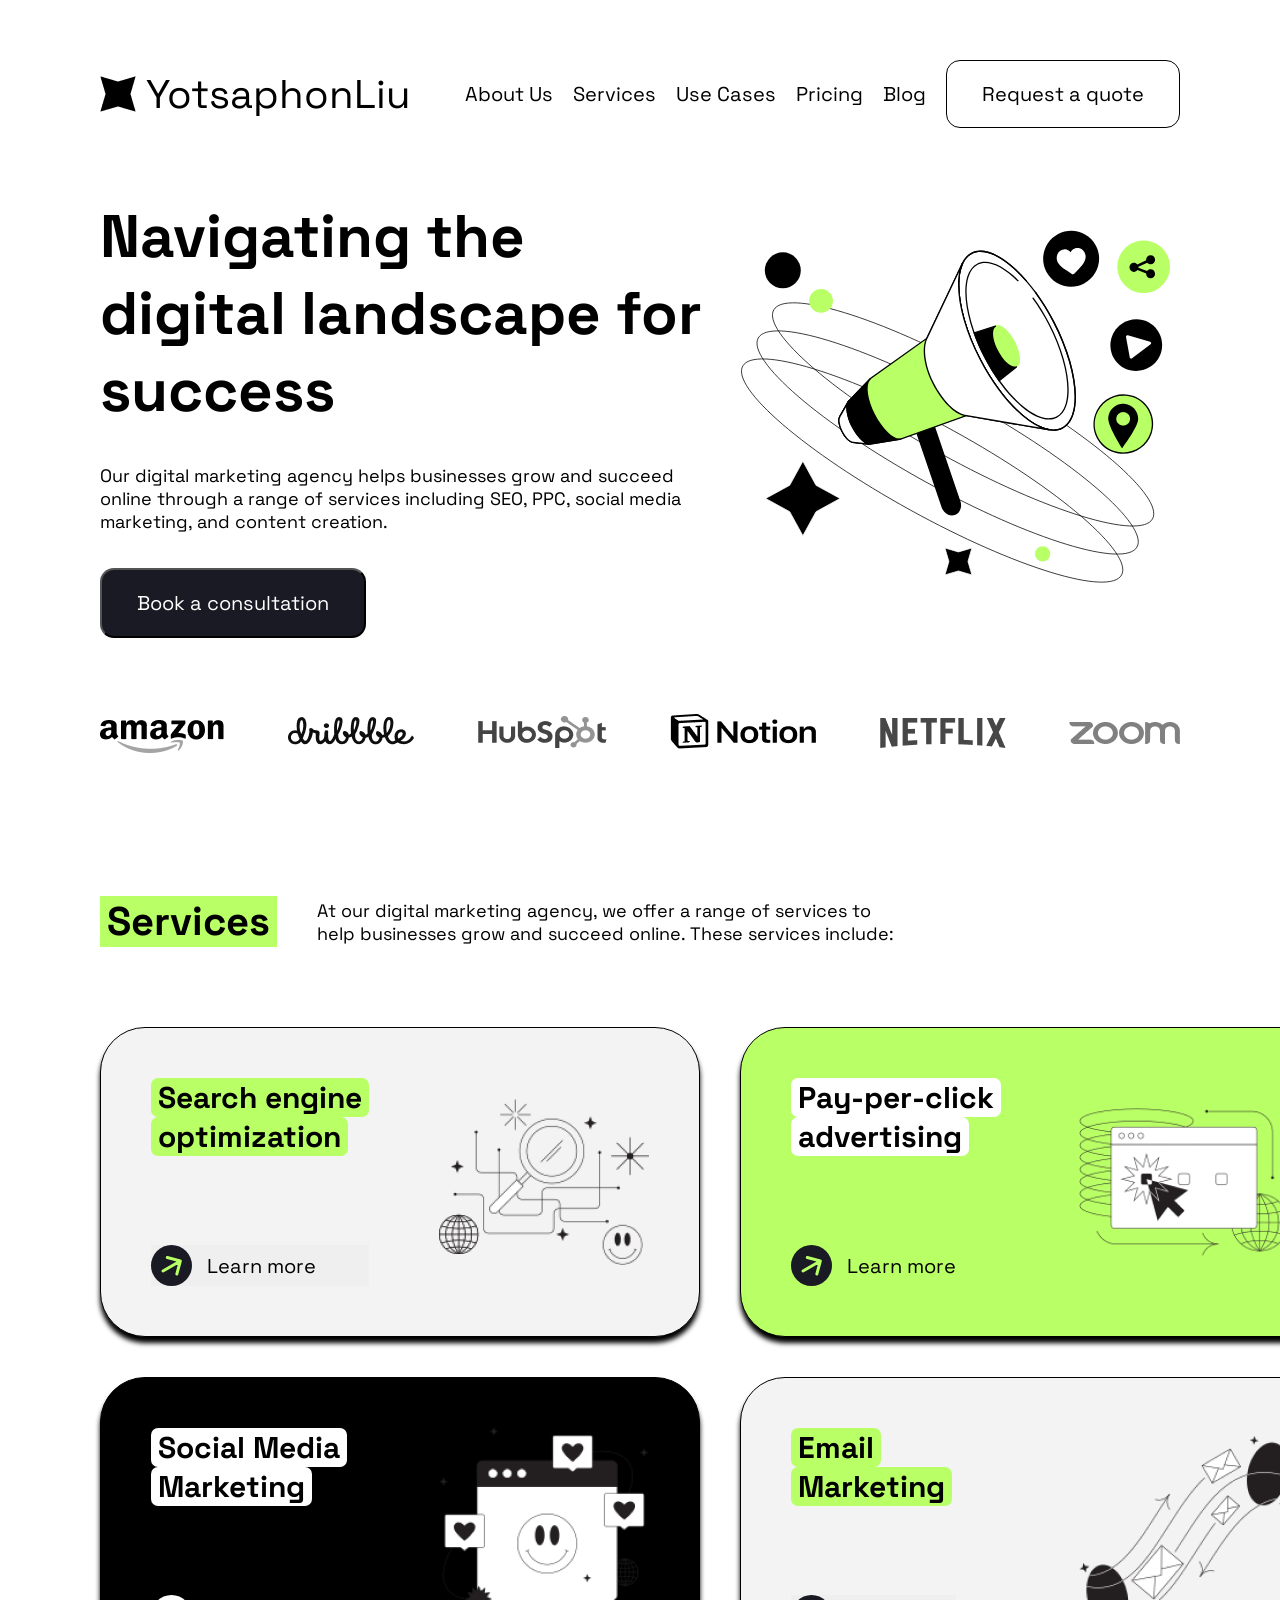
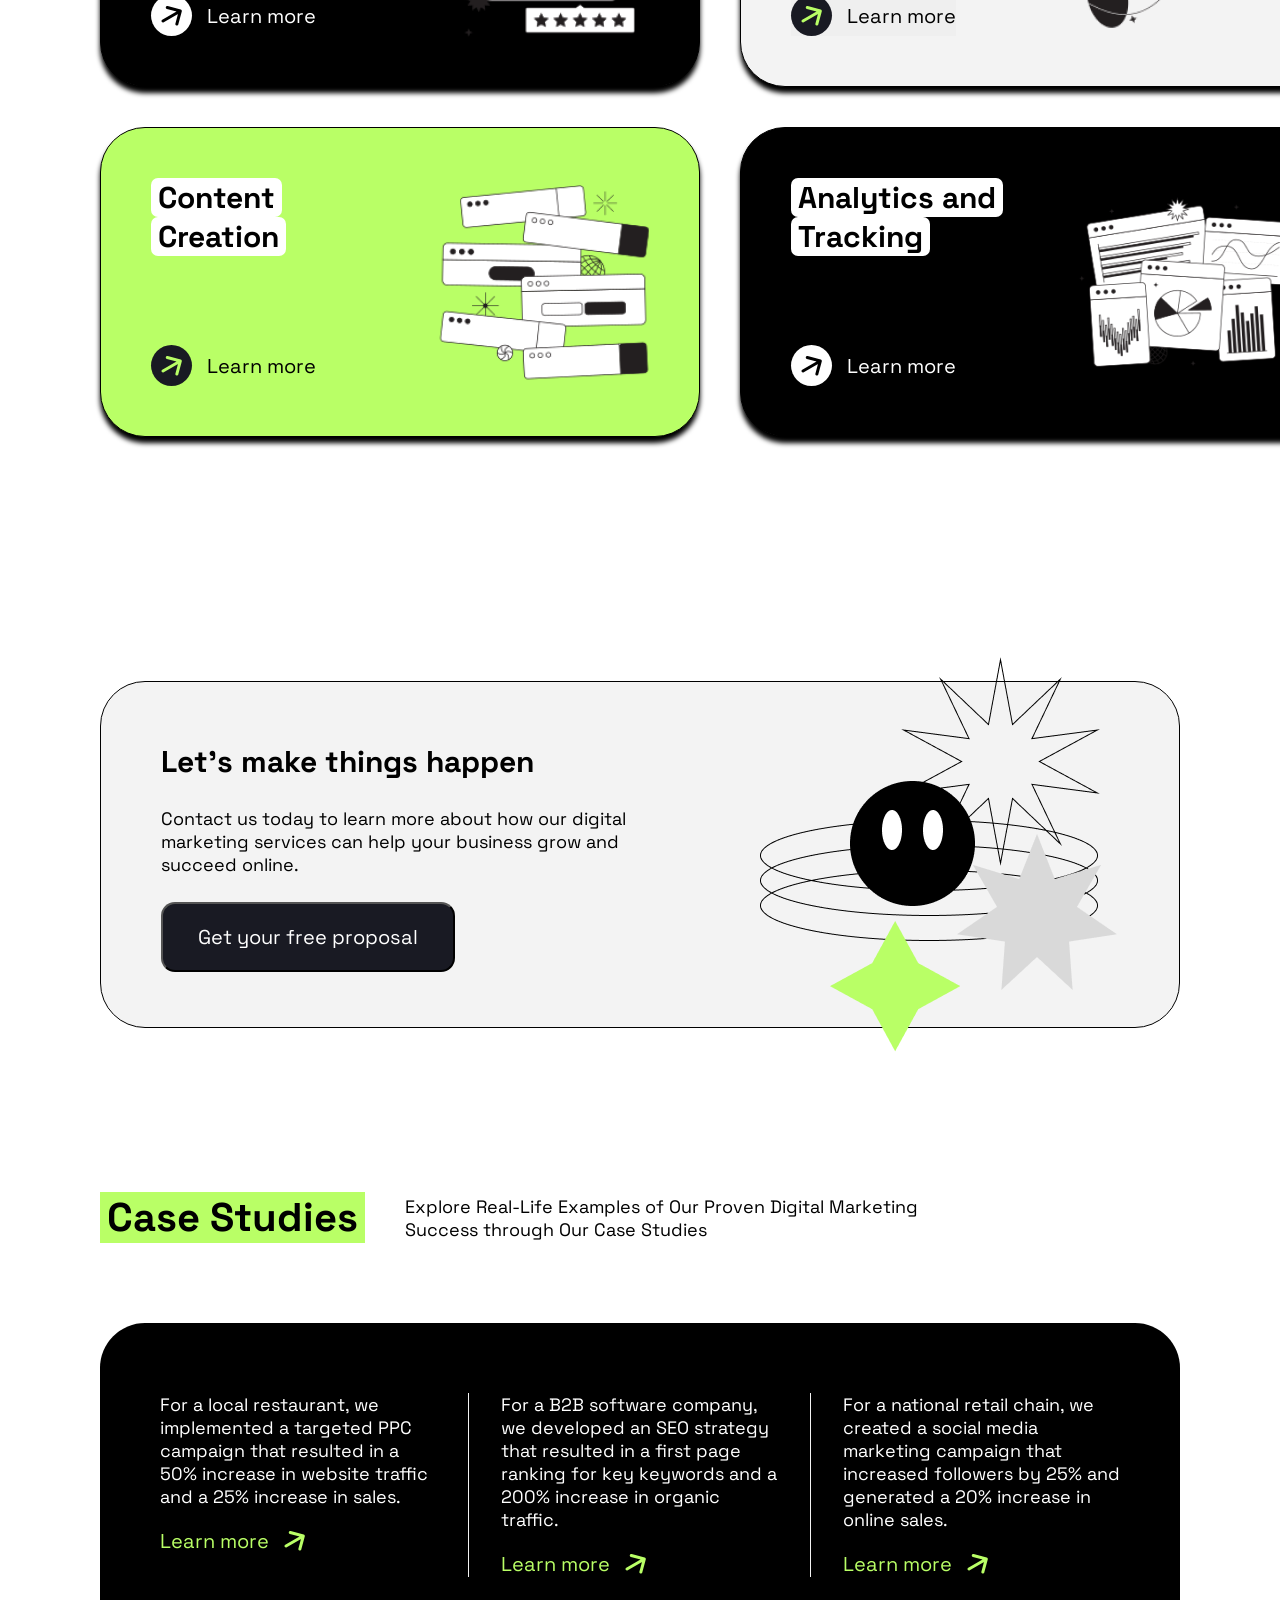
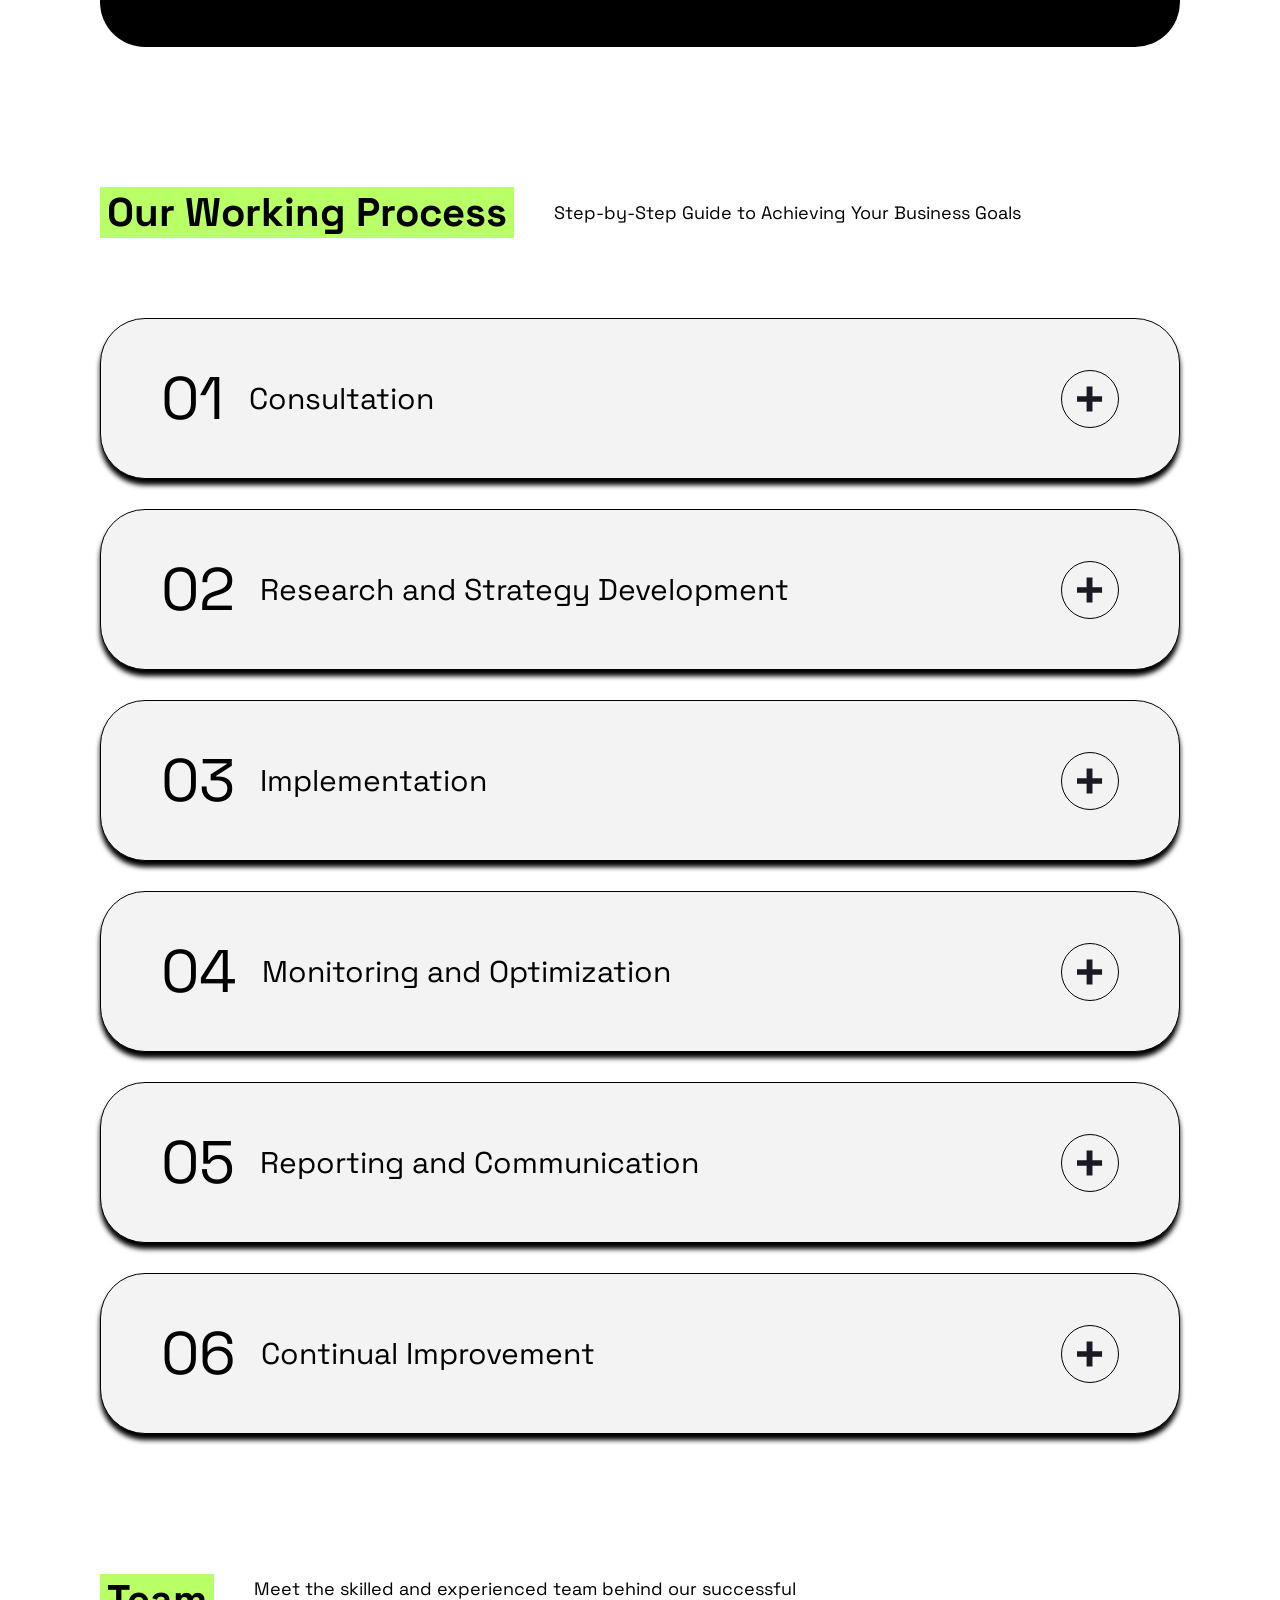
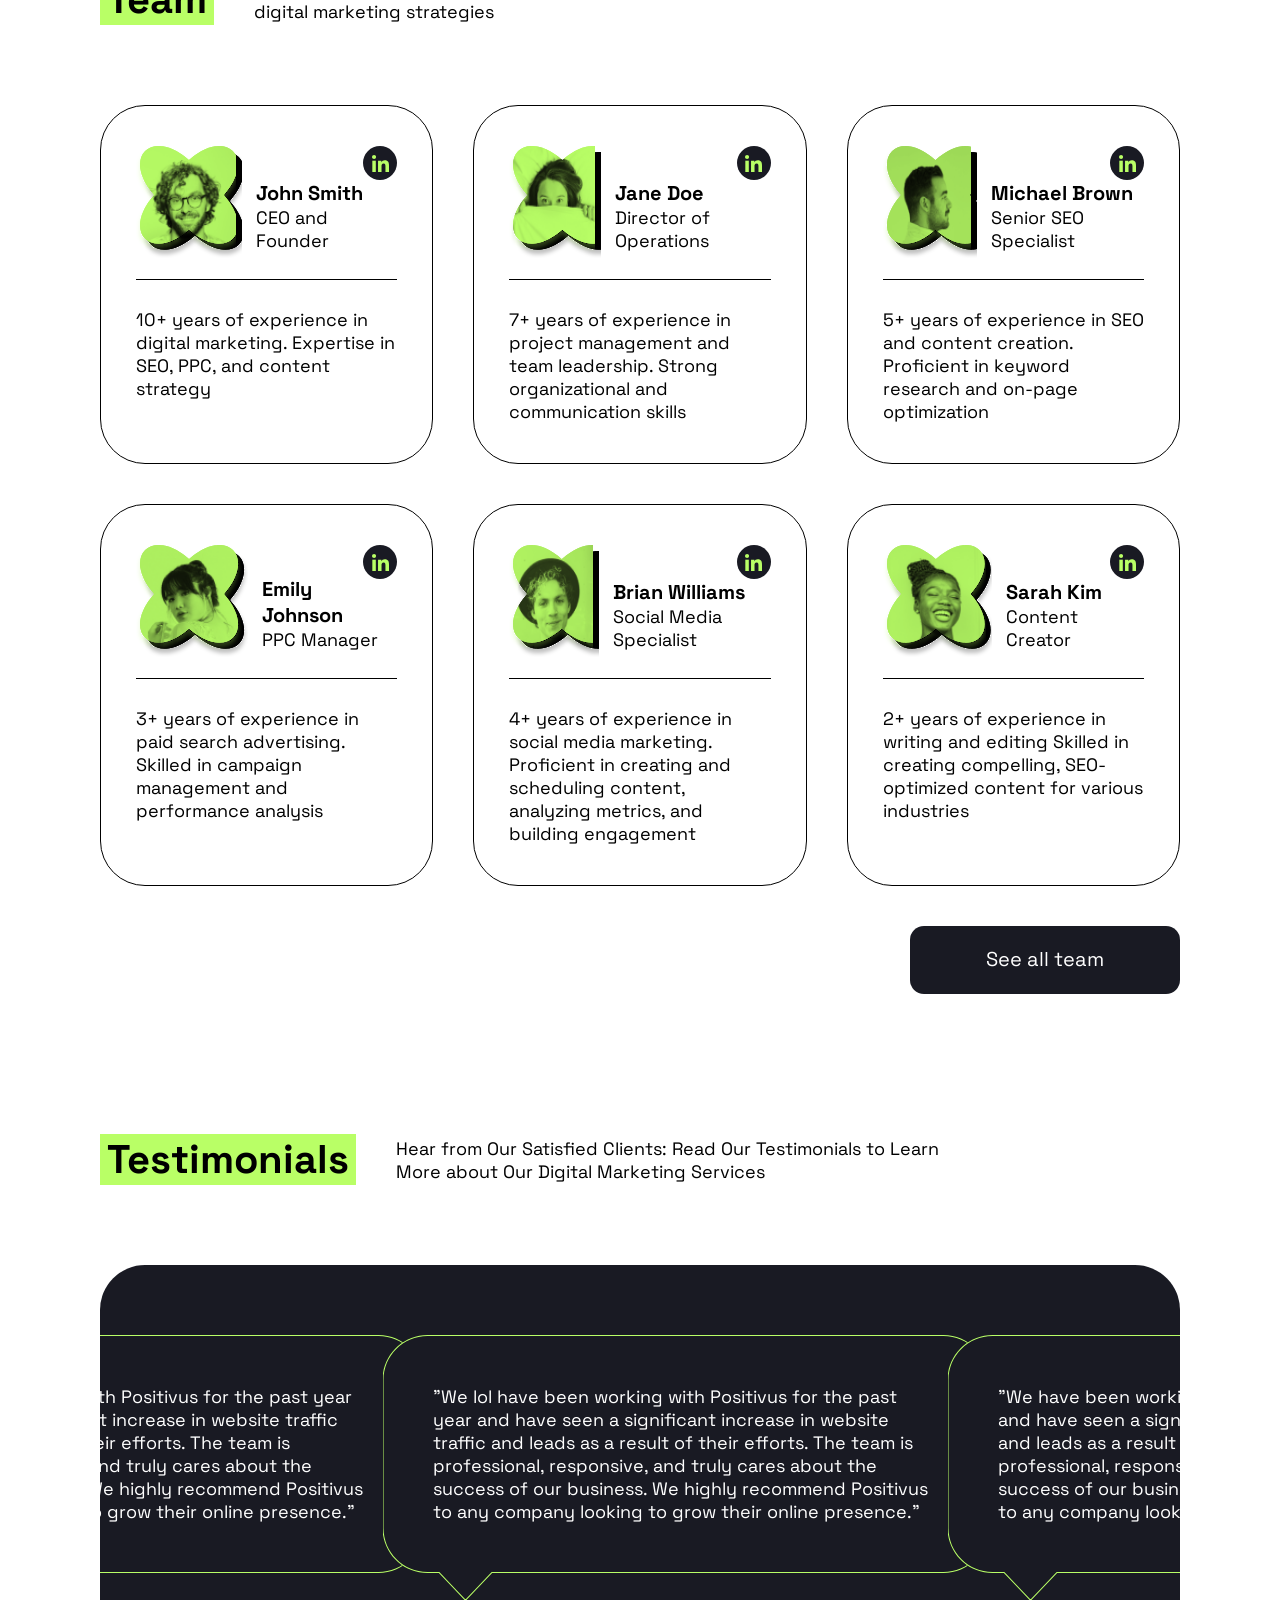
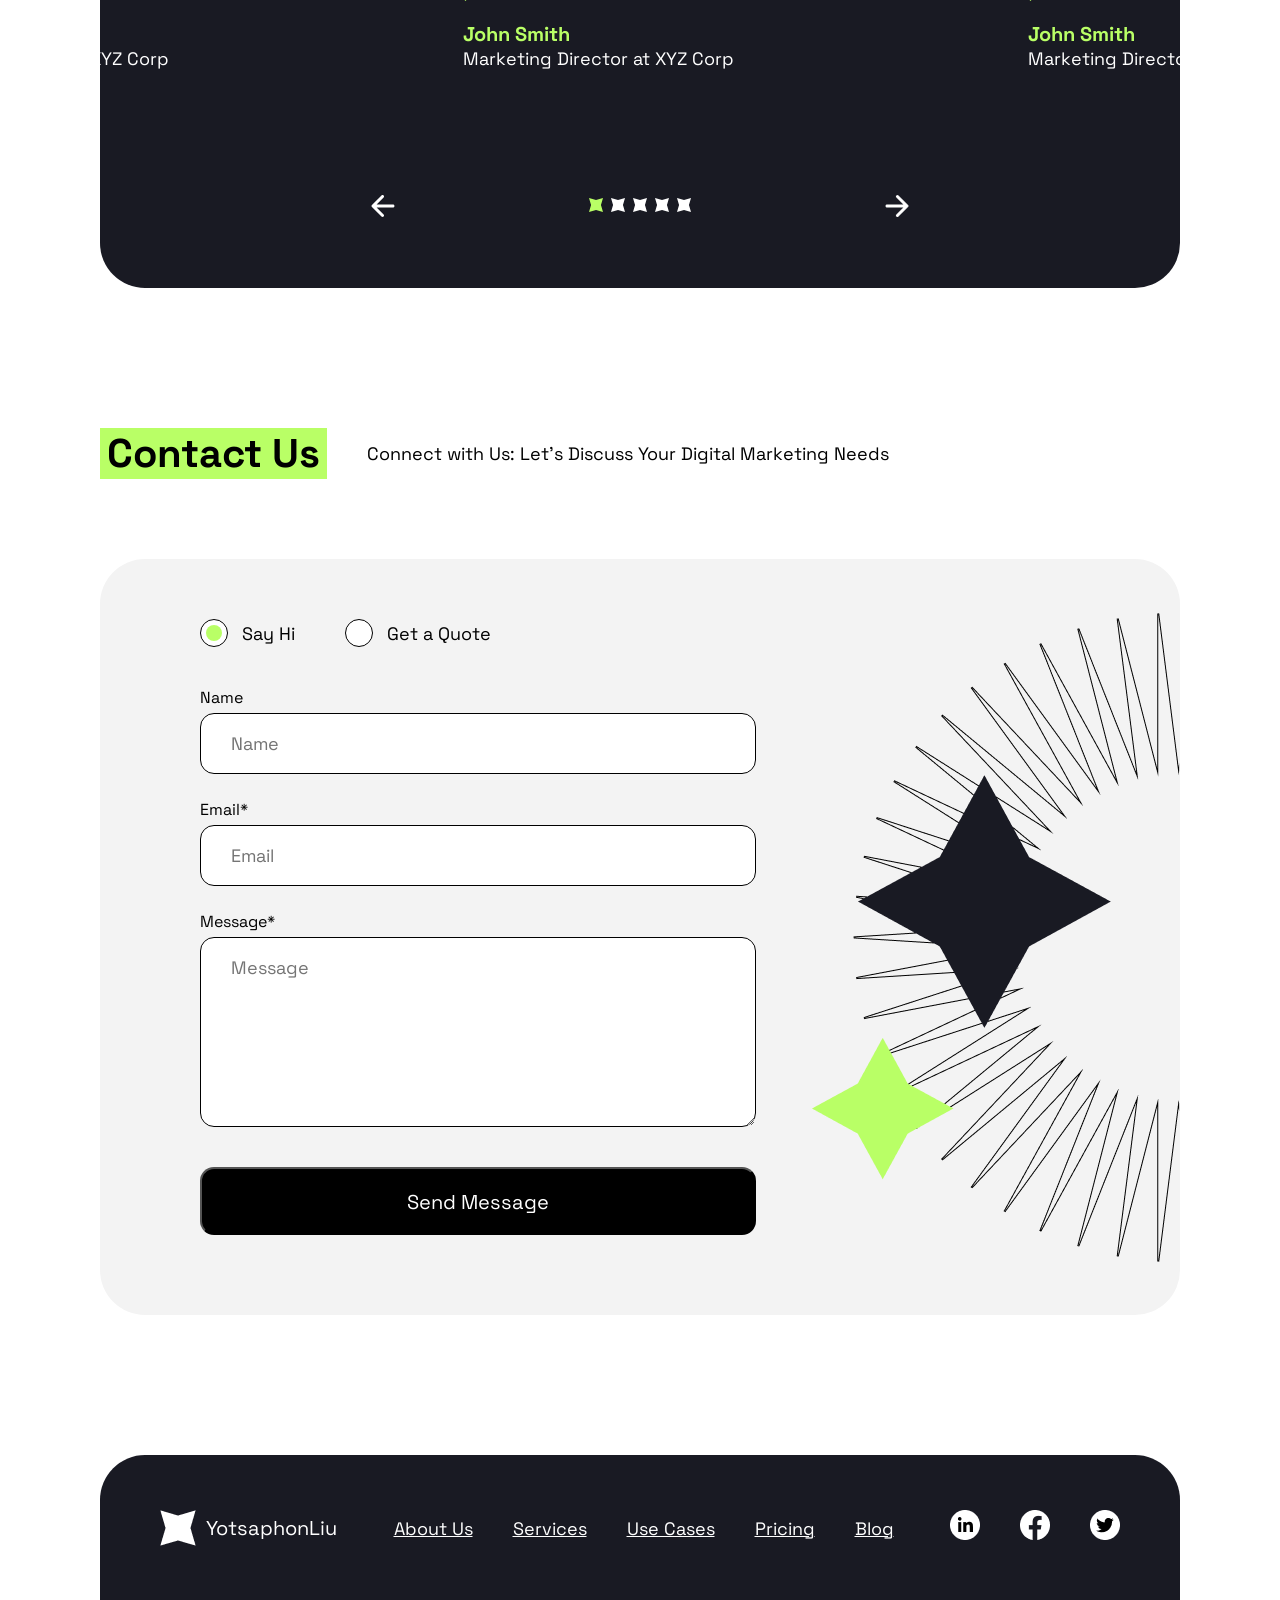
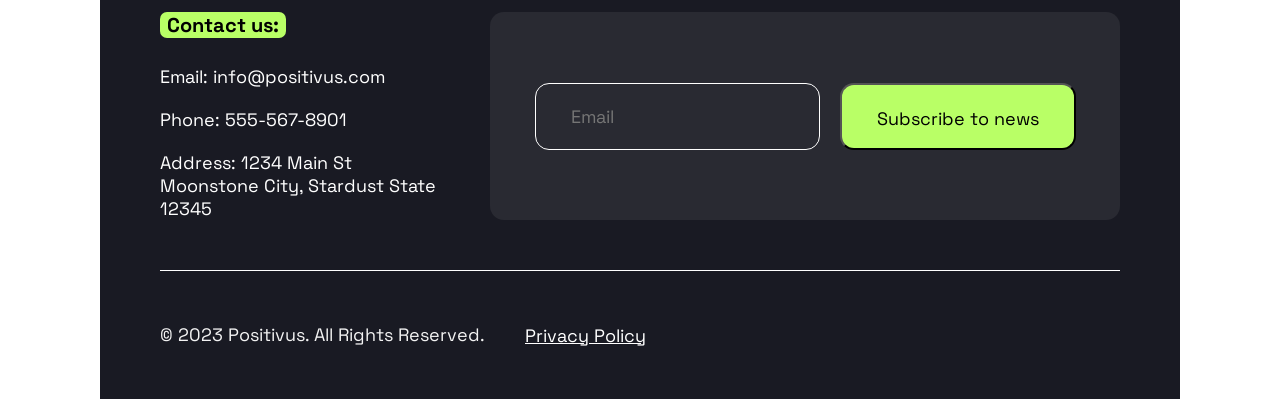
==== index.html @ 15e8a163 "logo mid device" ====
<!DOCTYPE html>
<html lang="en">
  <head>
    <meta charset="UTF-8" />
    <meta name="viewport" content="width=device-width, initial-scale=1.0" />
    <title>Positivus</title>

    <link
      rel="stylesheet"
      href="https://cdn.jsdelivr.net/npm/swiper@11/swiper-bundle.min.css"
    />

    <link rel="stylesheet" href="/css/style.css" />
  </head>
  <body>
    <nav>
      <div class="container">
        <div class="nav-wrapper">
          <div class="logo">
            <a href="#">
              <img src="/public/icons/Icon.png" alt="icon" />
              <span>YotsaphonLiu</span>
            </a>
          </div>
          <input type="checkbox" id="sidebar-active" />
          <div class="hamberger-icon" id="hamberger-icon">
            <svg
              width="26"
              height="19"
              viewBox="0 0 26 19"
              xmlns="http://www.w3.org/2000/svg"
            >
              <path
                d="M1 1.80664H25"
                stroke="black"
                stroke-width="2"
                stroke-linecap="round"
              />
              <path
                d="M1 9.80664H25"
                stroke="black"
                stroke-width="2"
                stroke-linecap="round"
              />
              <path
                d="M1 17.8066H25"
                stroke="black"
                stroke-width="2"
                stroke-linecap="round"
              />
            </svg>
          </div>
          <div class="menu">
            <div class="close-icon" id="close-icon">
              <svg
                xmlns="http://www.w3.org/2000/svg"
                height="24px"
                viewBox="0 -960 960 960"
                width="24px"
              >
                <path
                  d="m256-200-56-56 224-224-224-224 56-56 224 224 224-224 56 56-224 224 224 224-56 56-224-224-224 224Z"
                />
              </svg>
            </div>

            <li><a href="#">About Us</a></li>
            <li><a href="#">Services</a></li>
            <li><a href="#">Use Cases</a></li>
            <li><a href="#">Pricing</a></li>
            <li><a href="#">Blog</a></li>
            <li class="menu-btn"><a href="#">Request a quote</a></li>
          </div>
        </div>
      </div>
    </nav>
    <!-- banner -->
    <section class="banner">
      <div class="container">
        <div class="banner-wrapper">
          <div class="banner-info">
            <h1>Navigating the digital landscape for success</h1>
            <div class="banner-img">
              <img src="/public/icons/svg/Illustration.svg" alt="" />
            </div>
            <p>
              Our digital marketing agency helps businesses grow and succeed
              online through a range of services including SEO, PPC, social
              media marketing, and content creation.
            </p>
            <button class="banner-btn">
              <a href="#">Book a consultation</a>
            </button>
          </div>

          <div class="banner-img">
            <img src="/public/icons/svg/Illustration.svg" alt="" />
          </div>
        </div>
      </div>
    </section>
    <!-- logo-of-companys -->
    <section class="logo-types">
      <div class="container">
        <div class="logo-types-wrapper">
          <img src="/public/logo/amazon.png" alt="amazon" />
          <img src="/public/logo/dribbble.png" alt="dribbble" />
          <img src="/public/logo/hubspot.png" alt="hubspot" />
          <img src="/public/logo/notion.png" alt="notion" />
          <img src="/public/logo/netflix.png" alt="netflix" />
          <img src="/public/logo/zoom.png" alt="zoom" />
        </div>
        <div class="logo-types-mobile-carousel">
          <div class="carousel-track">
            <div class="swiper r-logo-swipe">
              <div class="swiper-wrapper">
                <div class="swiper-slide">
                  <img src="/public/logo/amazon.png" alt="amazon" />
                </div>
                <div class="swiper-slide">
                  <img src="/public/logo/dribbble.png" alt="dribbble" />
                </div>
                <div class="swiper-slide">
                  <img src="/public/logo/hubspot.png" alt="hubspot" />
                </div>
                <div class="swiper-slide">
                  <img src="/public/logo/amazon.png" alt="amazon" />
                </div>
                <div class="swiper-slide">
                  <img src="/public/logo/dribbble.png" alt="dribbble" />
                </div>
                <div class="swiper-slide">
                  <img src="/public/logo/hubspot.png" alt="hubspot" />
                </div>
              </div>
            </div>

            <div class="swiper l-logo-swipe">
              <div class="swiper-wrapper">
                <div class="swiper-slide">
                  <img src="/public/logo/notion.png" alt="notion" />
                </div>
                <div class="swiper-slide">
                  <img src="/public/logo/netflix.png" alt="netflix" />
                </div>
                <div class="swiper-slide">
                  <img src="/public/logo/zoom.png" alt="zoom" />
                </div>
                <div class="swiper-slide">
                  <img src="/public/logo/notion.png" alt="notion" />
                </div>
                <div class="swiper-slide">
                  <img src="/public/logo/netflix.png" alt="netflix" />
                </div>
                <div class="swiper-slide">
                  <img src="/public/logo/zoom.png" alt="zoom" />
                </div>
              </div>
            </div>
          </div>
        </div>
      </div>
    </section>
    <!-- services -->
    <section class="services">
      <div class="container">
        <div class="section-card">
          <div class="services-wrapper">
            <div class="container-header">
              <h2>Services</h2>
              <p>
                At our digital marketing agency, we offer a range of services to
                help businesses grow and succeed online. These services include:
              </p>
            </div>
            <div class="services-grid">
              <div class="services-grid-item">
                <div class="services-grid-item-info">
                  <div class="services-grid-item-info-title">
                    <h3>Search engine</h3>
                    <br />
                    <h3>optimization</h3>
                  </div>
                  <button class="learn-more-btn">
                    <div class="arrow-icon">
                      <svg
                        width="21"
                        height="20"
                        viewBox="0 0 21 20"
                        xmlns="http://www.w3.org/2000/svg"
                      >
                        <path
                          d="M1.25 13.701C0.532561 14.1152 0.286748 15.0326 0.700962 15.75C1.11518 16.4674 2.03256 16.7133 2.75 16.299L1.25 13.701ZM20.7694 5.38823C20.9838 4.58803 20.5089 3.76552 19.7087 3.55111L6.66874 0.0570541C5.86854 -0.157359 5.04603 0.317515 4.83162 1.11771C4.61721 1.91791 5.09208 2.74042 5.89228 2.95483L17.4834 6.06066L14.3776 17.6518C14.1631 18.452 14.638 19.2745 15.4382 19.4889C16.2384 19.7033 17.0609 19.2284 17.2753 18.4282L20.7694 5.38823ZM2.75 16.299L20.0705 6.29904L18.5705 3.70096L1.25 13.701L2.75 16.299Z"
                        />
                      </svg>
                    </div>
                    <div class="learn-more-text">Learn more</div>
                  </button>
                </div>
                <div class="services-grid-item-img">
                  <img src="/public/interface/zoom.png" alt="zoom" />
                </div>
              </div>
              <div class="services-grid-item">
                <div class="services-grid-item-info">
                  <div class="services-grid-item-info-title">
                    <h3>Pay-per-click</h3>
                    <br />
                    <h3>advertising</h3>
                  </div>
                  <button class="learn-more-btn">
                    <div class="arrow-icon">
                      <svg
                        width="21"
                        height="20"
                        viewBox="0 0 21 20"
                        xmlns="http://www.w3.org/2000/svg"
                      >
                        <path
                          d="M1.25 13.701C0.532561 14.1152 0.286748 15.0326 0.700962 15.75C1.11518 16.4674 2.03256 16.7133 2.75 16.299L1.25 13.701ZM20.7694 5.38823C20.9838 4.58803 20.5089 3.76552 19.7087 3.55111L6.66874 0.0570541C5.86854 -0.157359 5.04603 0.317515 4.83162 1.11771C4.61721 1.91791 5.09208 2.74042 5.89228 2.95483L17.4834 6.06066L14.3776 17.6518C14.1631 18.452 14.638 19.2745 15.4382 19.4889C16.2384 19.7033 17.0609 19.2284 17.2753 18.4282L20.7694 5.38823ZM2.75 16.299L20.0705 6.29904L18.5705 3.70096L1.25 13.701L2.75 16.299Z"
                        />
                      </svg>
                    </div>
                    <div class="learn-more-text">Learn more</div>
                  </button>
                </div>
                <div class="services-grid-item-img">
                  <img src="/public/interface/click.png" alt="click" />
                </div>
              </div>
              <div class="services-grid-item">
                <div class="services-grid-item-info">
                  <div class="services-grid-item-info-title">
                    <h3>Social Media</h3>
                    <br />
                    <h3>Marketing</h3>
                  </div>
                  <button class="learn-more-btn">
                    <div class="arrow-icon">
                      <svg
                        width="21"
                        height="20"
                        viewBox="0 0 21 20"
                        xmlns="http://www.w3.org/2000/svg"
                      >
                        <path
                          d="M1.25 13.701C0.532561 14.1152 0.286748 15.0326 0.700962 15.75C1.11518 16.4674 2.03256 16.7133 2.75 16.299L1.25 13.701ZM20.7694 5.38823C20.9838 4.58803 20.5089 3.76552 19.7087 3.55111L6.66874 0.0570541C5.86854 -0.157359 5.04603 0.317515 4.83162 1.11771C4.61721 1.91791 5.09208 2.74042 5.89228 2.95483L17.4834 6.06066L14.3776 17.6518C14.1631 18.452 14.638 19.2745 15.4382 19.4889C16.2384 19.7033 17.0609 19.2284 17.2753 18.4282L20.7694 5.38823ZM2.75 16.299L20.0705 6.29904L18.5705 3.70096L1.25 13.701L2.75 16.299Z"
                        />
                      </svg>
                    </div>
                    <div class="learn-more-text">Learn more</div>
                  </button>
                </div>
                <div class="services-grid-item-img">
                  <img src="/public/interface/smile.png" alt="smile" />
                </div>
              </div>
              <div class="services-grid-item">
                <div class="services-grid-item-info">
                  <div class="services-grid-item-info-title">
                    <h3>Email</h3>
                    <br />
                    <h3>Marketing</h3>
                  </div>
                  <button class="learn-more-btn">
                    <div class="arrow-icon">
                      <svg
                        width="21"
                        height="20"
                        viewBox="0 0 21 20"
                        xmlns="http://www.w3.org/2000/svg"
                      >
                        <path
                          d="M1.25 13.701C0.532561 14.1152 0.286748 15.0326 0.700962 15.75C1.11518 16.4674 2.03256 16.7133 2.75 16.299L1.25 13.701ZM20.7694 5.38823C20.9838 4.58803 20.5089 3.76552 19.7087 3.55111L6.66874 0.0570541C5.86854 -0.157359 5.04603 0.317515 4.83162 1.11771C4.61721 1.91791 5.09208 2.74042 5.89228 2.95483L17.4834 6.06066L14.3776 17.6518C14.1631 18.452 14.638 19.2745 15.4382 19.4889C16.2384 19.7033 17.0609 19.2284 17.2753 18.4282L20.7694 5.38823ZM2.75 16.299L20.0705 6.29904L18.5705 3.70096L1.25 13.701L2.75 16.299Z"
                        />
                      </svg>
                    </div>
                    <div class="learn-more-text">Learn more</div>
                  </button>
                </div>
                <div class="services-grid-item-img">
                  <img src="/public/interface/message.png" alt="message" />
                </div>
              </div>
              <div class="services-grid-item">
                <div class="services-grid-item-info">
                  <div class="services-grid-item-info-title">
                    <h3>Content</h3>
                    <br />
                    <h3>Creation</h3>
                  </div>
                  <button class="learn-more-btn">
                    <div class="arrow-icon">
                      <svg
                        width="21"
                        height="20"
                        viewBox="0 0 21 20"
                        xmlns="http://www.w3.org/2000/svg"
                      >
                        <path
                          d="M1.25 13.701C0.532561 14.1152 0.286748 15.0326 0.700962 15.75C1.11518 16.4674 2.03256 16.7133 2.75 16.299L1.25 13.701ZM20.7694 5.38823C20.9838 4.58803 20.5089 3.76552 19.7087 3.55111L6.66874 0.0570541C5.86854 -0.157359 5.04603 0.317515 4.83162 1.11771C4.61721 1.91791 5.09208 2.74042 5.89228 2.95483L17.4834 6.06066L14.3776 17.6518C14.1631 18.452 14.638 19.2745 15.4382 19.4889C16.2384 19.7033 17.0609 19.2284 17.2753 18.4282L20.7694 5.38823ZM2.75 16.299L20.0705 6.29904L18.5705 3.70096L1.25 13.701L2.75 16.299Z"
                        />
                      </svg>
                    </div>
                    <div class="learn-more-text">Learn more</div>
                  </button>
                </div>
                <div class="services-grid-item-img">
                  <img src="/public/interface/interface.png" alt="interface" />
                </div>
              </div>
              <div class="services-grid-item">
                <div class="services-grid-item-info">
                  <div class="services-grid-item-info-title">
                    <h3>Analytics and</h3>
                    <br />
                    <h3>Tracking</h3>
                  </div>
                  <button class="learn-more-btn">
                    <div class="arrow-icon">
                      <svg
                        width="21"
                        height="20"
                        viewBox="0 0 21 20"
                        xmlns="http://www.w3.org/2000/svg"
                      >
                        <path
                          d="M1.25 13.701C0.532561 14.1152 0.286748 15.0326 0.700962 15.75C1.11518 16.4674 2.03256 16.7133 2.75 16.299L1.25 13.701ZM20.7694 5.38823C20.9838 4.58803 20.5089 3.76552 19.7087 3.55111L6.66874 0.0570541C5.86854 -0.157359 5.04603 0.317515 4.83162 1.11771C4.61721 1.91791 5.09208 2.74042 5.89228 2.95483L17.4834 6.06066L14.3776 17.6518C14.1631 18.452 14.638 19.2745 15.4382 19.4889C16.2384 19.7033 17.0609 19.2284 17.2753 18.4282L20.7694 5.38823ZM2.75 16.299L20.0705 6.29904L18.5705 3.70096L1.25 13.701L2.75 16.299Z"
                        />
                      </svg>
                    </div>
                    <div class="learn-more-text">Learn more</div>
                  </button>
                </div>
                <div class="services-grid-item-img">
                  <img src="/public/interface/chart.png" alt="chart" />
                </div>
              </div>
            </div>
          </div>
        </div>
      </div>
    </section>

    <!-- cta -->
    <section class="cta">
      <div class="container">
        <div class="cta-wrapper">
          <div class="cta-info">
            <h3>Let’s make things happen</h3>
            <p>
              Contact us today to learn more about how our digital marketing
              services can help your business grow and succeed online.
            </p>
            <button class="cta-btn">
              <a href="#">Get your free proposal</a>
            </button>
          </div>
          <div class="cta-img">
            <img src="/public/interface/Illustration (5).png" alt="cta" />
          </div>
        </div>
      </div>
    </section>

    <!-- case studies -->
    <section class="case-studies">
      <div class="container">
        <div class="section-card">
          <div class="case-studies-wrapper">
            <div class="container-header">
              <h2>Case Studies</h2>
              <p>
                Explore Real-Life Examples of Our Proven Digital Marketing
                Success through Our Case Studies
              </p>
            </div>

            <div class="case-studies-grid">
              <div class="case-studies-item">
                <p>
                  For a local restaurant, we implemented a targeted PPC campaign
                  that resulted in a 50% increase in website traffic and a 25%
                  increase in sales.
                </p>
                <button class="learn-more-btn">
                  <div class="learn-more-text">Learn more</div>
                  <svg
                    width="21"
                    height="20"
                    viewBox="0 0 21 20"
                    xmlns="http://www.w3.org/2000/svg"
                  >
                    <path
                      d="M1.25 13.701C0.532561 14.1152 0.286748 15.0326 0.700962 15.75C1.11518 16.4674 2.03256 16.7133 2.75 16.299L1.25 13.701ZM20.7694 5.38823C20.9838 4.58803 20.5089 3.76552 19.7087 3.55111L6.66874 0.0570541C5.86854 -0.157359 5.04603 0.317515 4.83162 1.11771C4.61721 1.91791 5.09208 2.74042 5.89228 2.95483L17.4834 6.06066L14.3776 17.6518C14.1631 18.452 14.638 19.2745 15.4382 19.4889C16.2384 19.7033 17.0609 19.2284 17.2753 18.4282L20.7694 5.38823ZM2.75 16.299L20.0705 6.29904L18.5705 3.70096L1.25 13.701L2.75 16.299Z"
                    />
                  </svg>
                </button>
              </div>
              <div class="case-studies-item">
                <p>
                  For a B2B software company, we developed an SEO strategy that
                  resulted in a first page ranking for key keywords and a 200%
                  increase in organic traffic.
                </p>
                <button class="learn-more-btn">
                  <div class="learn-more-text">Learn more</div>
                  <svg
                    width="21"
                    height="20"
                    viewBox="0 0 21 20"
                    xmlns="http://www.w3.org/2000/svg"
                  >
                    <path
                      d="M1.25 13.701C0.532561 14.1152 0.286748 15.0326 0.700962 15.75C1.11518 16.4674 2.03256 16.7133 2.75 16.299L1.25 13.701ZM20.7694 5.38823C20.9838 4.58803 20.5089 3.76552 19.7087 3.55111L6.66874 0.0570541C5.86854 -0.157359 5.04603 0.317515 4.83162 1.11771C4.61721 1.91791 5.09208 2.74042 5.89228 2.95483L17.4834 6.06066L14.3776 17.6518C14.1631 18.452 14.638 19.2745 15.4382 19.4889C16.2384 19.7033 17.0609 19.2284 17.2753 18.4282L20.7694 5.38823ZM2.75 16.299L20.0705 6.29904L18.5705 3.70096L1.25 13.701L2.75 16.299Z"
                    />
                  </svg>
                </button>
              </div>
              <div class="case-studies-item">
                <p>
                  For a national retail chain, we created a social media
                  marketing campaign that increased followers by 25% and
                  generated a 20% increase in online sales.
                </p>
                <button class="learn-more-btn">
                  <div class="learn-more-text">Learn more</div>
                  <svg
                    width="21"
                    height="20"
                    viewBox="0 0 21 20"
                    xmlns="http://www.w3.org/2000/svg"
                  >
                    <path
                      d="M1.25 13.701C0.532561 14.1152 0.286748 15.0326 0.700962 15.75C1.11518 16.4674 2.03256 16.7133 2.75 16.299L1.25 13.701ZM20.7694 5.38823C20.9838 4.58803 20.5089 3.76552 19.7087 3.55111L6.66874 0.0570541C5.86854 -0.157359 5.04603 0.317515 4.83162 1.11771C4.61721 1.91791 5.09208 2.74042 5.89228 2.95483L17.4834 6.06066L14.3776 17.6518C14.1631 18.452 14.638 19.2745 15.4382 19.4889C16.2384 19.7033 17.0609 19.2284 17.2753 18.4282L20.7694 5.38823ZM2.75 16.299L20.0705 6.29904L18.5705 3.70096L1.25 13.701L2.75 16.299Z"
                    />
                  </svg>
                </button>
              </div>
            </div>
          </div>
        </div>
      </div>
    </section>

    <!-- our working process -->
    <section class="our-working-process">
      <div class="container">
        <div class="section-card">
          <div class="our-working-process-wrapper">
            <div class="container-header">
              <h2>Our Working Process</h2>
              <p>Step-by-Step Guide to Achieving Your Business Goals</p>
            </div>
            <div class="our-working-process-grid">
              <div class="our-working-process-item">
                <div class="our-working-process-label">
                  <div class="header">
                    <span class="number">01</span>
                    <span class="header-text">Consultation</span>
                  </div>
                  <div class="expand-btn">
                    <img
                      class="plus-icon"
                      src="/public/icons/svg/+.svg"
                      alt="+"
                    />
                    <img
                      class="minus-icon"
                      src="/public/icons/svg/-.svg"
                      alt="-"
                    />
                  </div>
                </div>
                <p>
                  During the initial consultation, we will discuss your business
                  goals and objectives, target audience, and current marketing
                  efforts. This will allow us to understand your needs and
                  tailor our services to best fit your requirements.
                </p>
              </div>
              <div class="our-working-process-item">
                <div class="our-working-process-label">
                  <div class="header">
                    <span class="number">02</span>
                    <span class="header-text"
                      >Research and Strategy Development</span
                    >
                  </div>
                  <div class="expand-btn">
                    <img
                      class="plus-icon"
                      src="/public/icons/svg/+.svg"
                      alt="+"
                    />
                    <img
                      class="minus-icon"
                      src="/public/icons/svg/-.svg"
                      alt="-"
                    />
                  </div>
                </div>
                <p>
                  During the initial consultation, we will discuss your business
                  goals and objectives, target audience, and current marketing
                  efforts. This will allow us to understand your needs and
                  tailor our services to best fit your requirements.
                </p>
              </div>
              <div class="our-working-process-item">
                <div class="our-working-process-label">
                  <div class="header">
                    <span class="number">03</span>
                    <span class="header-text">Implementation</span>
                  </div>
                  <div class="expand-btn">
                    <img
                      class="plus-icon"
                      src="/public/icons/svg/+.svg"
                      alt="+"
                    />
                    <img
                      class="minus-icon"
                      src="/public/icons/svg/-.svg"
                      alt="-"
                    />
                  </div>
                </div>
                <p>
                  During the initial consultation, we will discuss your business
                  goals and objectives, target audience, and current marketing
                  efforts. This will allow us to understand your needs and
                  tailor our services to best fit your requirements.
                </p>
              </div>
              <div class="our-working-process-item">
                <div class="our-working-process-label">
                  <div class="header">
                    <span class="number">04</span>
                    <span class="header-text">Monitoring and Optimization</span>
                  </div>
                  <div class="expand-btn">
                    <img
                      class="plus-icon"
                      src="/public/icons/svg/+.svg"
                      alt="+"
                    />
                    <img
                      class="minus-icon"
                      src="/public/icons/svg/-.svg"
                      alt="-"
                    />
                  </div>
                </div>
                <p>
                  During the initial consultation, we will discuss your business
                  goals and objectives, target audience, and current marketing
                  efforts. This will allow us to understand your needs and
                  tailor our services to best fit your requirements.
                </p>
              </div>
              <div class="our-working-process-item">
                <div class="our-working-process-label">
                  <div class="header">
                    <span class="number">05</span>
                    <span class="header-text">Reporting and Communication</span>
                  </div>
                  <div class="expand-btn">
                    <img
                      class="plus-icon"
                      src="/public/icons/svg/+.svg"
                      alt="+"
                    />
                    <img
                      class="minus-icon"
                      src="/public/icons/svg/-.svg"
                      alt="-"
                    />
                  </div>
                </div>
                <p>
                  During the initial consultation, we will discuss your business
                  goals and objectives, target audience, and current marketing
                  efforts. This will allow us to understand your needs and
                  tailor our services to best fit your requirements.
                </p>
              </div>
              <div class="our-working-process-item">
                <div class="our-working-process-label">
                  <div class="header">
                    <span class="number">06</span>
                    <span class="header-text">Continual Improvement</span>
                  </div>
                  <div class="expand-btn">
                    <img
                      class="plus-icon"
                      src="/public/icons/svg/+.svg"
                      alt="+"
                    />
                    <img
                      class="minus-icon"
                      src="/public/icons/svg/-.svg"
                      alt="-"
                    />
                  </div>
                </div>
                <p>
                  During the initial consultation, we will discuss your business
                  goals and objectives, target audience, and current marketing
                  efforts. This will allow us to understand your needs and
                  tailor our services to best fit your requirements.
                </p>
              </div>
            </div>
          </div>
        </div>
      </div>
    </section>

    <!-- team -->
    <section class="team">
      <div class="container">
        <div class="section-card">
          <div class="team-wrapper">
            <div class="container-header">
              <h2>Team</h2>
              <p>
                Meet the skilled and experienced team behind our successful
                digital marketing strategies
              </p>
            </div>
            <div class="team-grid">
              <div class="team-item">
                <div class="person-title">
                  <div class="flower-container">
                    <img
                      src="/public/unsplash/christian-buehner-DItYlc26zVI-unsplash 1.png"
                      alt="christian-buehner"
                    />
                  </div>

                  <div class="person-info">
                    <h4>John Smith</h4>
                    <p>CEO and Founder</p>
                  </div>
                  <div class="person-linkedin">
                    <svg
                      width="17"
                      height="17"
                      viewBox="0 0 17 17"
                      xmlns="http://www.w3.org/2000/svg"
                    >
                      <path d="M0.317757 17H3.81308V5.68438H0.317757V17Z" />
                      <path
                        d="M0 2.07188C0 3.1875 0.900311 4.09062 2.06542 4.09062C3.17757 4.09062 4.07788 3.1875 4.07788 2.07188C4.07788 0.95625 3.17757 0 2.06542 0C0.900311 0 0 0.95625 0 2.07188Z"
                      />
                      <path
                        d="M13.4517 17H17V10.7844C17 7.75625 16.3115 5.36562 12.7632 5.36562C11.0685 5.36562 9.90343 6.32188 9.42679 7.225H9.37383V5.68438H6.03738V17H9.53271V11.4219C9.53271 9.93437 9.79751 8.5 11.6511 8.5C13.4517 8.5 13.4517 10.2 13.4517 11.475V17Z"
                      />
                    </svg>
                  </div>
                </div>
                <div class="person-description">
                  <p>
                    10+ years of experience in digital marketing. Expertise in
                    SEO, PPC, and content strategy
                  </p>
                </div>
              </div>
              <div class="team-item">
                <div class="person-title">
                  <div class="flower-container">
                    <img
                      src="/public/unsplash/alexandra-gorn-smuS_jUZa9I-unsplash 1.png"
                      alt="alexandra-gorn"
                    />
                  </div>

                  <div class="person-info">
                    <h4>Jane Doe</h4>
                    <p>Director of Operations</p>
                  </div>
                  <div class="person-linkedin">
                    <svg
                      width="17"
                      height="17"
                      viewBox="0 0 17 17"
                      xmlns="http://www.w3.org/2000/svg"
                    >
                      <path d="M0.317757 17H3.81308V5.68438H0.317757V17Z" />
                      <path
                        d="M0 2.07188C0 3.1875 0.900311 4.09062 2.06542 4.09062C3.17757 4.09062 4.07788 3.1875 4.07788 2.07188C4.07788 0.95625 3.17757 0 2.06542 0C0.900311 0 0 0.95625 0 2.07188Z"
                      />
                      <path
                        d="M13.4517 17H17V10.7844C17 7.75625 16.3115 5.36562 12.7632 5.36562C11.0685 5.36562 9.90343 6.32188 9.42679 7.225H9.37383V5.68438H6.03738V17H9.53271V11.4219C9.53271 9.93437 9.79751 8.5 11.6511 8.5C13.4517 8.5 13.4517 10.2 13.4517 11.475V17Z"
                      />
                    </svg>
                  </div>
                </div>
                <div class="person-description">
                  <p>
                    7+ years of experience in project management and team
                    leadership. Strong organizational and communication skills
                  </p>
                </div>
              </div>
              <div class="team-item">
                <div class="person-title">
                  <div class="flower-container">
                    <img
                      src="/public/unsplash/chanvre-quebec-mXu1SpzHq6w-unsplash 1.png"
                      alt="chanvre-quebec"
                    />
                  </div>

                  <div class="person-info">
                    <h4>Michael Brown</h4>
                    <p>Senior SEO Specialist</p>
                  </div>
                  <div class="person-linkedin">
                    <svg
                      width="17"
                      height="17"
                      viewBox="0 0 17 17"
                      xmlns="http://www.w3.org/2000/svg"
                    >
                      <path d="M0.317757 17H3.81308V5.68438H0.317757V17Z" />
                      <path
                        d="M0 2.07188C0 3.1875 0.900311 4.09062 2.06542 4.09062C3.17757 4.09062 4.07788 3.1875 4.07788 2.07188C4.07788 0.95625 3.17757 0 2.06542 0C0.900311 0 0 0.95625 0 2.07188Z"
                      />
                      <path
                        d="M13.4517 17H17V10.7844C17 7.75625 16.3115 5.36562 12.7632 5.36562C11.0685 5.36562 9.90343 6.32188 9.42679 7.225H9.37383V5.68438H6.03738V17H9.53271V11.4219C9.53271 9.93437 9.79751 8.5 11.6511 8.5C13.4517 8.5 13.4517 10.2 13.4517 11.475V17Z"
                      />
                    </svg>
                  </div>
                </div>
                <div class="person-description">
                  <p>
                    5+ years of experience in SEO and content creation.
                    Proficient in keyword research and on-page optimization
                  </p>
                </div>
              </div>
              <div class="team-item">
                <div class="person-title">
                  <div class="flower-container">
                    <img
                      src="/public/unsplash/feli-ramsanjami-agung-wUe_Q-t4-cI-unsplash 1.png"
                      alt="feli-ramsanjami"
                    />
                  </div>

                  <div class="person-info">
                    <h4>Emily Johnson</h4>
                    <p>PPC Manager</p>
                  </div>
                  <div class="person-linkedin">
                    <svg
                      width="17"
                      height="17"
                      viewBox="0 0 17 17"
                      xmlns="http://www.w3.org/2000/svg"
                    >
                      <path d="M0.317757 17H3.81308V5.68438H0.317757V17Z" />
                      <path
                        d="M0 2.07188C0 3.1875 0.900311 4.09062 2.06542 4.09062C3.17757 4.09062 4.07788 3.1875 4.07788 2.07188C4.07788 0.95625 3.17757 0 2.06542 0C0.900311 0 0 0.95625 0 2.07188Z"
                      />
                      <path
                        d="M13.4517 17H17V10.7844C17 7.75625 16.3115 5.36562 12.7632 5.36562C11.0685 5.36562 9.90343 6.32188 9.42679 7.225H9.37383V5.68438H6.03738V17H9.53271V11.4219C9.53271 9.93437 9.79751 8.5 11.6511 8.5C13.4517 8.5 13.4517 10.2 13.4517 11.475V17Z"
                      />
                    </svg>
                  </div>
                </div>
                <div class="person-description">
                  <p>
                    3+ years of experience in paid search advertising. Skilled
                    in campaign management and performance analysis
                  </p>
                </div>
              </div>
              <div class="team-item">
                <div class="person-title">
                  <div class="flower-container">
                    <img
                      src="/public/unsplash/ian-dooley-d1UPkiFd04A-unsplash 1.png"
                      alt="ian-dooley"
                    />
                  </div>

                  <div class="person-info">
                    <h4>Brian Williams</h4>
                    <p>Social Media Specialist</p>
                  </div>
                  <div class="person-linkedin">
                    <svg
                      width="17"
                      height="17"
                      viewBox="0 0 17 17"
                      xmlns="http://www.w3.org/2000/svg"
                    >
                      <path d="M0.317757 17H3.81308V5.68438H0.317757V17Z" />
                      <path
                        d="M0 2.07188C0 3.1875 0.900311 4.09062 2.06542 4.09062C3.17757 4.09062 4.07788 3.1875 4.07788 2.07188C4.07788 0.95625 3.17757 0 2.06542 0C0.900311 0 0 0.95625 0 2.07188Z"
                      />
                      <path
                        d="M13.4517 17H17V10.7844C17 7.75625 16.3115 5.36562 12.7632 5.36562C11.0685 5.36562 9.90343 6.32188 9.42679 7.225H9.37383V5.68438H6.03738V17H9.53271V11.4219C9.53271 9.93437 9.79751 8.5 11.6511 8.5C13.4517 8.5 13.4517 10.2 13.4517 11.475V17Z"
                      />
                    </svg>
                  </div>
                </div>
                <div class="person-description">
                  <p>
                    4+ years of experience in social media marketing. Proficient
                    in creating and scheduling content, analyzing metrics, and
                    building engagement
                  </p>
                </div>
              </div>
              <div class="team-item">
                <div class="person-title">
                  <div class="flower-container">
                    <img
                      src="/public/unsplash/suad-kamardeen-khewjy5l4Zo-unsplash 2.png"
                      alt="suad-kamardeen"
                    />
                  </div>

                  <div class="person-info">
                    <h4>Sarah Kim</h4>
                    <p>Content Creator</p>
                  </div>
                  <div class="person-linkedin">
                    <svg
                      width="17"
                      height="17"
                      viewBox="0 0 17 17"
                      xmlns="http://www.w3.org/2000/svg"
                    >
                      <path d="M0.317757 17H3.81308V5.68438H0.317757V17Z" />
                      <path
                        d="M0 2.07188C0 3.1875 0.900311 4.09062 2.06542 4.09062C3.17757 4.09062 4.07788 3.1875 4.07788 2.07188C4.07788 0.95625 3.17757 0 2.06542 0C0.900311 0 0 0.95625 0 2.07188Z"
                      />
                      <path
                        d="M13.4517 17H17V10.7844C17 7.75625 16.3115 5.36562 12.7632 5.36562C11.0685 5.36562 9.90343 6.32188 9.42679 7.225H9.37383V5.68438H6.03738V17H9.53271V11.4219C9.53271 9.93437 9.79751 8.5 11.6511 8.5C13.4517 8.5 13.4517 10.2 13.4517 11.475V17Z"
                      />
                    </svg>
                  </div>
                </div>
                <div class="person-description">
                  <p>
                    2+ years of experience in writing and editing Skilled in
                    creating compelling, SEO-optimized content for various
                    industries
                  </p>
                </div>
              </div>
            </div>
          </div>
          <div class="all-team-btn">
            <a href="#">See all team</a>
          </div>
        </div>
      </div>
    </section>

    <!-- testimonials -->
    <section class="testimonial">
      <div class="container">
        <div class="section-card">
          <div class="testimonials-wrapper">
            <div class="container-header">
              <h2>Testimonials</h2>
              <p>
                Hear from Our Satisfied Clients: Read Our Testimonials to Learn
                More about Our Digital Marketing Services
              </p>
            </div>
            <div class="swiper mySwiper">
              <div class="swiper-wrapper">
                <div class="swiper-slide">
                  <div class="bubble">
                    <p>
                      "We lol have been working with Positivus for the past year
                      and have seen a significant increase in website traffic
                      and leads as a result of their efforts. The team is
                      professional, responsive, and truly cares about the
                      success of our business. We highly recommend Positivus to
                      any company looking to grow their online presence."
                    </p>
                  </div>
                  <div class="testimonial-person">
                    <h4>John Smith</h4>
                    <p>Marketing Director at XYZ Corp</p>
                  </div>
                </div>
                <div class="swiper-slide">
                  <div class="bubble">
                    <p>
                      "We have been working with Positivus for the past year and
                      have seen a significant increase in website traffic and
                      leads as a result of their efforts. The team is
                      professional, responsive, and truly cares about the
                      success of our business. We highly recommend Positivus to
                      any company looking to grow their online presence."
                    </p>
                  </div>
                  <div class="testimonial-person">
                    <h4>John Smith</h4>
                    <p>Marketing Director at XYZ Corp</p>
                  </div>
                </div>
                <div class="swiper-slide">
                  <div class="bubble">
                    <p>
                      "Hello We JINX have been working with Positivus for the
                      past year and have seen a significant increase in website
                      traffic and leads as a result of their efforts. The team
                      is professional, responsive, and truly cares about the
                      success of our business. We highly recommend Positivus to
                      any company looking to grow their online presence."
                    </p>
                  </div>
                  <div class="testimonial-person">
                    <h4>John Smith</h4>
                    <p>Marketing Director at XYZ Corp</p>
                  </div>
                </div>
                <div class="swiper-slide">
                  <div class="bubble">
                    <p>
                      "We have been working with Positivus for the past year and
                      have seen a significant increase in website traffic and
                      leads as a result of their efforts. The team is
                      professional, responsive, and truly cares about the
                      success of our business. We highly recommend Positivus to
                      any company looking to grow their online presence."
                    </p>
                  </div>
                  <div class="testimonial-person">
                    <h4>John Smith</h4>
                    <p>Marketing Director at XYZ Corp</p>
                  </div>
                </div>
                <div class="swiper-slide">
                  <div class="bubble">
                    <p>
                      "We have been working with Positivus for the past year and
                      have seen a significant increase in website traffic and
                      leads as a result of their efforts. The team is
                      professional, responsive, and truly cares about the
                      success of our business. We highly recommend Positivus to
                      any company looking to grow their online presence."
                    </p>
                  </div>
                  <div class="testimonial-person">
                    <h4>John Smith</h4>
                    <p>Marketing Director at XYZ Corp</p>
                  </div>
                </div>
              </div>

              <div class="swiper-navigation">
                <div class="left-arrow">
                  <svg
                    width="24"
                    height="24"
                    viewBox="0 0 24 24"
                    xmlns="http://www.w3.org/2000/svg"
                  >
                    <path
                      d="M22 13.5C22.8284 13.5 23.5 12.8284 23.5 12C23.5 11.1716 22.8284 10.5 22 10.5L22 13.5ZM0.939341 10.9393C0.353554 11.5251 0.353554 12.4749 0.93934 13.0607L10.4853 22.6066C11.0711 23.1924 12.0208 23.1924 12.6066 22.6066C13.1924 22.0208 13.1924 21.0711 12.6066 20.4853L4.12132 12L12.6066 3.51472C13.1924 2.92893 13.1924 1.97918 12.6066 1.3934C12.0208 0.807611 11.0711 0.807611 10.4853 1.3934L0.939341 10.9393ZM22 10.5L2 10.5L2 13.5L22 13.5L22 10.5Z"
                    />
                  </svg>
                </div>
                <div class="swiper-pagination"></div>
                <div class="right-arrow">
                  <svg
                    width="24"
                    height="24"
                    viewBox="0 0 24 24"
                    xmlns="http://www.w3.org/2000/svg"
                  >
                    <path
                      d="M22 13.5C22.8284 13.5 23.5 12.8284 23.5 12C23.5 11.1716 22.8284 10.5 22 10.5L22 13.5ZM0.939341 10.9393C0.353554 11.5251 0.353554 12.4749 0.93934 13.0607L10.4853 22.6066C11.0711 23.1924 12.0208 23.1924 12.6066 22.6066C13.1924 22.0208 13.1924 21.0711 12.6066 20.4853L4.12132 12L12.6066 3.51472C13.1924 2.92893 13.1924 1.97918 12.6066 1.3934C12.0208 0.807611 11.0711 0.807611 10.4853 1.3934L0.939341 10.9393ZM22 10.5L2 10.5L2 13.5L22 13.5L22 10.5Z"
                    />
                  </svg>
                </div>
              </div>
            </div>
          </div>
        </div>
      </div>
    </section>

    <!-- contact us -->
    <section class="contact-us">
      <div class="container">
        <div class="section-card">
          <div class="contact-us-wrapper">
            <div class="container-header">
              <h2>Contact Us</h2>
              <p>Connect with Us: Let's Discuss Your Digital Marketing Needs</p>
            </div>
            <div class="contact-form">
              <form action="/" autocomplete="on" id="contact-form">
                <div class="radio-group">
                  <label>
                    <div>
                      <input
                        type="radio"
                        name="action"
                        value="say-hi"
                        checked
                      />
                    </div>

                    <p>Say Hi</p>
                  </label>
                  <label>
                    <div>
                      <input type="radio" name="action" value="get-a-quote" />
                    </div>

                    <p>Get a Quote</p>
                  </label>
                </div>

                <!-- Name Field -->
                <div class="form-group">
                  <div class="text-group">
                    <label for="name">Name</label>
                    <input
                      type="text"
                      id="name"
                      name="name"
                      placeholder="Name"
                    />
                  </div>

                  <div class="text-group">
                    <label for="email" class="required">Email</label>
                    <input
                      type="email"
                      id="contact-email"
                      name="email"
                      placeholder="Email"
                      autocomplete="email"
                      required
                    />
                  </div>

                  <div class="text-group">
                    <label for="message" class="required">Message</label>
                    <textarea
                      id="message"
                      name="message"
                      placeholder="Message"
                      required
                    ></textarea>
                  </div>
                </div>

                <button type="submit" class="submit-button">
                  Send Message
                </button>
              </form>
              <div class="form-decoration">
                <img src="/public/interface/Illustration (6).png" alt="" />
              </div>
            </div>
          </div>
        </div>
      </div>
    </section>

    <footer>
      <div class="container">
        <div class="footer-wrapper">
          <div class="footer-nav">
            <div class="logo">
              <a href="#">
                <img src="/public/icons/Icon.png" alt="icon" />
                <span>YotsaphonLiu</span>
              </a>
            </div>
            <div class="menu">
              <li><a href="#">About Us</a></li>
              <li><a href="#">Services</a></li>
              <li><a href="#">Use Cases</a></li>
              <li><a href="#">Pricing</a></li>
              <li><a href="#">Blog</a></li>
            </div>
            <div class="social">
              <li>
                <a href="#"
                  ><img src="/public/icons/social/linkedin.png" alt="linkedin"
                /></a>
              </li>
              <li>
                <a href="#"
                  ><img src="/public/icons/social/fb.png" alt="fb"
                /></a>
              </li>
              <li>
                <a href="#"
                  ><img src="/public/icons/social/twitter.png" alt="twitter"
                /></a>
              </li>
            </div>
          </div>
          <div class="footer-content">
            <div class="contact-detail">
              <h4>Contact us:</h4>
              <div class="p-group">
                <p>Email: info@positivus.com</p>
                <p>Phone: 555-567-8901</p>
                <p>
                  Address: 1234 Main St <br />
                  Moonstone City, Stardust State 12345
                </p>
              </div>
            </div>
            <form
              action=""
              class="subscribe-form"
              id="subscribe-form"
              autocomplete="on"
            >
              <div class="text-group">
                <input
                  type="email"
                  id="subscribe-email"
                  name="email"
                  placeholder="Email"
                  autocomplete="email"
                  required
                />
              </div>
              <button type="submit" class="submit-button">
                Subscribe to news
              </button>
            </form>
          </div>
          <div class="separator"></div>
          <div class="footer-footer">
            <div class="copyrights">© 2023 Positivus. All Rights Reserved.</div>
            <div class="privacy"><a href="#">Privacy Policy</a></div>
          </div>
        </div>
      </div>
    </footer>

    <div class="toast-notification"></div>

    <script src="/script/index.js"></script>
    <!-- Swiper JS -->
    <script src="https://cdn.jsdelivr.net/npm/swiper@11/swiper-bundle.min.js"></script>

    <script>
      var swiper = new Swiper(".mySwiper", {
        slidesPerView: 2,
        centeredSlides: true,
        spaceBetween: 50,
        loop: true,
        pagination: {
          el: ".swiper-pagination",
          clickable: true,
          renderBullet: function (index, className) {
            console.log(className);

            return `<svg \
                  width='14' \
                  height='14' \
                  viewBox='0 0 14 14' \
                  xmlns='http://www.w3.org/2000/svg' \
                  class='${className}' \
                > \
                  <path \
                    d='M7.0099 2.05941L14 0L11.9604 7.0099L14 14L7.0099 11.9604L0 14L2.05941 7.0099L0 0L7.0099 2.05941Z'\
                  /></svg>`;
          },
        },
        navigation: {
          nextEl: ".right-arrow",
          prevEl: ".left-arrow",
        },
      });

      var r_logo_swiper = new Swiper(".r-logo-swipe", {
        speed: 5000,
        height: 58,
        autoplay: {
          delay: 2500,
          disableOnInteraction: false,
        },
        slidesPerView: 3,
        loop: true,
        spaceBetween: 38,
      });

      var l_logo_swiper = new Swiper(".l-logo-swipe", {
        speed: 5000,
        height: 58,
        autoplay: {
          delay: 2500,
          disableOnInteraction: false,
          reverseDirection: true,
        },
        slidesPerView: 3,
        loop: true,
        spaceBetween: 38,
      });
    </script>
  </body>
</html>
---- css/style.css ----
@import url("https://fonts.googleapis.com/css2?family=Space+Grotesk:wght@300..700&display=swap");

:root {
  --white: #fff;
  --black: #000;
  --dark: #191a23;
  --lime: #b9ff66;
  --gray: #f3f3f3;

  --red: red;
  --orange: orange;

  --h1-font-size: 60px;
  --h2-font-size: 40px;
  --h3-font-size: 30px;
  --h4-font-size: 20px;
  --p-font-size: 18px;
}

/* mobile */
@media (max-width: 430px) {
  :root {
    --h1-font-size: 43px;
    --h2-font-size: 36px;
    --h3-font-size: 26px;
    --h4-font-size: 18px;
    --p-font-size: 16px;
  }
}

* {
  padding: 0;
  margin: 0;
  box-sizing: border-box;
  font-family: "Space Grotesk", sans-serif;

  h1 {
    font-size: var(--h1-font-size);
  }

  h2 {
    font-size: var(--h2-font-size);
  }

  h3 {
    font-size: var(--h3-font-size);
  }

  h4 {
    font-size: var(--h4-font-size);
  }

  p {
    font-size: var(--p-font-size);
  }
}

.container {
  max-width: 1440px;
  margin: 0 auto;
  padding: 0 100px;

  .section-card {
    margin-top: 140px;

    .container-header {
      display: flex;
      align-items: center;
      gap: 40px;

      h2 {
        padding: 0 7px;
        background-color: var(--lime);
      }

      p {
        width: 580px;
      }
    }
  }
}

.separator {
  height: 1px;
  border-bottom: 1px solid var(--white);
}

nav {
  background-color: var(--white);
  margin-top: 60px;

  .nav-wrapper {
    height: 68px;
    display: flex;
    justify-content: space-between;
    align-items: center;

    .logo {
      a {
        display: flex;
        justify-content: center;
        align-items: center;
        gap: 10px;
        text-decoration: none;
        span {
          font-size: var(--h2-font-size);
          color: var(--black);
        }
      }
    }

    input {
      display: none;
    }

    .hamberger-icon {
      display: none;
    }

    .menu {
      display: flex;
      justify-content: end;
      align-items: center;
      list-style: none;
      gap: 40px;

      .close-icon {
        display: none;
      }

      li {
        a {
          color: var(--black);
          text-decoration: none;
          font-size: var(--h4-font-size);
        }
      }

      .menu-btn {
        a {
          padding: 20px 35px;
          border-radius: 14px;
          border: 1px solid var(--black);
        }
      }
    }
    @media screen and (max-width: 1350px) {
      .menu {
        gap: 20px;
      }
    }

    @media screen and (max-width: 1248px) {
      .hamberger-icon {
        display: block;

        svg {
          width: 40px;
          height: 40px;
        }
      }

      .menu {
        padding-top: 60px;
        flex-direction: column;
        align-items: start;
        justify-content: start;

        position: fixed;
        top: 0;
        right: -100%;
        z-index: 100;
        width: 35vw;
        height: 100vh;
        background-color: var(--dark);
        box-shadow: -5px 0 5px rgba(0, 0, 0, 0.25);
        transition: 0.4s ease-out;

        li {
          width: 100%;

          a {
            color: var(--white);
            padding: 15px 30px;
            display: block;
            width: 100%;
          }
        }

        .close-icon {
          width: 100%;
          display: flex;
          justify-content: end;
          padding: 10px 30px;
          svg {
            fill: var(--white);
            width: 40px;
            height: 40px;
          }
        }

        .menu-btn {
          width: 100%;
          display: flex;
          justify-content: end;
          padding: 0 20px;

          a {
            background-color: var(--white);
            color: var(--black);
            text-align: center;
            border: 0;
          }
        }
      }

      #sidebar-active:checked ~ .menu {
        right: 0;
      }
    }
  }
}

.banner {
  .banner-wrapper {
    padding: 70px 0;

    display: flex;
    justify-content: center;
    align-items: center;

    .banner-info {
      p {
        padding: 35px 0;
      }

      .banner-img {
        display: none;
      }

      .banner-btn {
        display: flex;
        justify-content: center;
        align-items: center;

        background-color: var(--dark);

        border-radius: 14px;

        a {
          padding: 20px 35px;
          width: 100%;
          height: 100%;
          font-size: 20px;
          text-decoration: none;
          color: var(--white);
        }
      }
    }

    .banner-img {
      width: 100%;
      img {
        max-width: 100%; /* Ensures the image scales down to fit its container */
        min-width: 450px;
        height: auto; /* Maintains the aspect ratio */
        display: block;
      }
    }
  }

  @media screen and (max-width: 1158px) {
    .banner-wrapper {
      flex-direction: column;
      justify-content: center;
      align-items: center;

      .banner-info {
        display: flex;
        flex-direction: column;
        justify-content: center;
        align-items: center;

        h1,
        p {
          text-align: center;
        }

        p {
          padding: 0 40px;
        }

        .banner-img {
          display: flex;
          justify-content: center;
          align-items: center;

          img {
            max-width: 650px;
          }
        }

        .banner-btn {
          margin-top: 40px;
        }
      }

      .banner-img {
        display: none;
      }
    }
  }
}

.logo-types {
  .logo-types-wrapper {
    display: flex;
    justify-content: space-between;
    align-items: center;
    flex-wrap: wrap;

    img {
      filter: grayscale(100%);
    }
  }

  .logo-types-mobile-carousel {
    display: none;
    overflow: hidden;
  }

  @media screen and (max-width: 965px) {
    .logo-types-wrapper {
      display: none;
    }

    .logo-types-mobile-carousel {
      display: block;
      .carousel-track {
        .swiper {
          background-color: transparent;
          padding: 0;
          margin-top: 0;
          border-radius: 0%;

          .swiper-wrapper {
            display: flex;
            justify-content: space-around;
            align-items: center;

            .swiper-slide {
              img {
                width: auto;
                height: auto;
                max-width: 100%;
                max-height: 100%;
                filter: grayscale(100%);
              }
            }
          }
        }
      }
    }
  }
}

.services {
  margin: 140px 0;

  .services-grid {
    padding: 80px 0;
    display: grid;
    grid-template-columns: 1fr 1fr;
    gap: 40px;

    .services-grid-item {
      height: 310px;
      width: 600px;
      background-color: var(--gray);
      border: 1px solid var(--black);
      border-radius: 45px;
      box-shadow: 0px 6px 5px rgba(0, 0, 0, 1);
      padding: 50px;

      display: flex;
      justify-content: space-between;

      .services-grid-item-info {
        display: flex;
        flex-direction: column;
        justify-content: space-between;
        .services-grid-item-info-title {
          h3 {
            display: inline;
            padding: 0 7px;
            border-radius: 7px;
          }
        }

        button {
          border: 0;
          display: flex;
          justify-content: start;
          align-items: center;

          gap: 15px;
          font-size: 20px;

          .arrow-icon {
            width: 41px;
            height: 41px;
            border-radius: 100%;

            display: flex;
            justify-content: center;
            align-items: center;
          }
        }
      }

      .services-grid-item-img {
        display: flex;
        justify-content: center;
        align-items: center;
      }
    }

    .services-grid-item:nth-child(3n + 1) {
      background-color: var(--gray);

      .services-grid-item-info-title {
        h3 {
          color: var(--black);
          background-color: var(--lime);
        }
      }

      button {
        .arrow-icon {
          background-color: var(--dark);
          fill: var(--lime);
        }
      }
    }

    .services-grid-item:nth-child(3n + 2) {
      background-color: var(--lime);

      .services-grid-item-info-title {
        h3 {
          color: var(--black);
          background-color: var(--white);
        }
      }

      button {
        background-color: var(--lime);
        .arrow-icon {
          background-color: var(--dark);
          fill: var(--lime);
        }
      }
    }

    .services-grid-item:nth-child(3n + 3) {
      background-color: var(--black);

      h3 {
        color: var(--black);
        background-color: var(--white);
      }

      button {
        background-color: var(--black);
        .arrow-icon {
          background-color: var(--white);
          fill: var(--black);
        }

        .learn-more-text {
          color: var(--white);
        }
      }
    }
  }
}

.cta {
  padding: 24px 0;
  .cta-wrapper {
    height: 347px;

    border: 1px solid var(--black);
    border-radius: 45px;
    background-color: var(--gray);

    padding: 60px;

    display: flex;
    justify-content: space-between;

    .cta-info {
      width: 500px;
      p {
        padding: 26px 0;
      }

      .cta-btn {
        display: flex;
        justify-content: center;
        align-items: center;

        background-color: var(--dark);

        border-radius: 14px;

        a {
          padding: 20px 35px;
          width: 100%;
          height: 100%;
          font-size: 20px;
          text-decoration: none;
          color: var(--white);
        }
      }
    }

    .cta-img {
      height: 100%;
      overflow: visible;
      display: flex;
      justify-content: center;
      align-items: center;
    }
  }
}

.case-studies {
  .case-studies-grid {
    --var-gap: 64px;

    margin-top: 80px;
    background-color: var(--black);
    border-radius: 45px;
    padding: 70px 60px;

    display: grid;
    grid-template-columns: repeat(3, 1fr);
    gap: var(--var-gap);

    .case-studies-item {
      position: relative;

      p {
        color: var(--white);
        padding-bottom: 20px;
      }

      button {
        border: 0;
        background: none;

        display: flex;
        justify-content: start;
        align-items: center;

        gap: 15px;
        font-size: 20px;

        .learn-more-text {
          color: var(--lime);
        }

        svg {
          fill: var(--lime);
        }
      }
    }

    .case-studies-item:not(:last-child)::after {
      content: "";
      position: absolute;
      top: 0;
      right: calc(var(--var-gap) / 2 * -1);
      bottom: 0;
      width: 1px; /* Separator thickness */
      background-color: var(--gray); /* Separator color */
    }
  }
}

.our-working-process {
  .our-working-process-grid {
    margin-top: 80px;

    display: grid;
    grid-template-columns: 1fr;
    gap: 30px;

    .our-working-process-item {
      max-height: 300px;
      padding: 41px 60px;
      border-radius: 45px;
      border: 1px solid var(--black);
      box-shadow: 0px 6px 5px rgba(0, 0, 0, 1);
      background-color: var(--gray);
      transition: background-color 0.6s ease, max-height 0.6s ease;

      .our-working-process-label {
        display: flex;
        justify-content: space-between;
        align-items: center;
        transition: 0.1s ease;

        .header {
          display: flex;
          justify-content: center;
          align-items: center;
          gap: 25px;

          .number {
            font-size: 60px;
          }
          .header-text {
            font-size: 30px;
          }
        }

        .expand-btn {
          height: 58px;
          width: 58px;
          border: 1px solid var(--black);
          border-radius: 100%;
          display: flex;
          justify-content: center;
          align-items: center;
          position: relative;

          .plus-icon,
          .minus-icon {
            position: absolute;
            transition: opacity 0.5s ease, transform 0.5s ease;
          }

          .plus-icon {
            opacity: 1;
            transform: rotate(0deg);
          }

          .minus-icon {
            opacity: 0;
            transform: rotate(-90deg);
          }
        }
      }

      p {
        transform: translateY(-20px);
        height: 0;
        overflow: hidden;
        opacity: 0;
        transition: 0.7s ease;
        padding: 0;
      }
    }

    .our-working-process-item.expanded {
      background-color: var(--lime);

      .our-working-process-label {
        border-bottom: 1px solid var(--black);

        .expand-btn {
          .plus-icon {
            opacity: 0;
            transform: rotate(90deg);
          }

          .minus-icon {
            opacity: 1;
            transform: rotate(0deg);
          }
        }
      }

      p {
        transform: translateY(0);
        height: auto; /* Adjust to a value large enough for your content */
        opacity: 1;
        padding: 30px 0; /* Restore padding when expanded */
      }
    }
  }
}

.team {
  .team-grid {
    padding-top: 80px;

    display: grid;
    grid-template-columns: repeat(3, 1fr);
    gap: 40px;

    .team-item {
      padding: 40px 35px;
      border: 1px solid var(--black);
      border-radius: 45px;

      --var-item-gap: 56px;
      display: flex;
      flex-direction: column;
      gap: var(--var-item-gap);

      .person-title {
        position: relative;
        display: flex;
        gap: 20px;

        .flower-container {
          width: 106px;
          height: 106px;
          background-size: 100%;
          background-image: url("/public/mask/Positivus\ Landing\ Page\ Design\ Vector.svg")
            none repeat;
          filter: drop-shadow(6px 6px 0px rgba(0, 0, 0, 1));

          img {
            mask: url("/public/mask/Positivus\ Landing\ Page\ Design\ Vector.svg");
            width: 100%;
            height: 100%;
          }
        }

        .person-info {
          align-self: flex-end;
        }

        .person-linkedin {
          position: absolute;
          right: 0;
          top: 0;
          background-color: var(--dark);
          border-radius: 100%;
          width: 34px;
          height: 34px;

          display: flex;
          justify-content: center;
          align-items: center;
          svg {
            fill: var(--lime);
          }
        }
      }

      .person-title:not(:last-child)::after {
        content: "";
        position: absolute;
        left: 0;
        right: 0;
        bottom: calc(var(--var-item-gap) / 2 * -1);
        height: 1px; /* Separator thickness */
        background-color: var(--black); /* Separator color */
      }
    }
  }

  .all-team-btn {
    padding-top: 40px;

    display: flex;
    justify-content: end;
    align-items: center;

    a {
      width: 270px;
      height: 68px;
      background-color: var(--dark);
      color: var(--white);
      padding: 20px 35px;
      border-radius: 14px;
      border: 0px;
      font-size: 20px;
      text-decoration: none;

      text-align: center;
    }
  }
}

/*.testimonial */

.swiper {
  margin-top: 80px;
  padding: 70px 0;
  background-color: var(--dark);
  border-radius: 45px;

  display: flex;
  flex-direction: column;
  align-items: center;
  gap: 124px;

  .swiper-wrapper {
    display: flex;

    .swiper-slide {
      display: flex;
      flex-direction: column;
      gap: 20px;
      .bubble {
        width: 606px;
        height: 266px;

        background: url("/public/icons/svg/Bubble.svg") no-repeat center center;
        padding: 50px;

        p {
          width: 502px;
          color: var(--white);
        }
      }

      .testimonial-person {
        padding-left: 80px;
        h4 {
          color: var(--lime);
        }

        p {
          color: var(--white);
        }
      }
    }
  }
}

.swiper-pagination {
  position: static;
}

.swiper-pagination-bullet {
  background-color: transparent;
  border-radius: 0;
  height: 14px;
  width: 14px;
  fill: var(--white);
  opacity: 1;
}

.swiper-pagination-bullet-active {
  fill: var(--lime);
}

.left-arrow,
.right-arrow {
  position: static;
  transition: 0.3s opacity;
  transform: translate3d(0, 0, 0);
  transition: background-color 0.3s ease;

  bottom: 8px;

  display: flex;

  svg {
    fill: var(--white);
  }
}

.right-arrow {
  rotate: 180deg;
}

.swiper-navigation {
  width: 564px;
  display: flex;
  justify-content: center;
  align-items: center;
  gap: 190px;
}

.swiper-pagination-bullets.swiper-pagination-horizontal {
  width: auto;
}

.contact-us {
  .contact-form {
    margin-top: 80px;
    padding: 60px 100px 80px;
    background-color: var(--gray);
    border-radius: 45px;

    position: relative;

    /* display: flex;
    justify-content: space-between; */

    form {
      /* max-width: 556px; */
      width: 556px;
      display: flex;
      flex-direction: column;
      gap: 40px;

      .radio-group {
        display: flex;
        gap: 50px;

        label {
          display: flex;
          align-items: center;
          gap: 14px;
          font-size: 16px;

          div {
            width: 28px;
            height: 28px;

            border: 1px solid var(--black);
            background-color: var(--white);
            border-radius: 100%;

            display: flex;
            justify-content: center;
            align-items: center;

            input[type="radio"] {
              width: 16px;
              height: 16px;
              appearance: none;
              border-radius: 100%;
              transition: 0.2s;
            }

            input[type="radio"]:checked {
              background-color: var(--lime);
            }
          }
        }
      }

      .form-group {
        display: flex;
        flex-direction: column;
        gap: 25px;

        .text-group {
          display: flex;
          flex-direction: column;
          gap: 5px;
          label {
            font-size: 16px;
          }
          input[type="text"],
          input[type="email"],
          textarea {
            padding: 18px 30px;
            border: 1px solid var(--black);
            border-radius: 14px;
            background-color: var(--white);
            min-width: 100%;
            font-size: 18px;
            min-height: 60px;
          }

          textarea {
            min-height: 190px;
          }

          .required::after {
            content: "*";
          }
        }
      }

      .submit-button {
        padding: 20px 35px;
        height: 68px;
        background-color: var(--black);
        border-radius: 14px;
        color: var(--white);
        font-size: 20px;
        text-align: center;
      }
    }

    .form-decoration {
      height: 100%;
      position: absolute;
      right: -324px;
      top: 0;

      display: flex;
      justify-content: center;
      align-items: center;
    }
  }
}

footer {
  margin-top: 140px;
  .footer-wrapper {
    background-color: var(--dark);
    border-radius: 45px 45px 0 0;
    padding: 55px 60px 50px;

    display: flex;
    flex-direction: column;
    justify-content: center;

    .footer-nav {
      display: flex;
      justify-content: space-between;
      align-items: center;

      margin-bottom: 66px;

      .logo {
        a {
          display: flex;
          justify-content: center;
          align-items: center;
          gap: 10px;
          color: var(--white);
          text-decoration: none;

          img {
            filter: invert(100%);
          }

          span {
            font-size: var(--h4-font-size);
            color: var(--white);
            text-decoration: none;
          }
        }
      }

      .menu {
        display: flex;
        justify-content: end;
        align-items: center;
        list-style: none;
        gap: 40px;

        li {
          a {
            color: var(--white);
            text-decoration: underline;
            font-size: 18px;
          }
        }
      }

      .social {
        display: flex;
        justify-content: end;
        align-items: center;
        list-style: none;
        gap: 40px;

        li {
          a {
            color: var(--black);
            text-decoration: none;
            font-size: var(--h4-font-size);
          }
        }
      }
    }

    .footer-content {
      display: flex;
      justify-content: space-between;

      margin-bottom: 50px;

      .contact-detail {
        display: flex;
        flex-direction: column;
        justify-content: centerx;
        align-items: start;
        gap: 27px;

        h4 {
          display: inline-block;
          height: 26px;
          border-radius: 7px;
          padding: 0 7px;
          background-color: var(--lime);
          color: var(--black);
        }

        .p-group {
          display: flex;
          flex-direction: column;
          gap: 20px;

          p {
            color: var(--white);
          }
        }
      }

      .subscribe-form {
        width: 634px;
        background-color: #292a32;
        border-radius: 14px;
        padding: 58px 40px;

        display: flex;
        justify-content: center;
        align-items: center;
        gap: 20px;
        .text-group {
          input {
            width: 285px;
            height: 67px;
            background-color: transparent;
            padding: 22px 35px;
            border: 1px solid var(--white);
            border-radius: 14px;
            color: var(--white);
            font-size: var(--p-font-size);
          }
        }

        .submit-button {
          height: 67px;
          text-align: center;
          padding: 22px 35px;
          border-radius: 14px;
          background-color: var(--lime);
          font-size: var(--p-font-size);
        }
      }
    }

    .footer-footer {
      padding-top: 50px;
      display: flex;
      justify-content: start;
      align-items: center;
      gap: 40px;

      .copyrights {
        color: var(--gray);
        font-size: var(--p-font-size);
        line-height: 28px;
      }

      a {
        color: var(--white);
        font-size: var(--p-font-size);
        text-decoration: underline;
      }
    }
  }
}

.toast-notification {
  position: fixed;

  z-index: 100;

  display: flex;
  flex-direction: column;
  justify-content: center;
  align-items: center;
  gap: 10px;

  left: 50%;
  transform: translateX(-50%);
  bottom: 20px;

  .toast {
    z-index: 100;
    position: relative;
    height: 80px;
    width: 350px;
    padding: 10px 35px;

    background-color: var(--white);

    border: 2px solid var(--black);
    border-radius: 14px;

    display: flex;
    align-items: center;
    gap: 20px;

    animation: show 0.3s ease 1 forwards;

    svg {
      width: 37px;
      height: 37px;
    }

    .success {
      fill: var(--lime);
    }

    .error {
      fill: var(--red);
    }

    .warning {
      fill: var(--orange);
    }

    #toast-content {
      font-size: 18px;
    }
  }

  .toast.hide {
    animation: timeOut 0.5s ease forwards; /* Add the hide animation */
  }
}

@keyframes timeOut {
  0% {
    opacity: 1;
  }

  100% {
    opacity: 0;
  }
}

@keyframes show {
  0% {
    opacity: 0;
    transform: translateY(100%);
  }
  100% {
    opacity: 1;
    transform: translateY(0);
  }
}
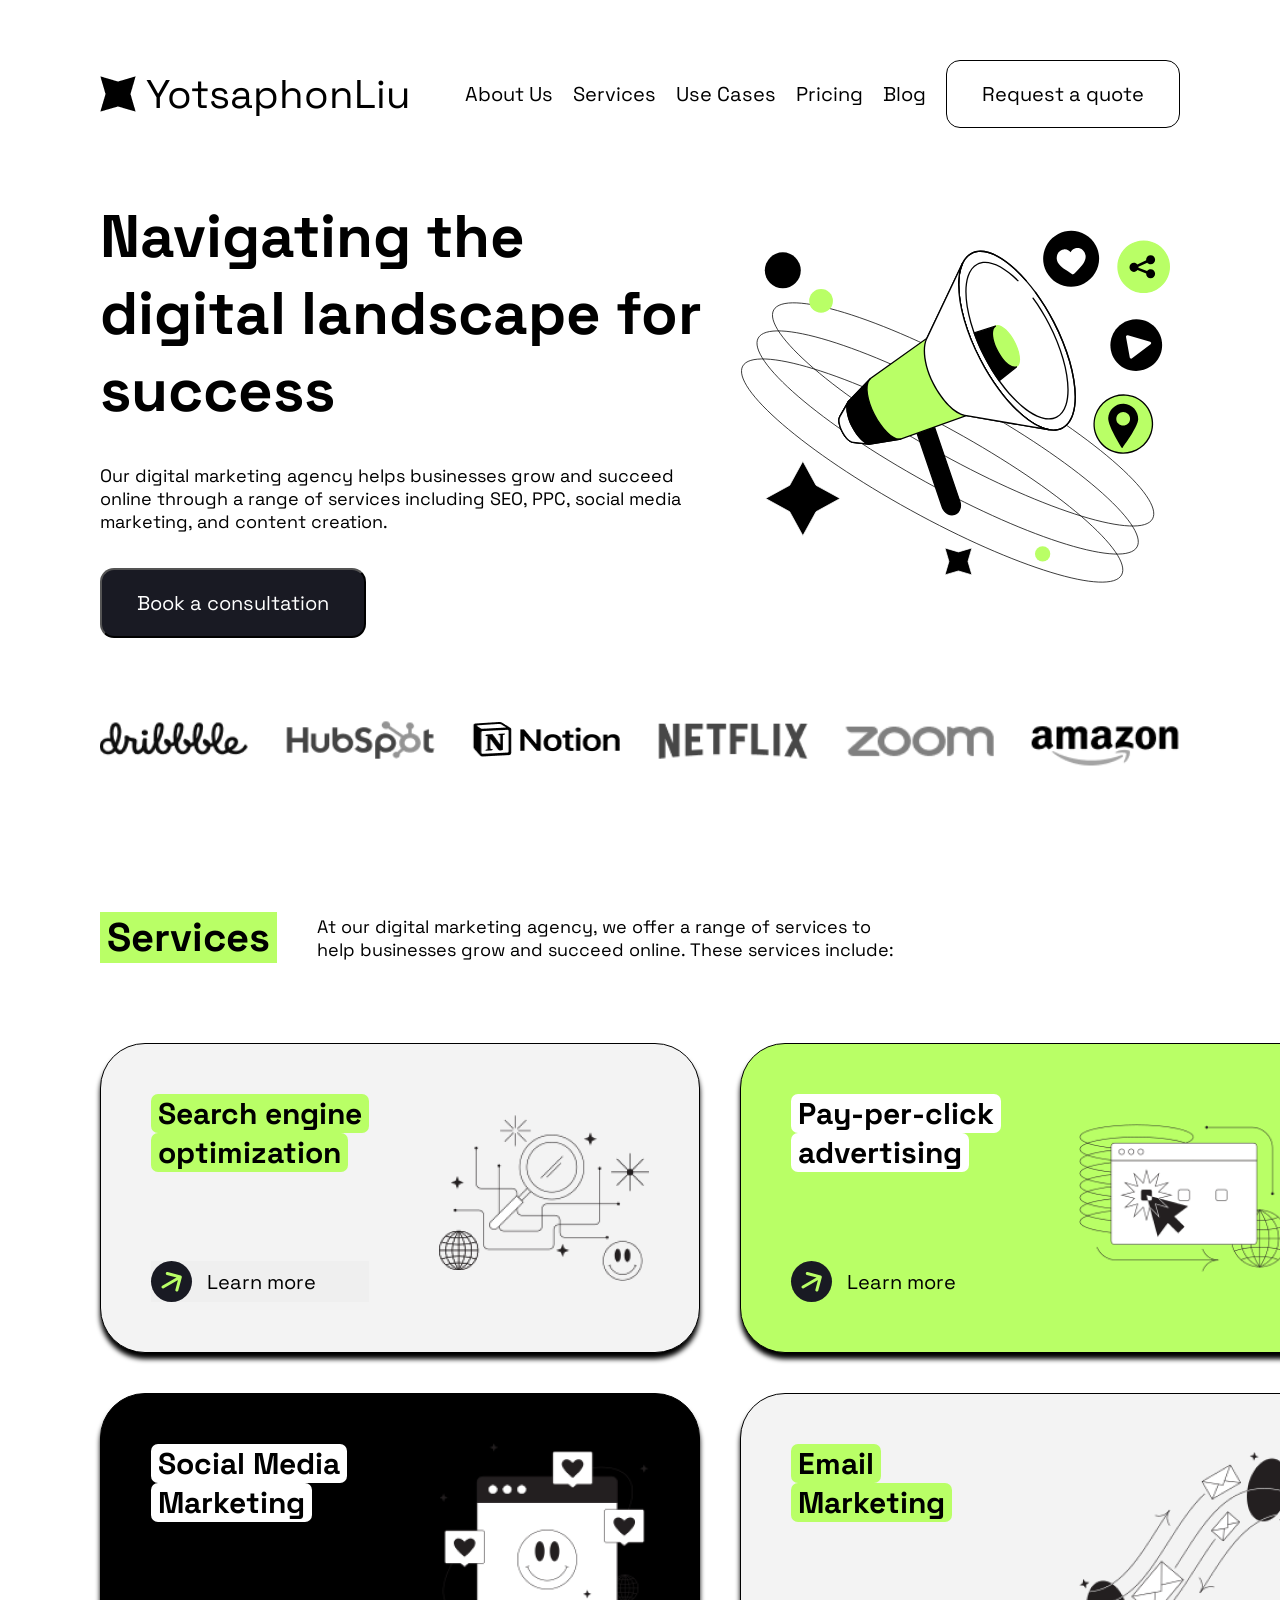
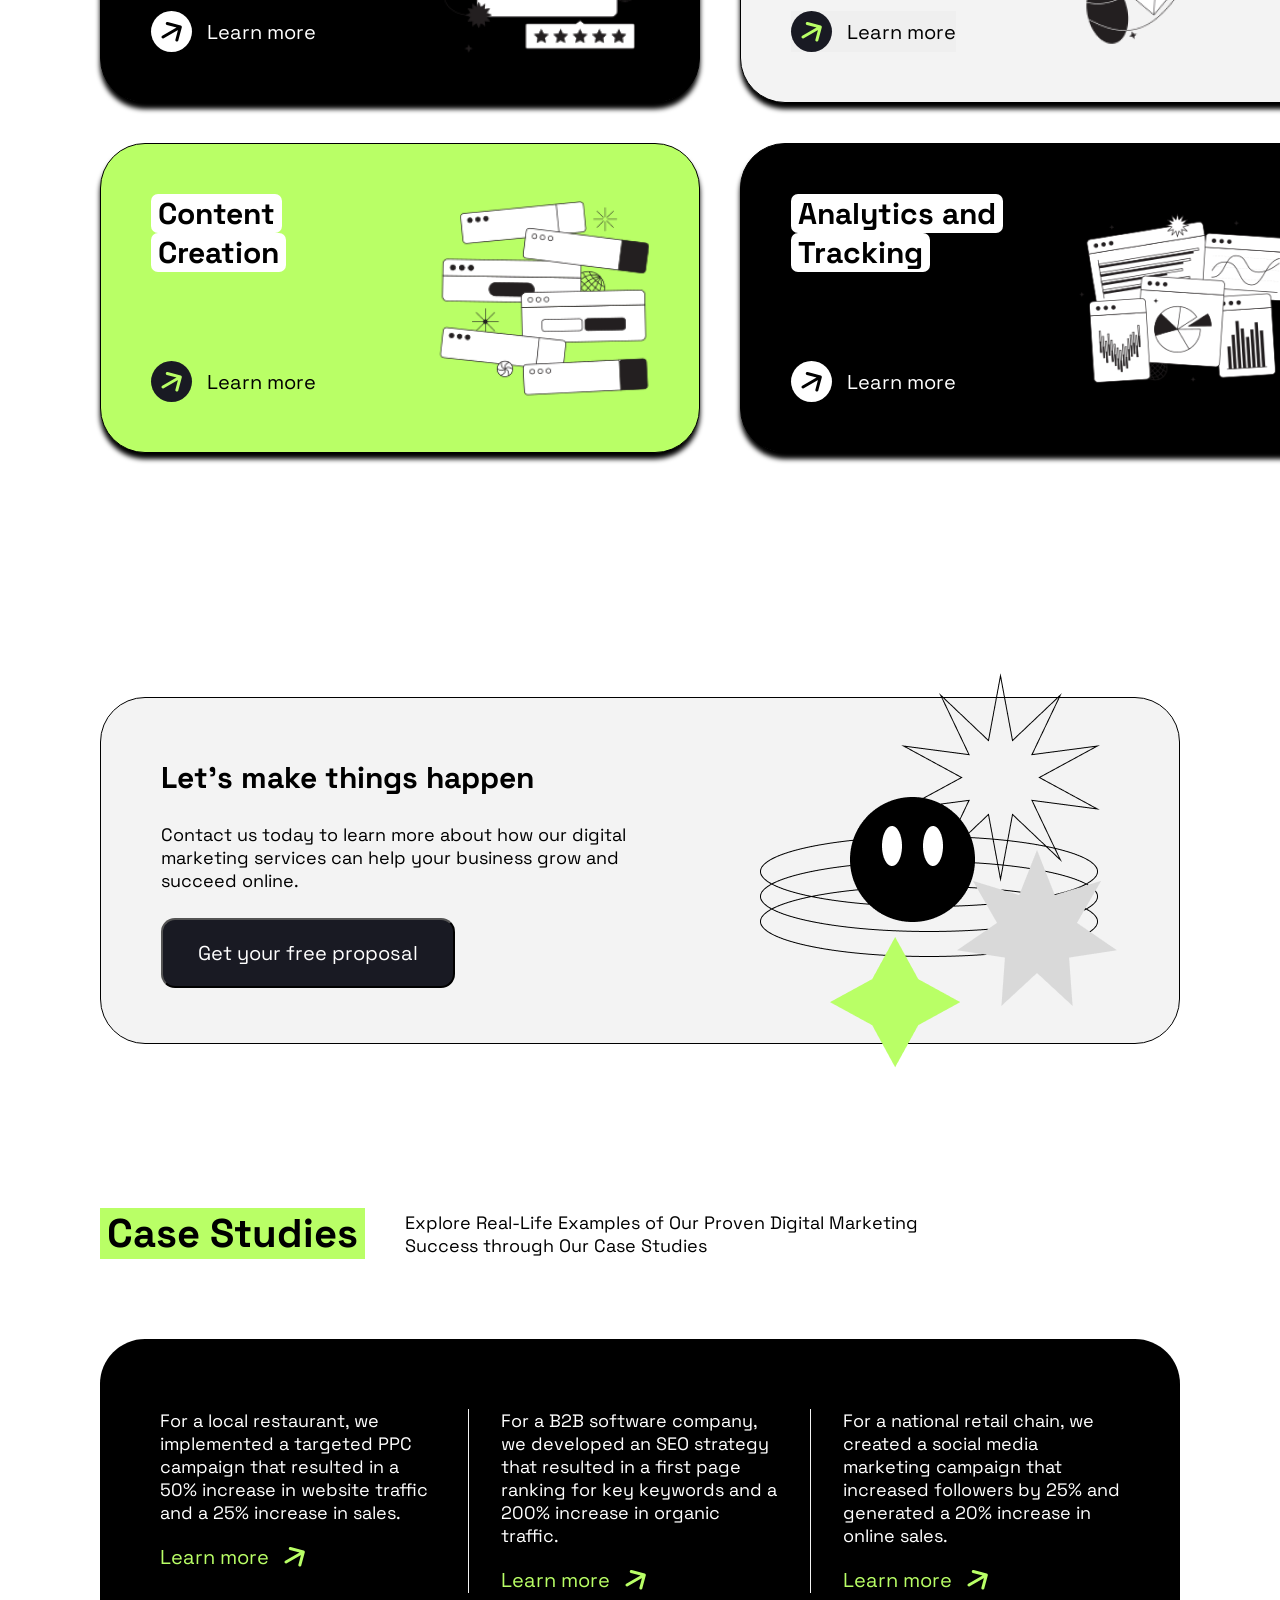
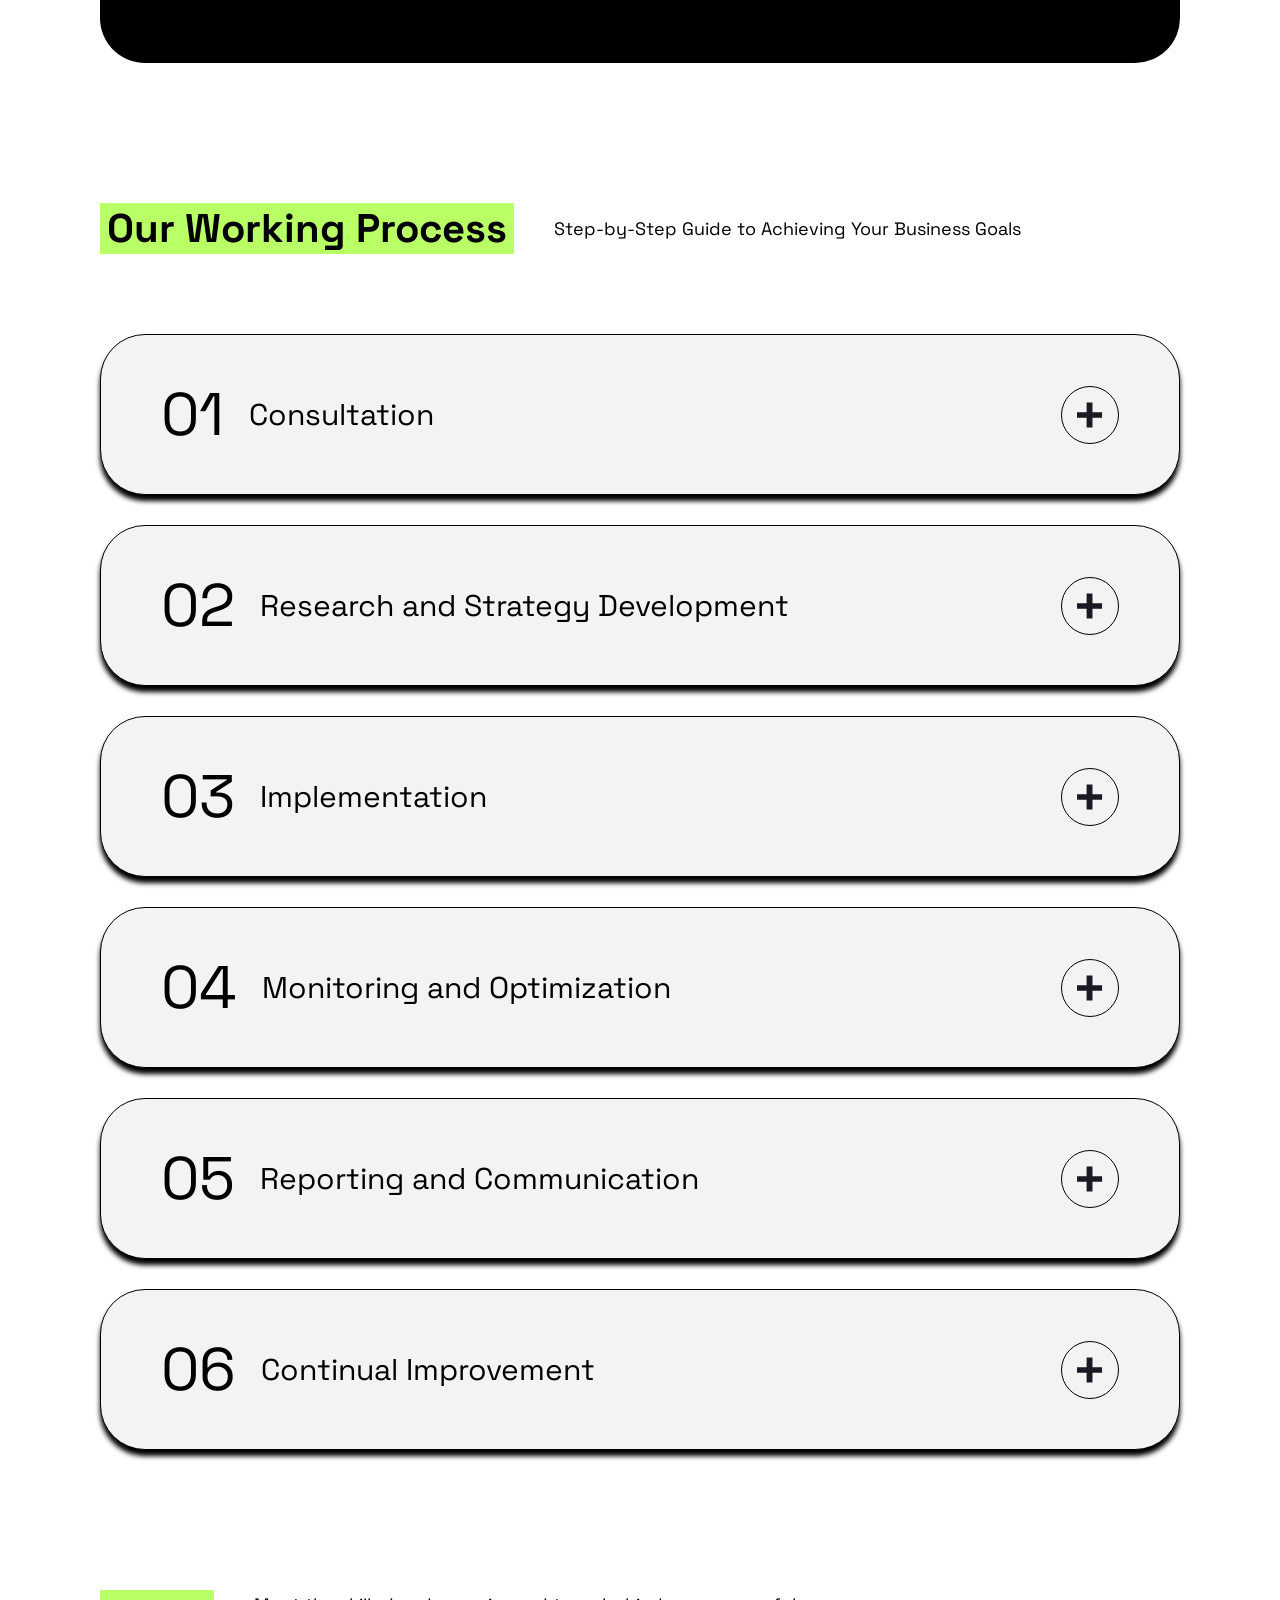
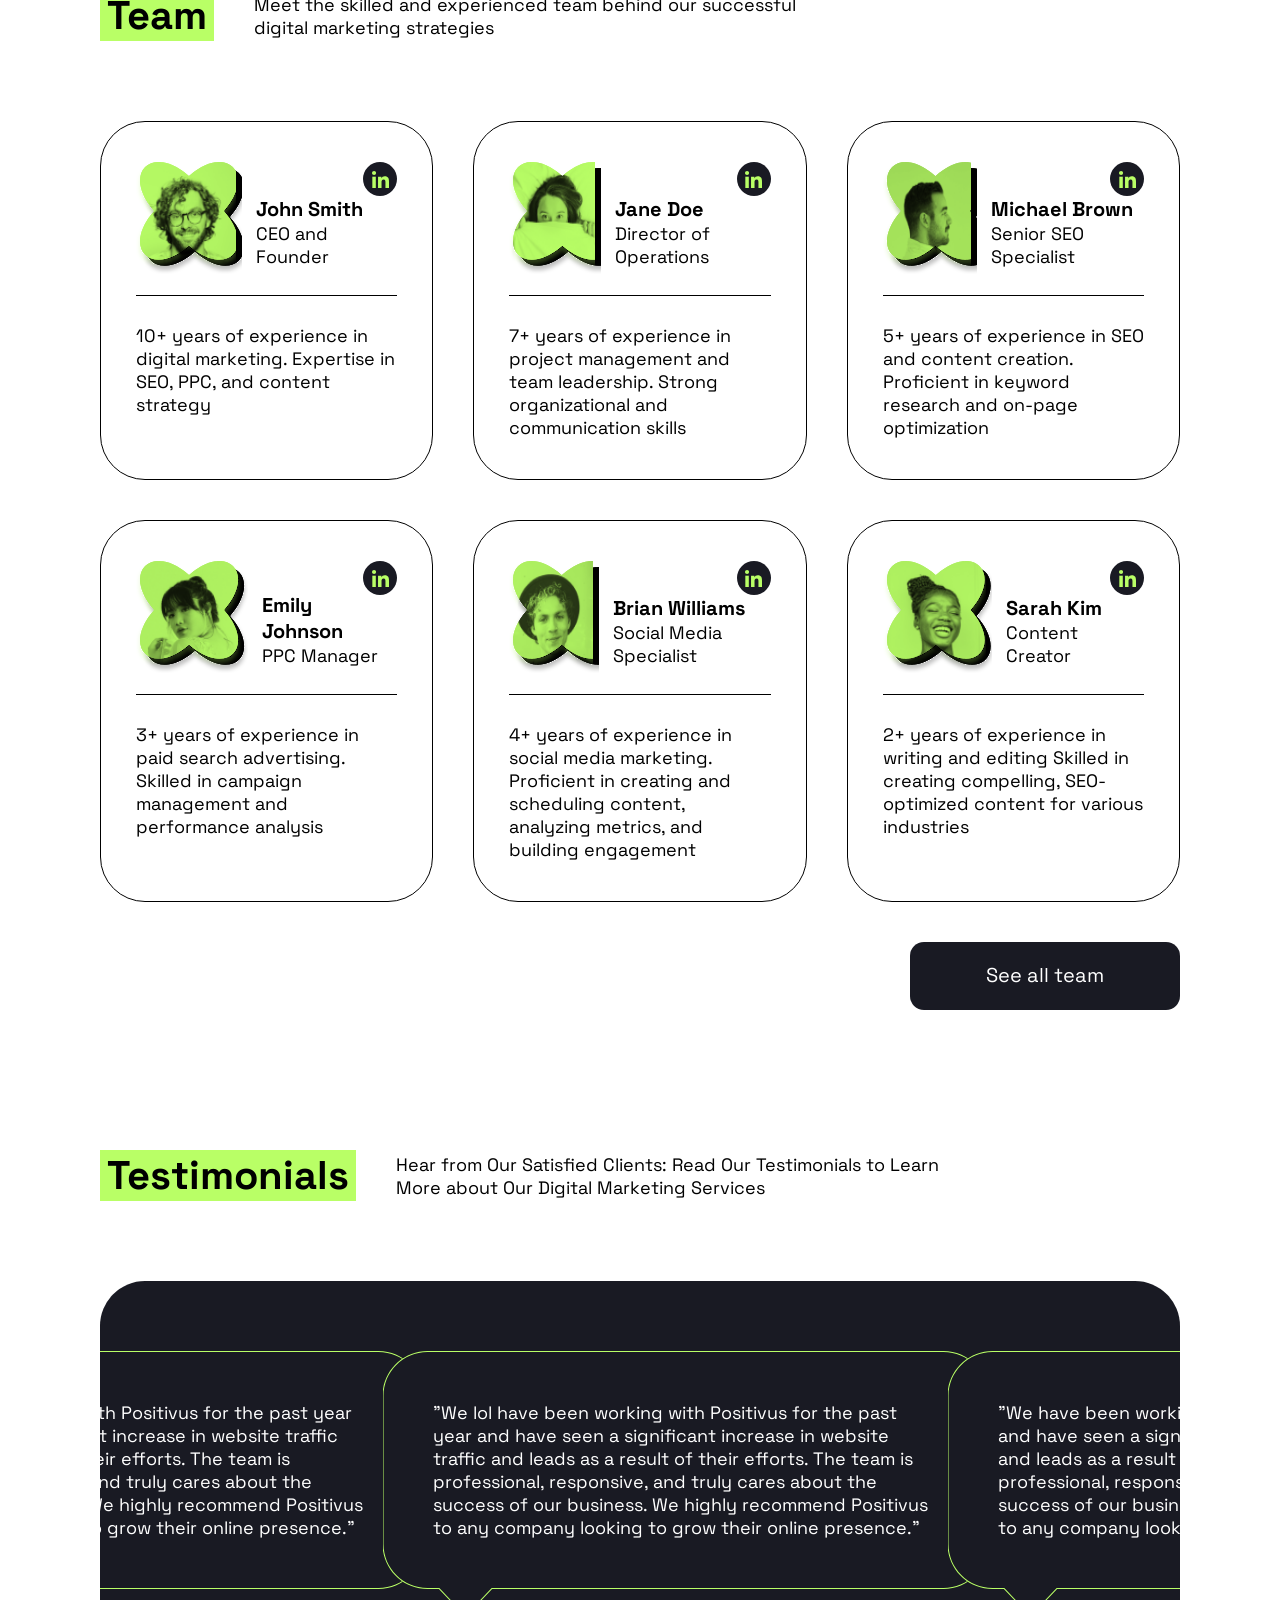
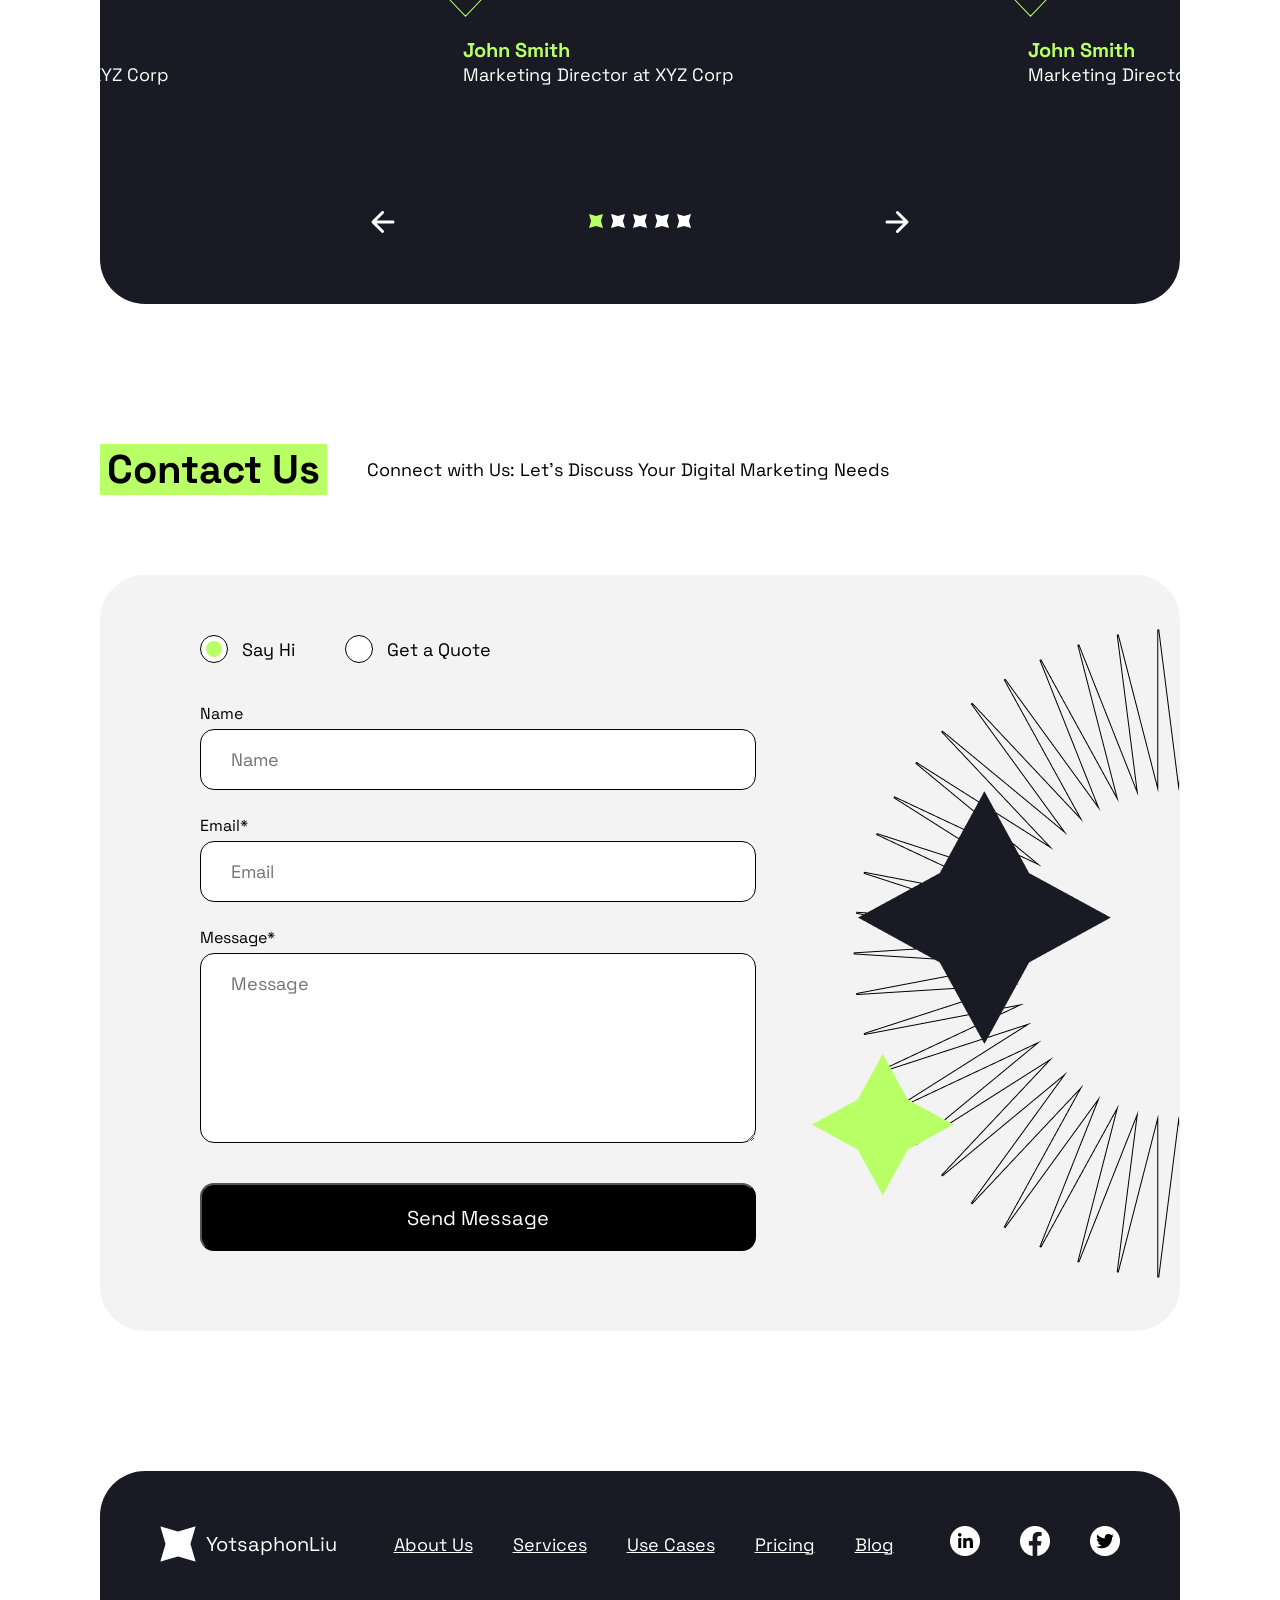
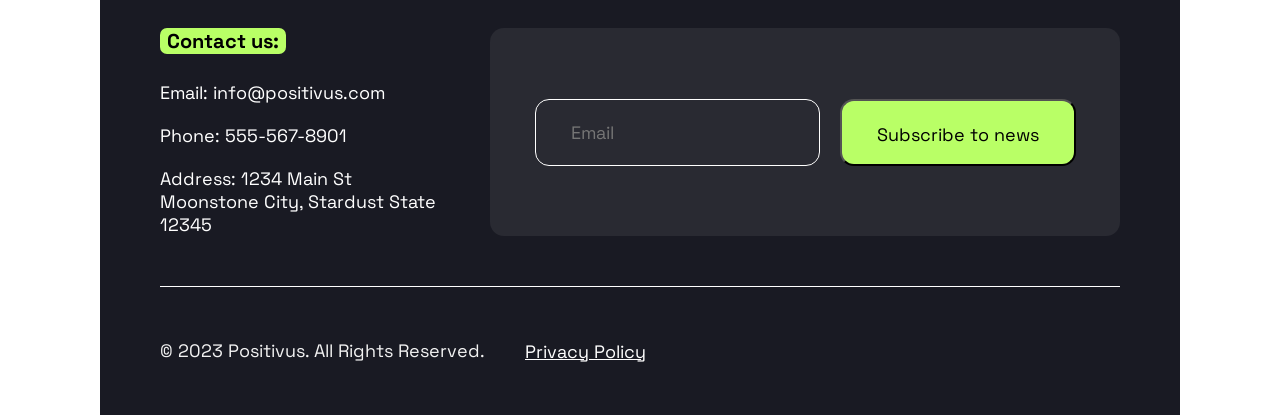
==== commit 59f3bc3b: "loop on logo" ====
--- a/index.html
+++ b/index.html
@@ -103,12 +103,46 @@
     <section class="logo-types">
       <div class="container">
         <div class="logo-types-wrapper">
-          <img src="/public/logo/amazon.png" alt="amazon" />
-          <img src="/public/logo/dribbble.png" alt="dribbble" />
-          <img src="/public/logo/hubspot.png" alt="hubspot" />
-          <img src="/public/logo/notion.png" alt="notion" />
-          <img src="/public/logo/netflix.png" alt="netflix" />
-          <img src="/public/logo/zoom.png" alt="zoom" />
+          <div class="swiper laptop-logo-swipe">
+            <div class="swiper-wrapper">
+              <div class="swiper-slide">
+                <img src="/public/logo/amazon.png" alt="amazon" />
+              </div>
+              <div class="swiper-slide">
+                <img src="/public/logo/dribbble.png" alt="dribbble" />
+              </div>
+              <div class="swiper-slide">
+                <img src="/public/logo/hubspot.png" alt="hubspot" />
+              </div>
+              <div class="swiper-slide">
+                <img src="/public/logo/notion.png" alt="notion" />
+              </div>
+              <div class="swiper-slide">
+                <img src="/public/logo/netflix.png" alt="netflix" />
+              </div>
+              <div class="swiper-slide">
+                <img src="/public/logo/zoom.png" alt="zoom" />
+              </div>
+              <div class="swiper-slide">
+                <img src="/public/logo/amazon.png" alt="amazon" />
+              </div>
+              <div class="swiper-slide">
+                <img src="/public/logo/dribbble.png" alt="dribbble" />
+              </div>
+              <div class="swiper-slide">
+                <img src="/public/logo/hubspot.png" alt="hubspot" />
+              </div>
+              <div class="swiper-slide">
+                <img src="/public/logo/notion.png" alt="notion" />
+              </div>
+              <div class="swiper-slide">
+                <img src="/public/logo/netflix.png" alt="netflix" />
+              </div>
+              <div class="swiper-slide">
+                <img src="/public/logo/zoom.png" alt="zoom" />
+              </div>
+            </div>
+          </div>
         </div>
         <div class="logo-types-mobile-carousel">
           <div class="carousel-track">
@@ -1186,6 +1220,17 @@
         },
       });
 
+      var laptop_logo_swiper = new Swiper(".laptop-logo-swipe", {
+        speed: 5000,
+        autoplay: {
+          delay: 2500,
+          disableOnInteraction: false,
+        },
+        slidesPerView: 6,
+        loop: true,
+        spaceBetween: 38,
+      });
+
       var r_logo_swiper = new Swiper(".r-logo-swipe", {
         speed: 5000,
         height: 58,
--- a/css/style.css
+++ b/css/style.css
@@ -314,13 +314,29 @@
 
 .logo-types {
   .logo-types-wrapper {
-    display: flex;
-    justify-content: space-between;
-    align-items: center;
-    flex-wrap: wrap;
-
-    img {
-      filter: grayscale(100%);
+    width: 100%;
+
+    .swiper {
+      background-color: transparent;
+      padding: 0;
+      margin-top: 0;
+      border-radius: 0%;
+
+      .swiper-wrapper {
+        display: flex;
+        justify-content: space-around;
+        align-items: center;
+
+        .swiper-slide {
+          img {
+            width: auto;
+            height: auto;
+            max-width: 100%;
+            max-height: 100%;
+            filter: grayscale(100%);
+          }
+        }
+      }
     }
   }
 
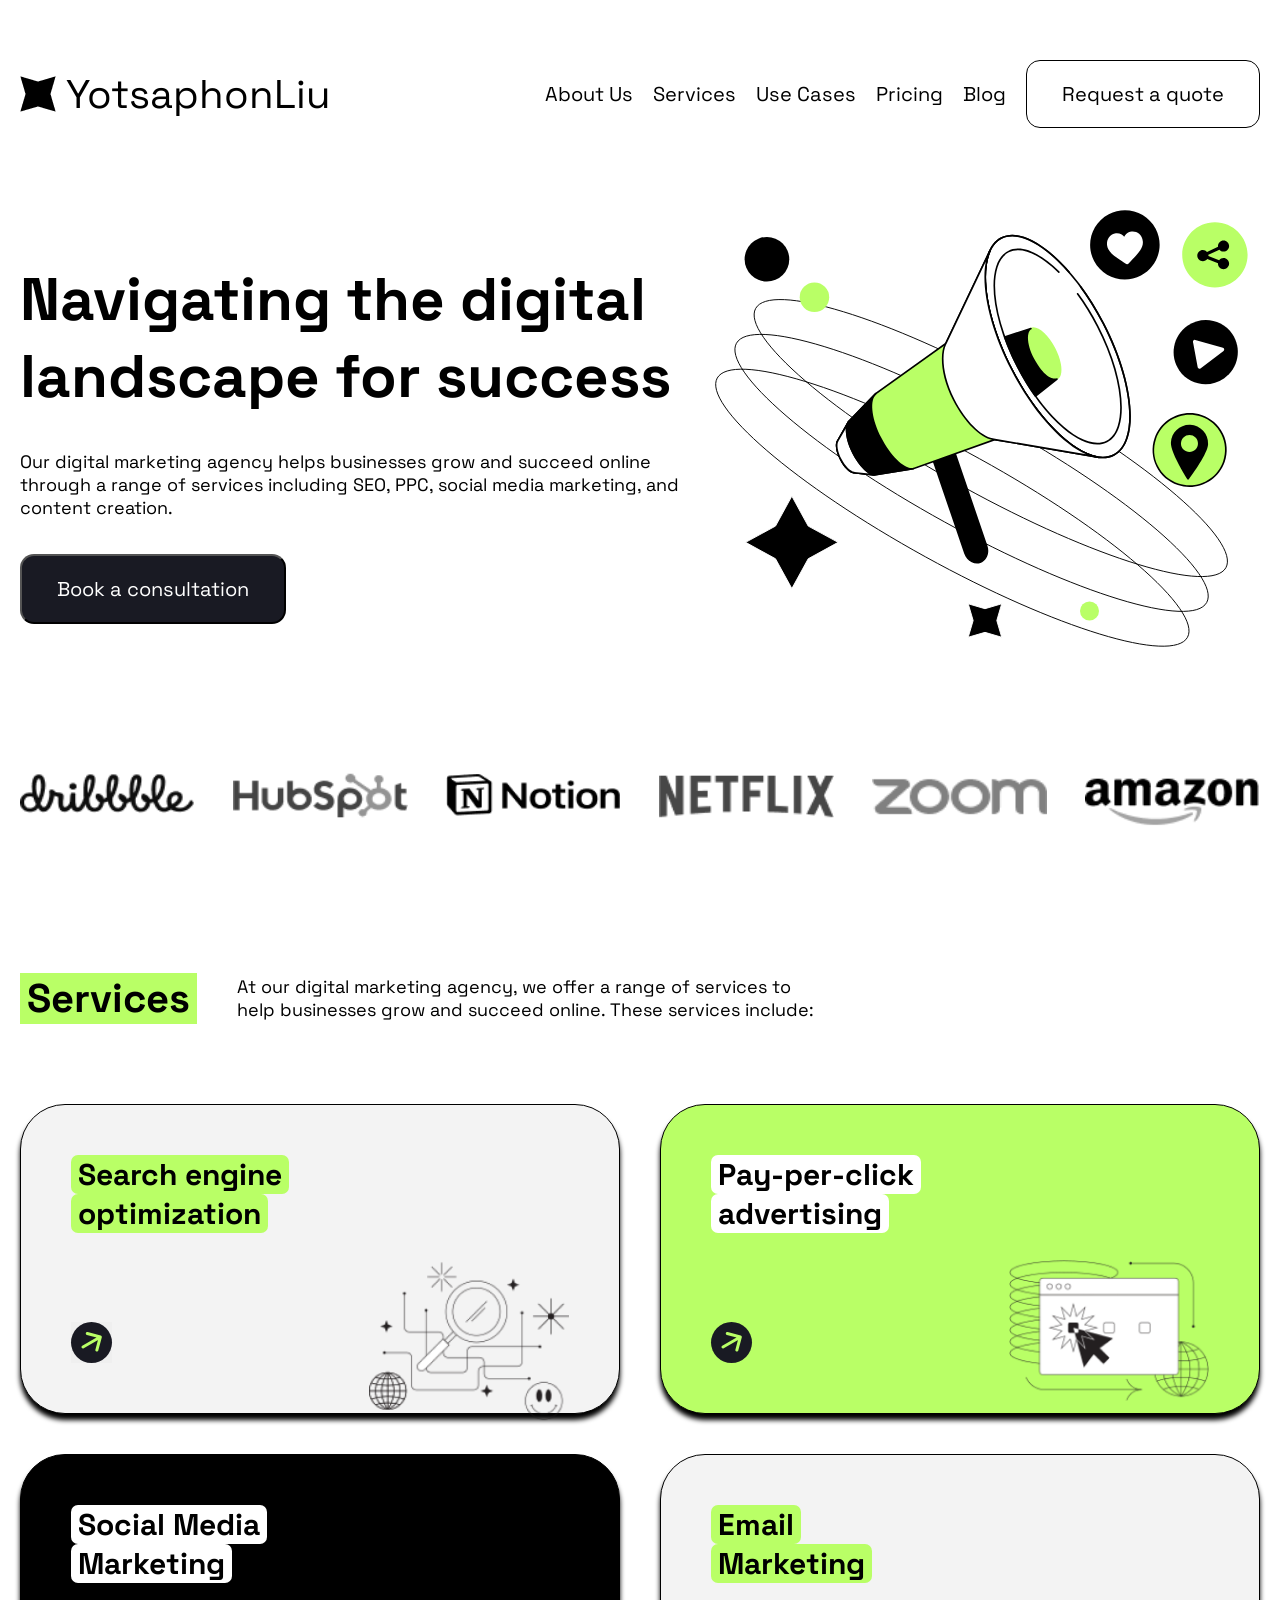
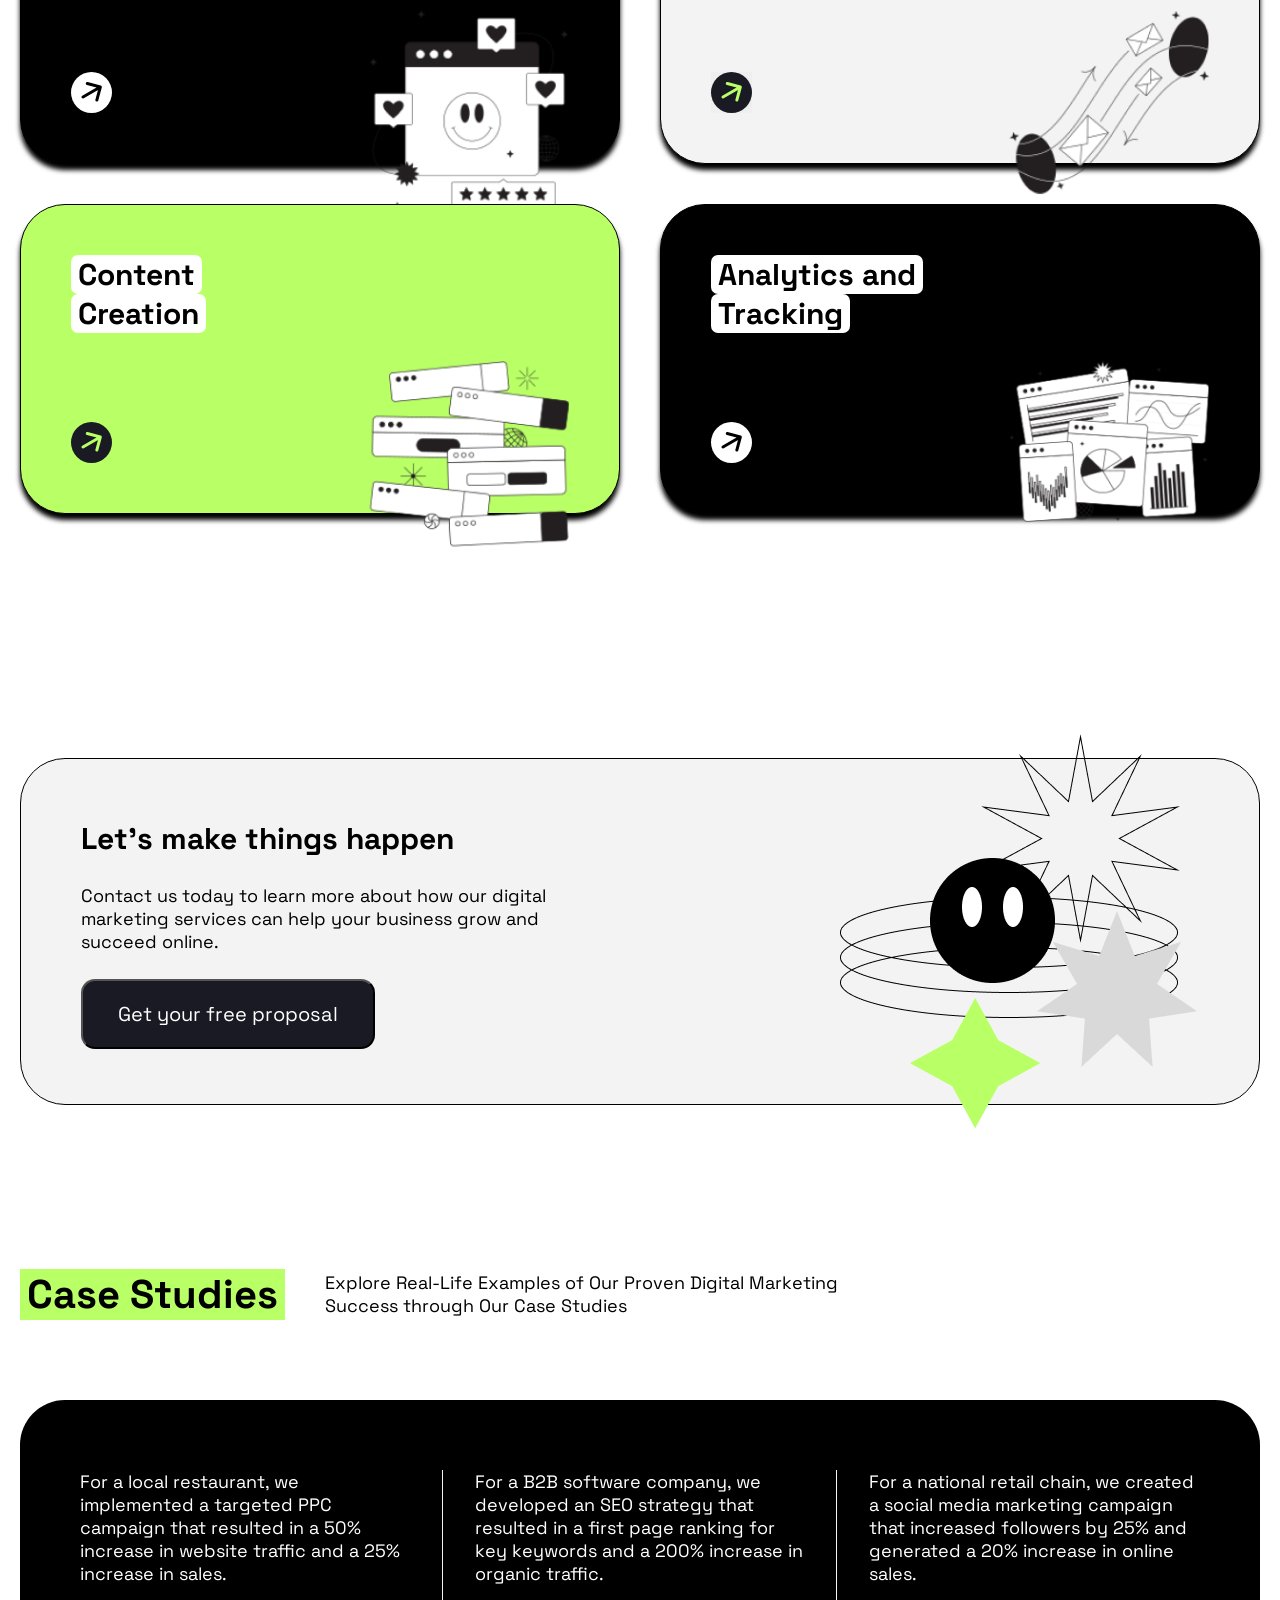
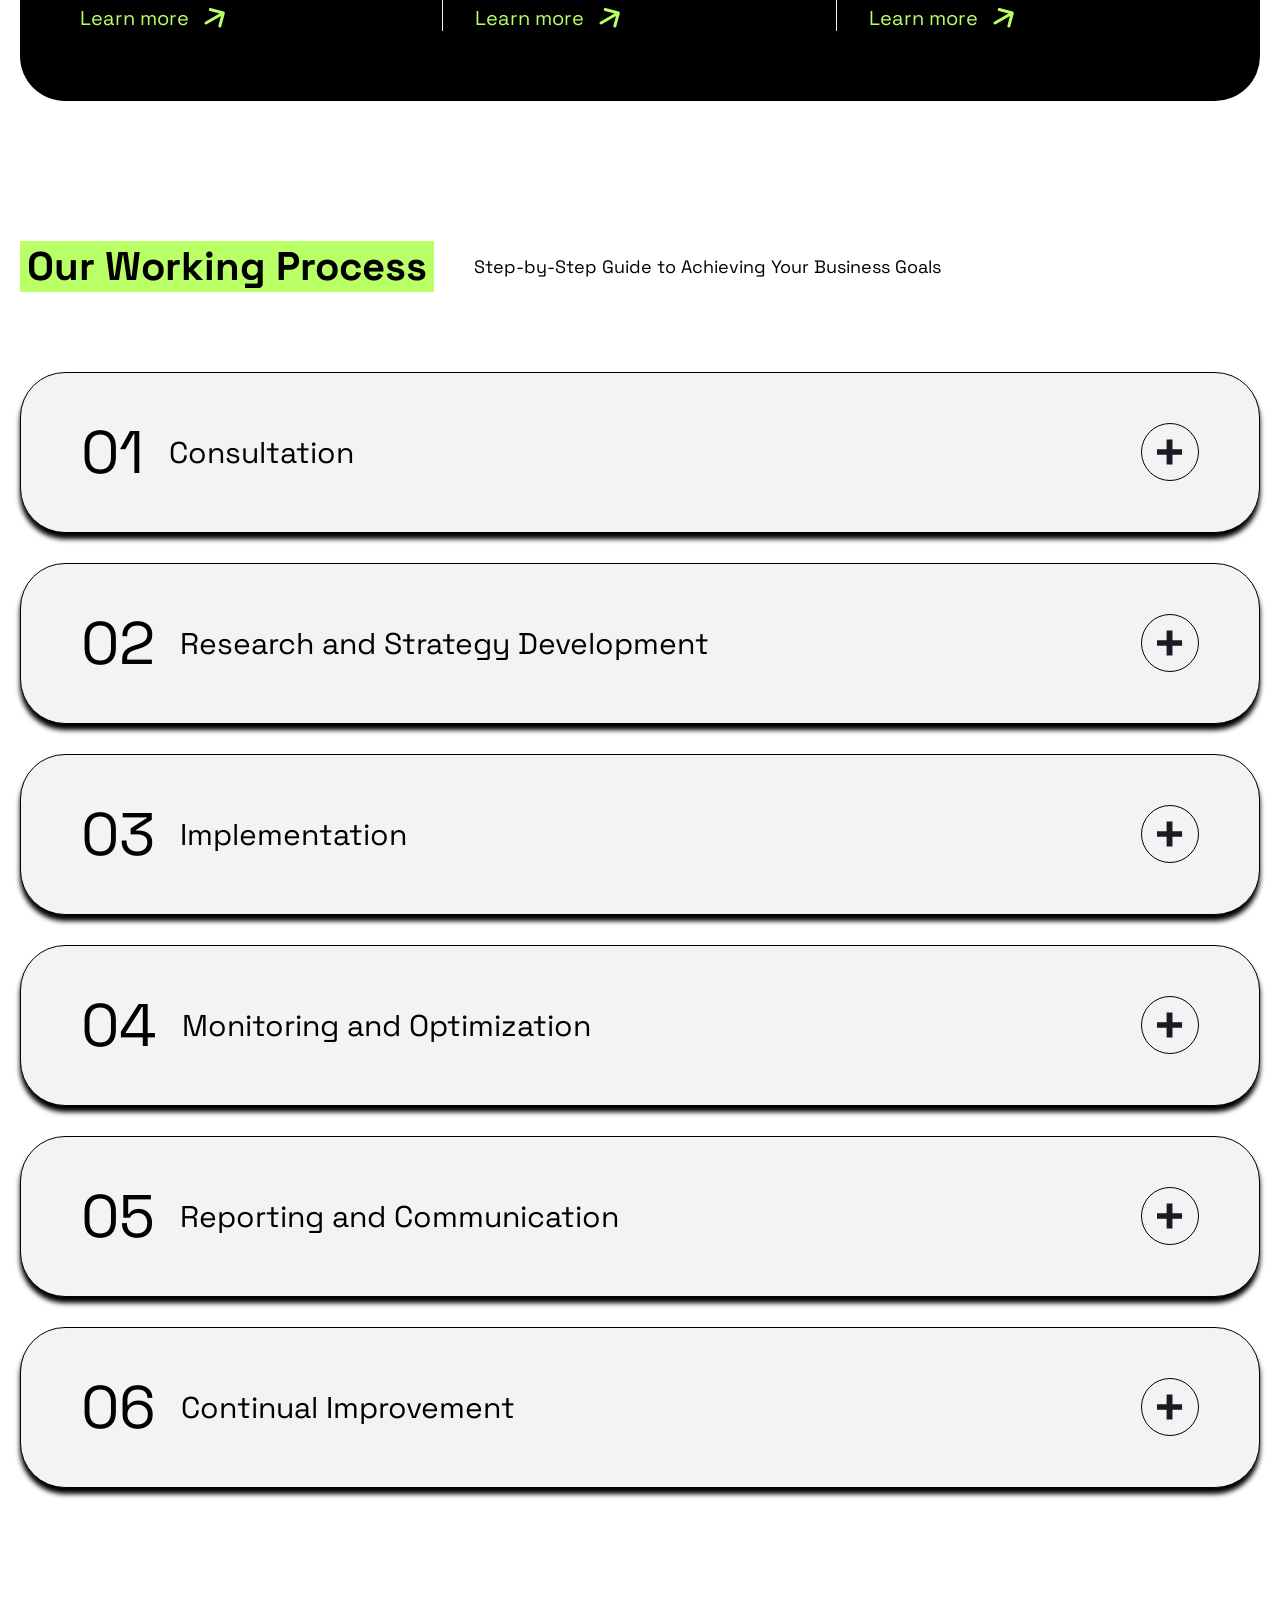
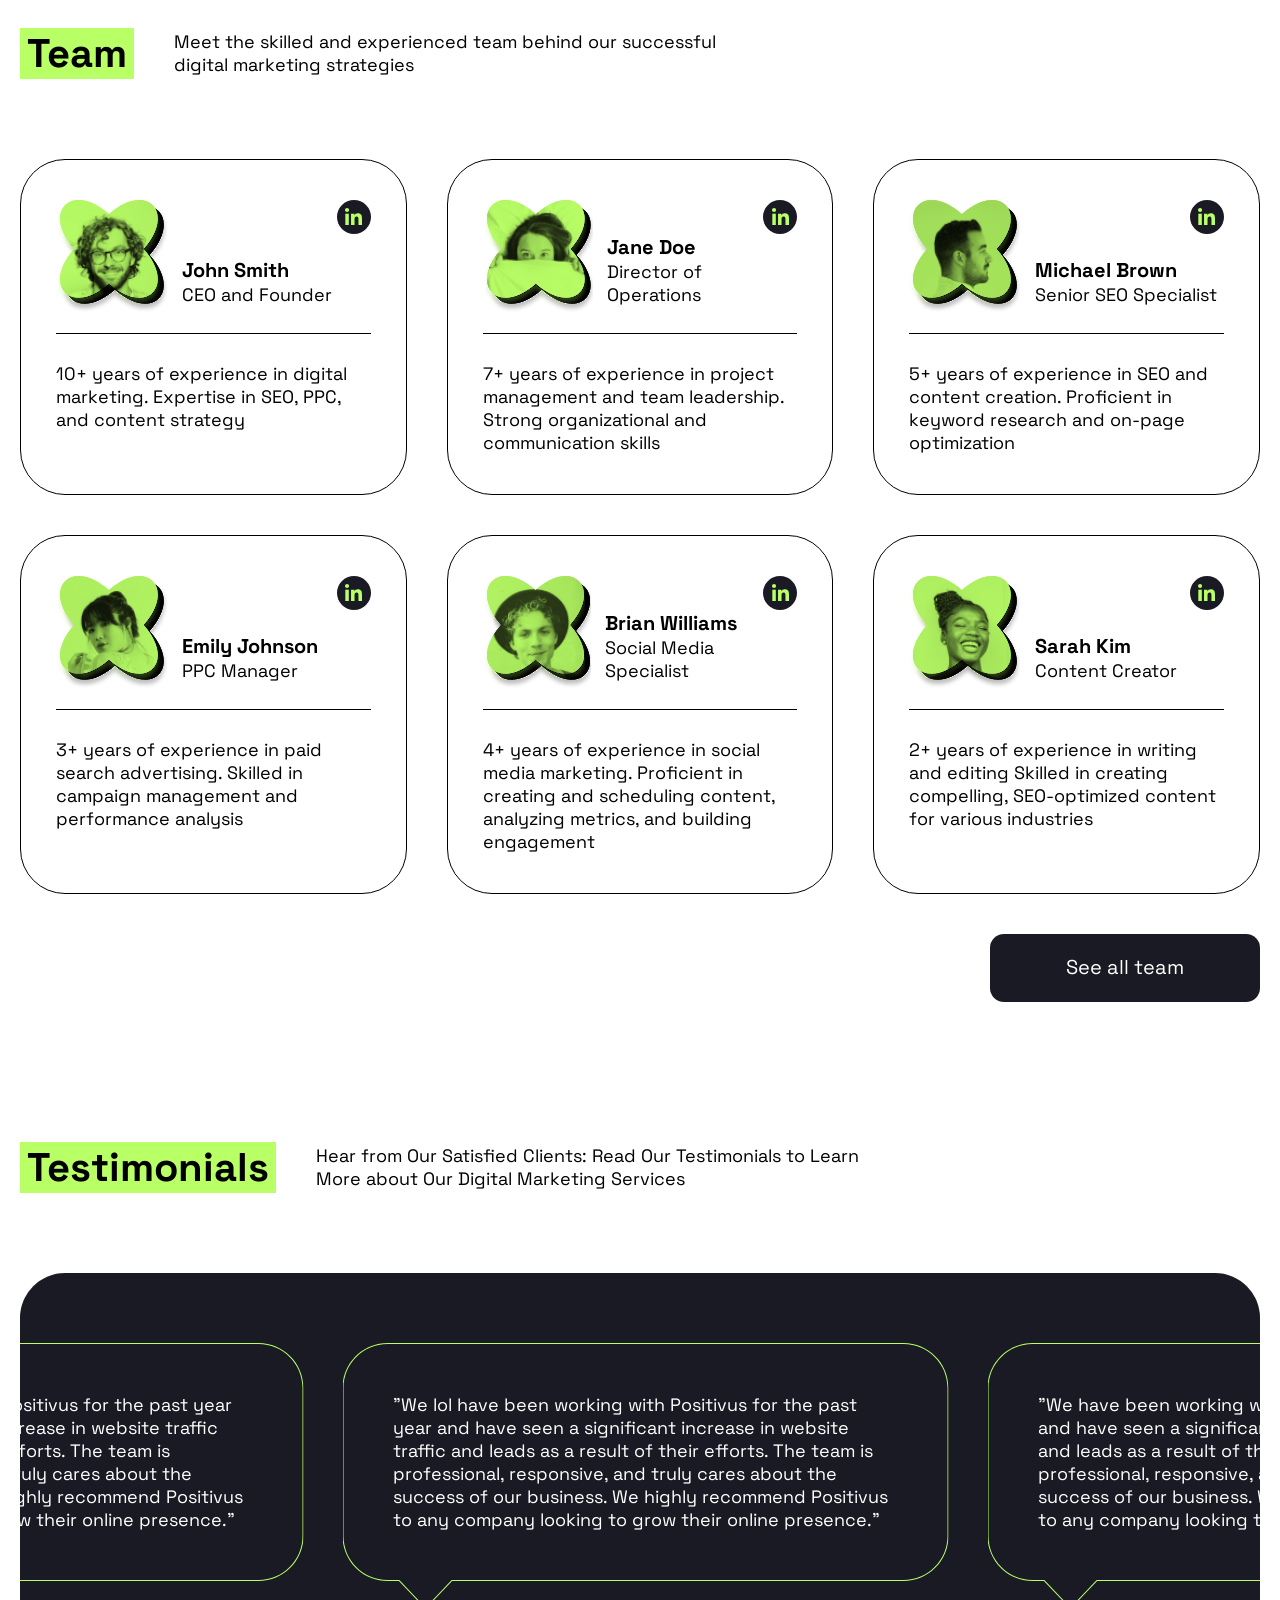
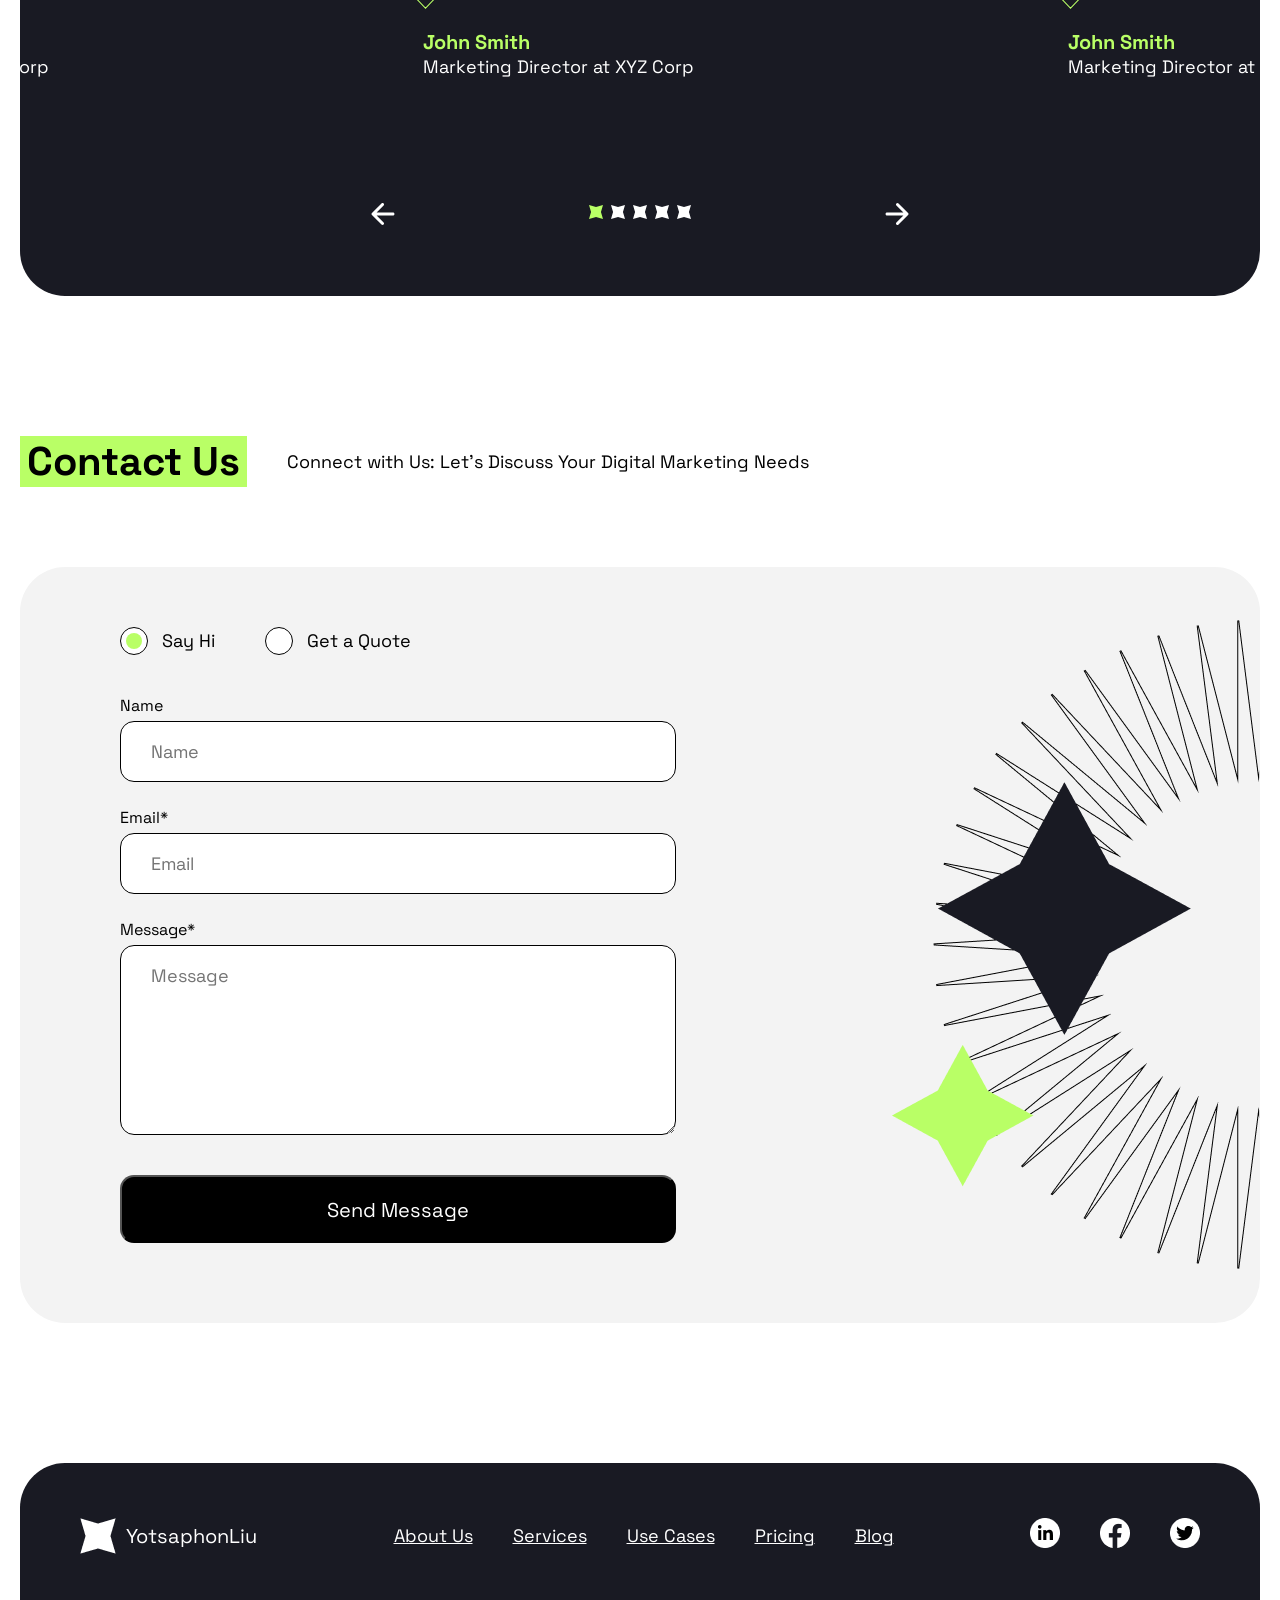
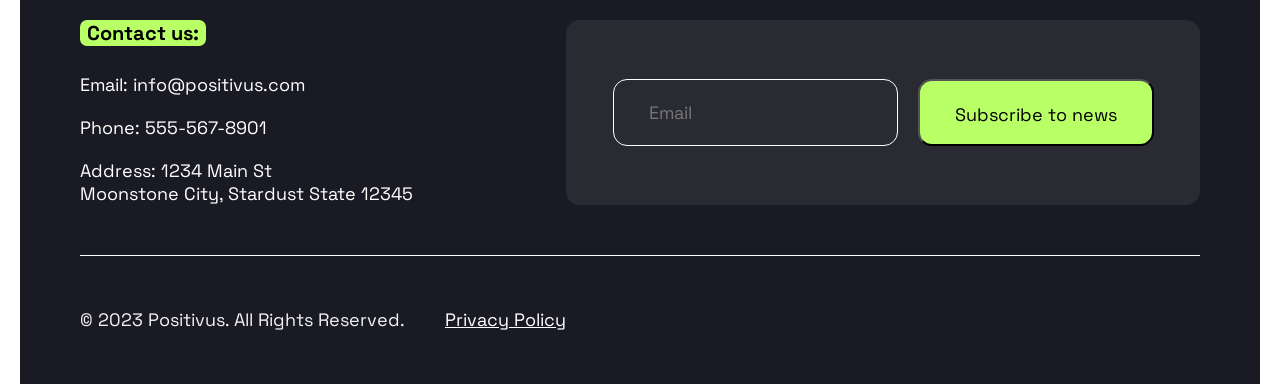
==== commit 6d1b11c0: "animation & media query on b=nav banner logo_type services cta" ====
--- a/index.html
+++ b/index.html
@@ -209,28 +209,26 @@
             </div>
             <div class="services-grid">
               <div class="services-grid-item">
-                <div class="services-grid-item-info">
-                  <div class="services-grid-item-info-title">
-                    <h3>Search engine</h3>
-                    <br />
-                    <h3>optimization</h3>
-                  </div>
-                  <button class="learn-more-btn">
-                    <div class="arrow-icon">
-                      <svg
-                        width="21"
-                        height="20"
-                        viewBox="0 0 21 20"
-                        xmlns="http://www.w3.org/2000/svg"
-                      >
-                        <path
-                          d="M1.25 13.701C0.532561 14.1152 0.286748 15.0326 0.700962 15.75C1.11518 16.4674 2.03256 16.7133 2.75 16.299L1.25 13.701ZM20.7694 5.38823C20.9838 4.58803 20.5089 3.76552 19.7087 3.55111L6.66874 0.0570541C5.86854 -0.157359 5.04603 0.317515 4.83162 1.11771C4.61721 1.91791 5.09208 2.74042 5.89228 2.95483L17.4834 6.06066L14.3776 17.6518C14.1631 18.452 14.638 19.2745 15.4382 19.4889C16.2384 19.7033 17.0609 19.2284 17.2753 18.4282L20.7694 5.38823ZM2.75 16.299L20.0705 6.29904L18.5705 3.70096L1.25 13.701L2.75 16.299Z"
-                        />
-                      </svg>
-                    </div>
-                    <div class="learn-more-text">Learn more</div>
-                  </button>
-                </div>
+                <div class="services-grid-item-info-title">
+                  <h3>Search engine</h3>
+                  <br />
+                  <h3>optimization</h3>
+                </div>
+                <button class="learn-more-btn">
+                  <div class="arrow-icon">
+                    <svg
+                      width="21"
+                      height="20"
+                      viewBox="0 0 21 20"
+                      xmlns="http://www.w3.org/2000/svg"
+                    >
+                      <path
+                        d="M1.25 13.701C0.532561 14.1152 0.286748 15.0326 0.700962 15.75C1.11518 16.4674 2.03256 16.7133 2.75 16.299L1.25 13.701ZM20.7694 5.38823C20.9838 4.58803 20.5089 3.76552 19.7087 3.55111L6.66874 0.0570541C5.86854 -0.157359 5.04603 0.317515 4.83162 1.11771C4.61721 1.91791 5.09208 2.74042 5.89228 2.95483L17.4834 6.06066L14.3776 17.6518C14.1631 18.452 14.638 19.2745 15.4382 19.4889C16.2384 19.7033 17.0609 19.2284 17.2753 18.4282L20.7694 5.38823ZM2.75 16.299L20.0705 6.29904L18.5705 3.70096L1.25 13.701L2.75 16.299Z"
+                      />
+                    </svg>
+                  </div>
+                  <div class="learn-more-text">Learn more</div>
+                </button>
                 <div class="services-grid-item-img">
                   <img src="/public/interface/zoom.png" alt="zoom" />
                 </div>
--- a/css/style.css
+++ b/css/style.css
@@ -75,6 +75,30 @@
 
       p {
         width: 580px;
+      }
+    }
+  }
+}
+
+@media screen and (max-width: 1440px) {
+  .container {
+    padding: 0 20px;
+  }
+}
+
+@media screen and (max-width: 700px) {
+  .container {
+    .section-card {
+      margin-top: 60px;
+
+      .container-header {
+        flex-direction: column;
+        gap: 30px;
+
+        p {
+          width: auto;
+          text-align: center;
+        }
       }
     }
   }
@@ -218,6 +242,12 @@
         right: 0;
       }
     }
+
+    @media screen and (max-width: 500px) {
+      .menu {
+        width: 300px;
+      }
+    }
   }
 }
 
@@ -307,6 +337,55 @@
 
       .banner-img {
         display: none;
+      }
+    }
+  }
+
+  @media screen and (max-width: 620px) {
+    .banner-wrapper {
+      padding: 40px 0;
+      display: block;
+
+      .banner-info {
+        h1,
+        p {
+          text-align: start;
+          padding: 0;
+        }
+        .banner-btn {
+          display: flex;
+          justify-content: center;
+          align-items: center;
+
+          background-color: var(--dark);
+
+          border-radius: 14px;
+
+          a {
+            padding: 20px 35px;
+            width: 100%;
+            height: 100%;
+            font-size: 20px;
+            text-decoration: none;
+            color: var(--white);
+          }
+        }
+
+        .banner-img {
+          display: flex;
+          justify-content: center;
+          align-items: center;
+
+          img {
+            padding: 0 14px;
+            max-width: none;
+            min-width: 0;
+          }
+        }
+
+        .banner-btn {
+          width: 100%;
+        }
       }
     }
   }
@@ -390,8 +469,8 @@
     gap: 40px;
 
     .services-grid-item {
-      height: 310px;
-      width: 600px;
+      max-height: 310px;
+      max-width: 600px;
       background-color: var(--gray);
       border: 1px solid var(--black);
       border-radius: 45px;
@@ -400,37 +479,37 @@
 
       display: flex;
       justify-content: space-between;
-
-      .services-grid-item-info {
-        display: flex;
-        flex-direction: column;
-        justify-content: space-between;
-        .services-grid-item-info-title {
-          h3 {
-            display: inline;
-            padding: 0 7px;
-            border-radius: 7px;
-          }
-        }
-
-        button {
-          border: 0;
+      position: relative;
+
+      .services-grid-item-info-title {
+        min-width: 225px;
+        h3 {
+          display: inline;
+          padding: 0 7px;
+          border-radius: 7px;
+        }
+      }
+
+      .learn-more-btn {
+        position: absolute;
+        left: 50px;
+        bottom: 50px;
+        border: 0;
+        display: flex;
+        justify-content: start;
+        align-items: center;
+
+        gap: 15px;
+        font-size: 20px;
+
+        .arrow-icon {
+          width: 41px;
+          height: 41px;
+          border-radius: 100%;
+
           display: flex;
-          justify-content: start;
+          justify-content: center;
           align-items: center;
-
-          gap: 15px;
-          font-size: 20px;
-
-          .arrow-icon {
-            width: 41px;
-            height: 41px;
-            border-radius: 100%;
-
-            display: flex;
-            justify-content: center;
-            align-items: center;
-          }
         }
       }
 
@@ -438,6 +517,10 @@
         display: flex;
         justify-content: center;
         align-items: center;
+
+        img {
+          width: 100%;
+        }
       }
     }
 
@@ -495,6 +578,92 @@
 
         .learn-more-text {
           color: var(--white);
+        }
+      }
+    }
+  }
+
+  @media screen and (max-width: 1300px) {
+    .services-grid {
+      .services-grid-item {
+        flex-direction: column;
+        max-width: none;
+        gap: 27px;
+
+        .learn-more-btn {
+          .learn-more-text {
+            display: none;
+          }
+        }
+
+        .services-grid-item-img {
+          justify-content: end;
+
+          padding-left: 125px;
+
+          img {
+            max-width: 200px;
+            min-width: 165px;
+          }
+        }
+      }
+    }
+  }
+
+  @media screen and (max-width: 1025px) {
+    .services-grid {
+      grid-template-columns: 1fr;
+
+      .services-grid-item {
+        flex-direction: row;
+        gap: 40px;
+
+        .learn-more-btn {
+          .learn-more-text {
+            display: block;
+          }
+        }
+
+        .services-grid-item-img {
+          justify-content: end;
+
+          padding-left: 0;
+
+          img {
+            max-width: 200px;
+            min-width: 165px;
+          }
+        }
+      }
+    }
+  }
+}
+
+@media screen and (max-width: 725px) {
+  .services {
+    margin: 40px 0;
+    .services-grid {
+      padding: 40px 0;
+      .services-grid-item {
+        flex-direction: column;
+        max-height: none;
+        gap: 27px;
+
+        .learn-more-btn {
+          .learn-more-text {
+            display: none;
+          }
+        }
+
+        .services-grid-item-img {
+          justify-content: end;
+
+          padding-left: 125px;
+
+          img {
+            max-width: 200px;
+            min-width: 165px;
+          }
         }
       }
     }
@@ -547,6 +716,47 @@
       display: flex;
       justify-content: center;
       align-items: center;
+    }
+  }
+
+  @media screen and (max-width: 900px) {
+    .cta-wrapper {
+      height: auto;
+
+      .cta-info {
+        display: flex;
+        flex-direction: column;
+        justify-content: space-around;
+
+        min-width: 400px;
+        p {
+          padding: 0;
+        }
+      }
+
+      .cta-img {
+        img {
+          width: 100%;
+        }
+      }
+    }
+  }
+
+  @media screen and (max-width: 725px) {
+    .cta-wrapper {
+      .cta-info {
+        gap: 20px;
+
+        min-width: 0;
+      }
+    }
+  }
+
+  @media screen and (max-width: 675px) {
+    .cta-wrapper {
+      .cta-img {
+        display: none;
+      }
     }
   }
 }
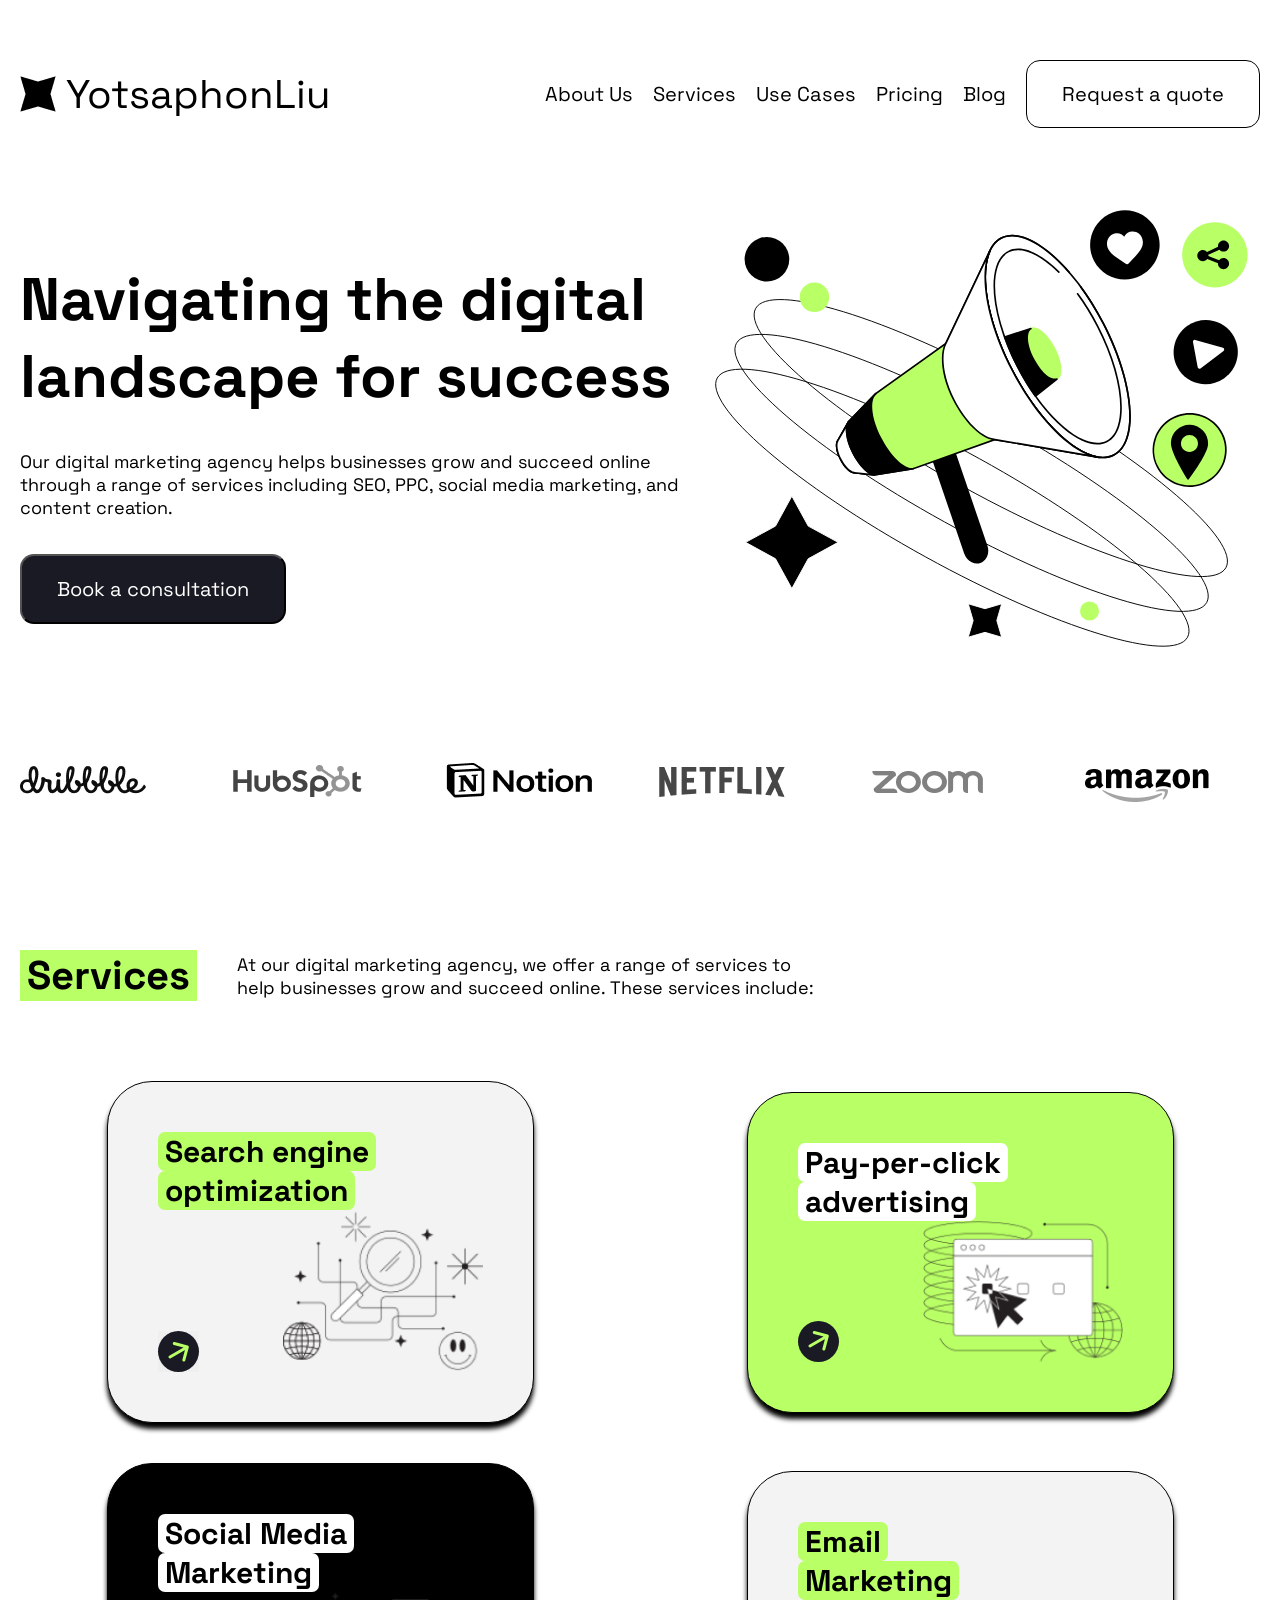
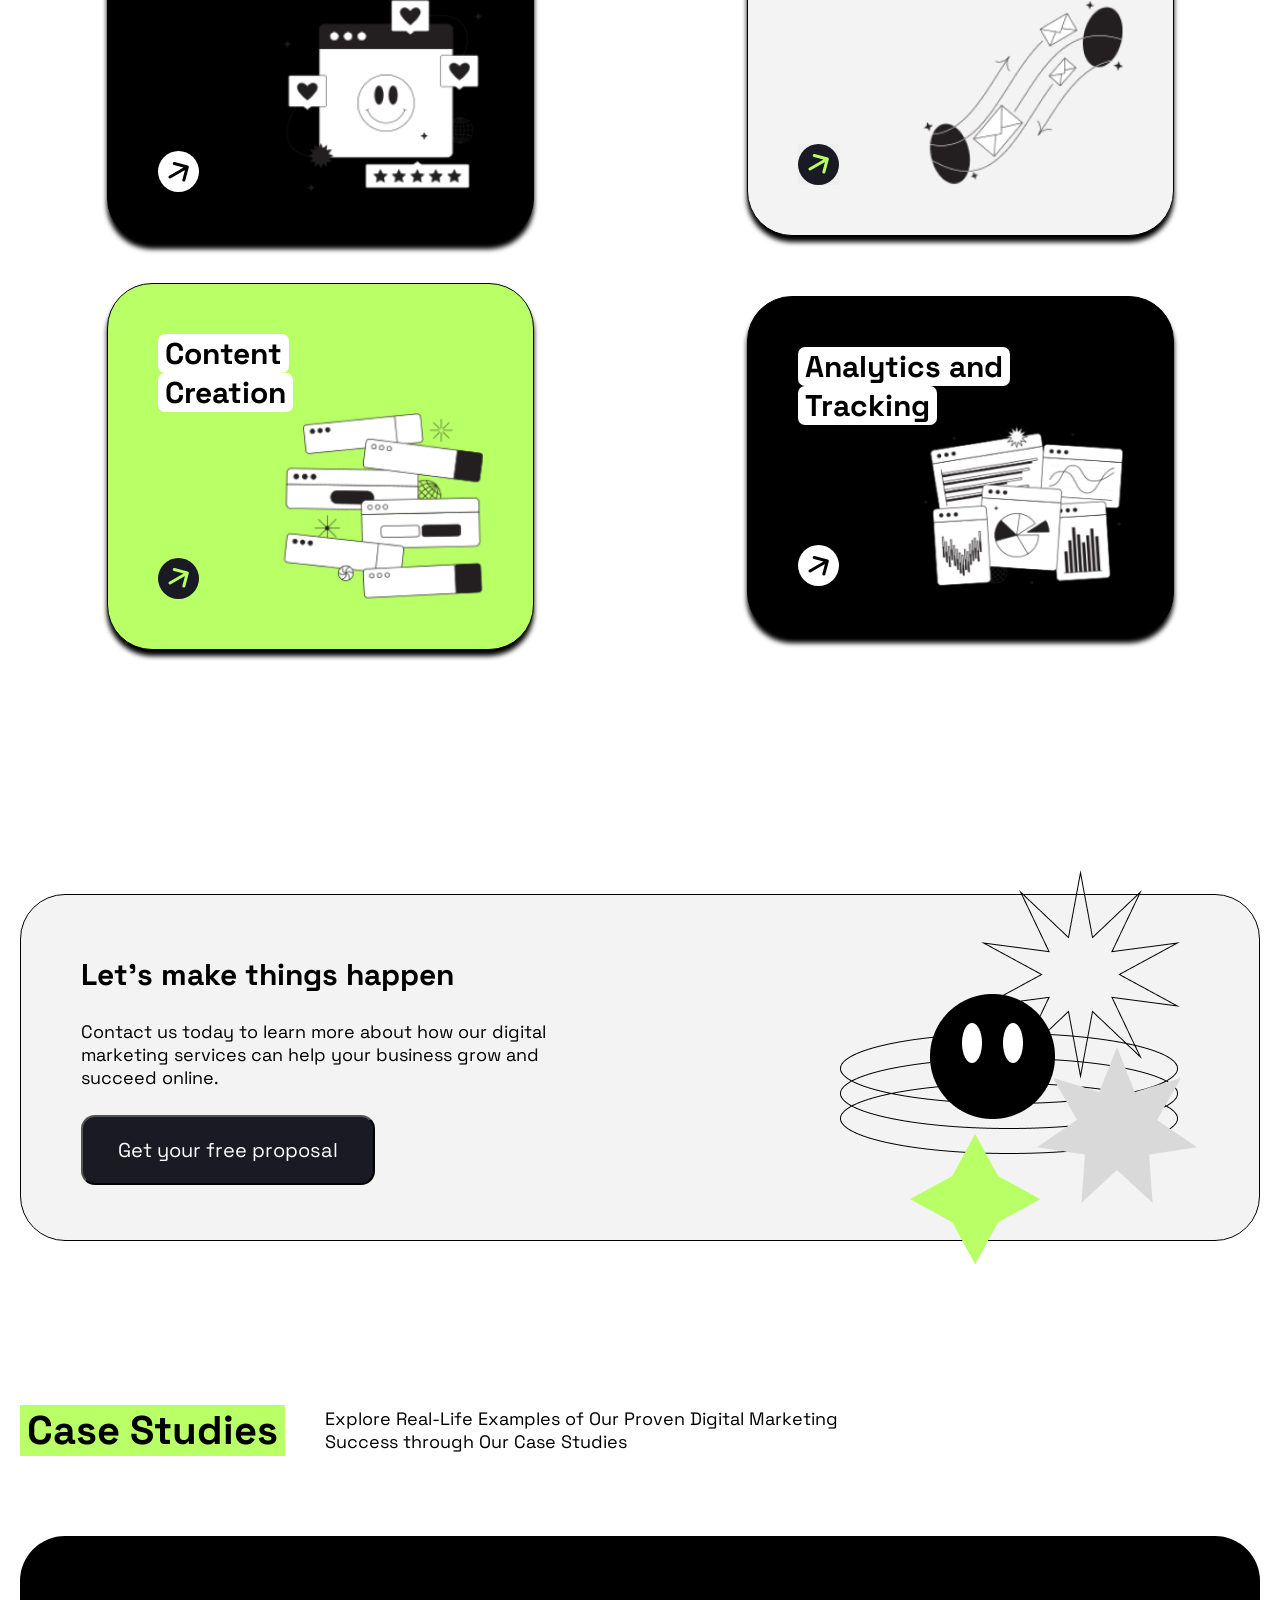
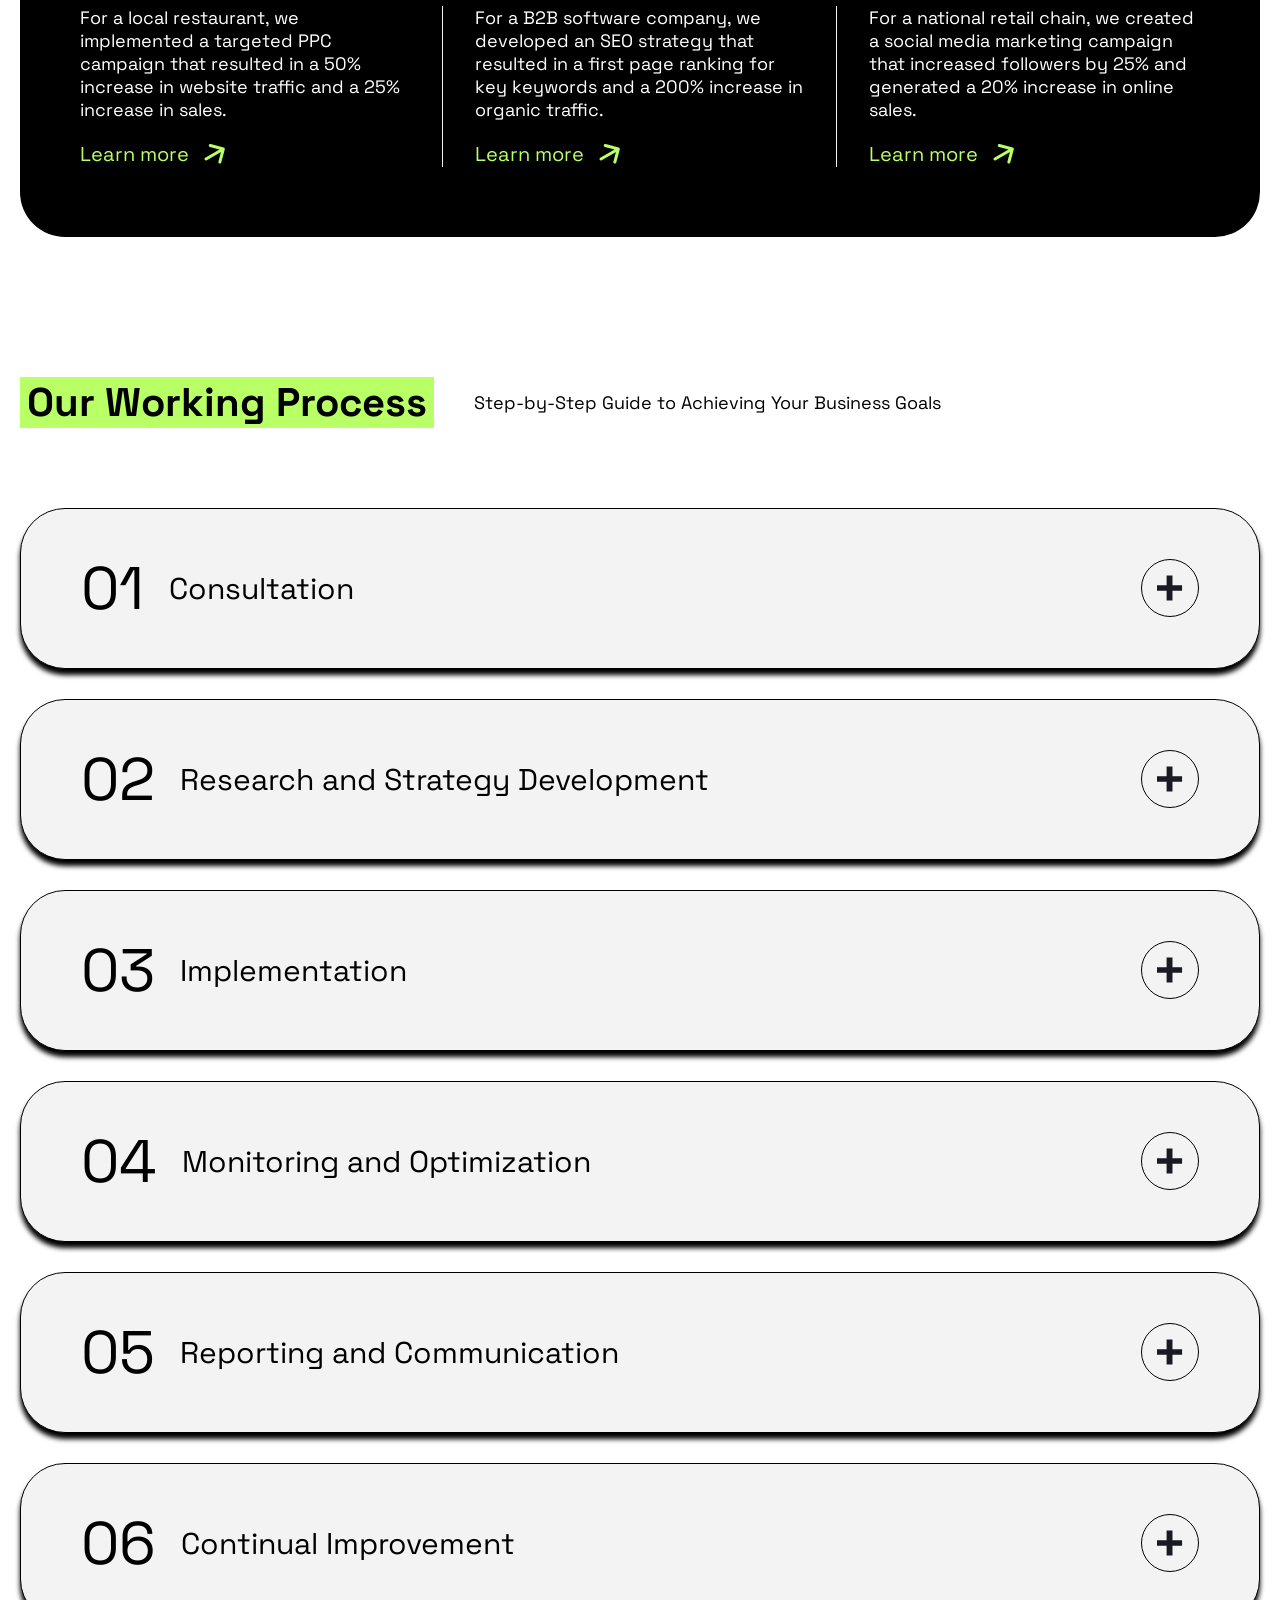
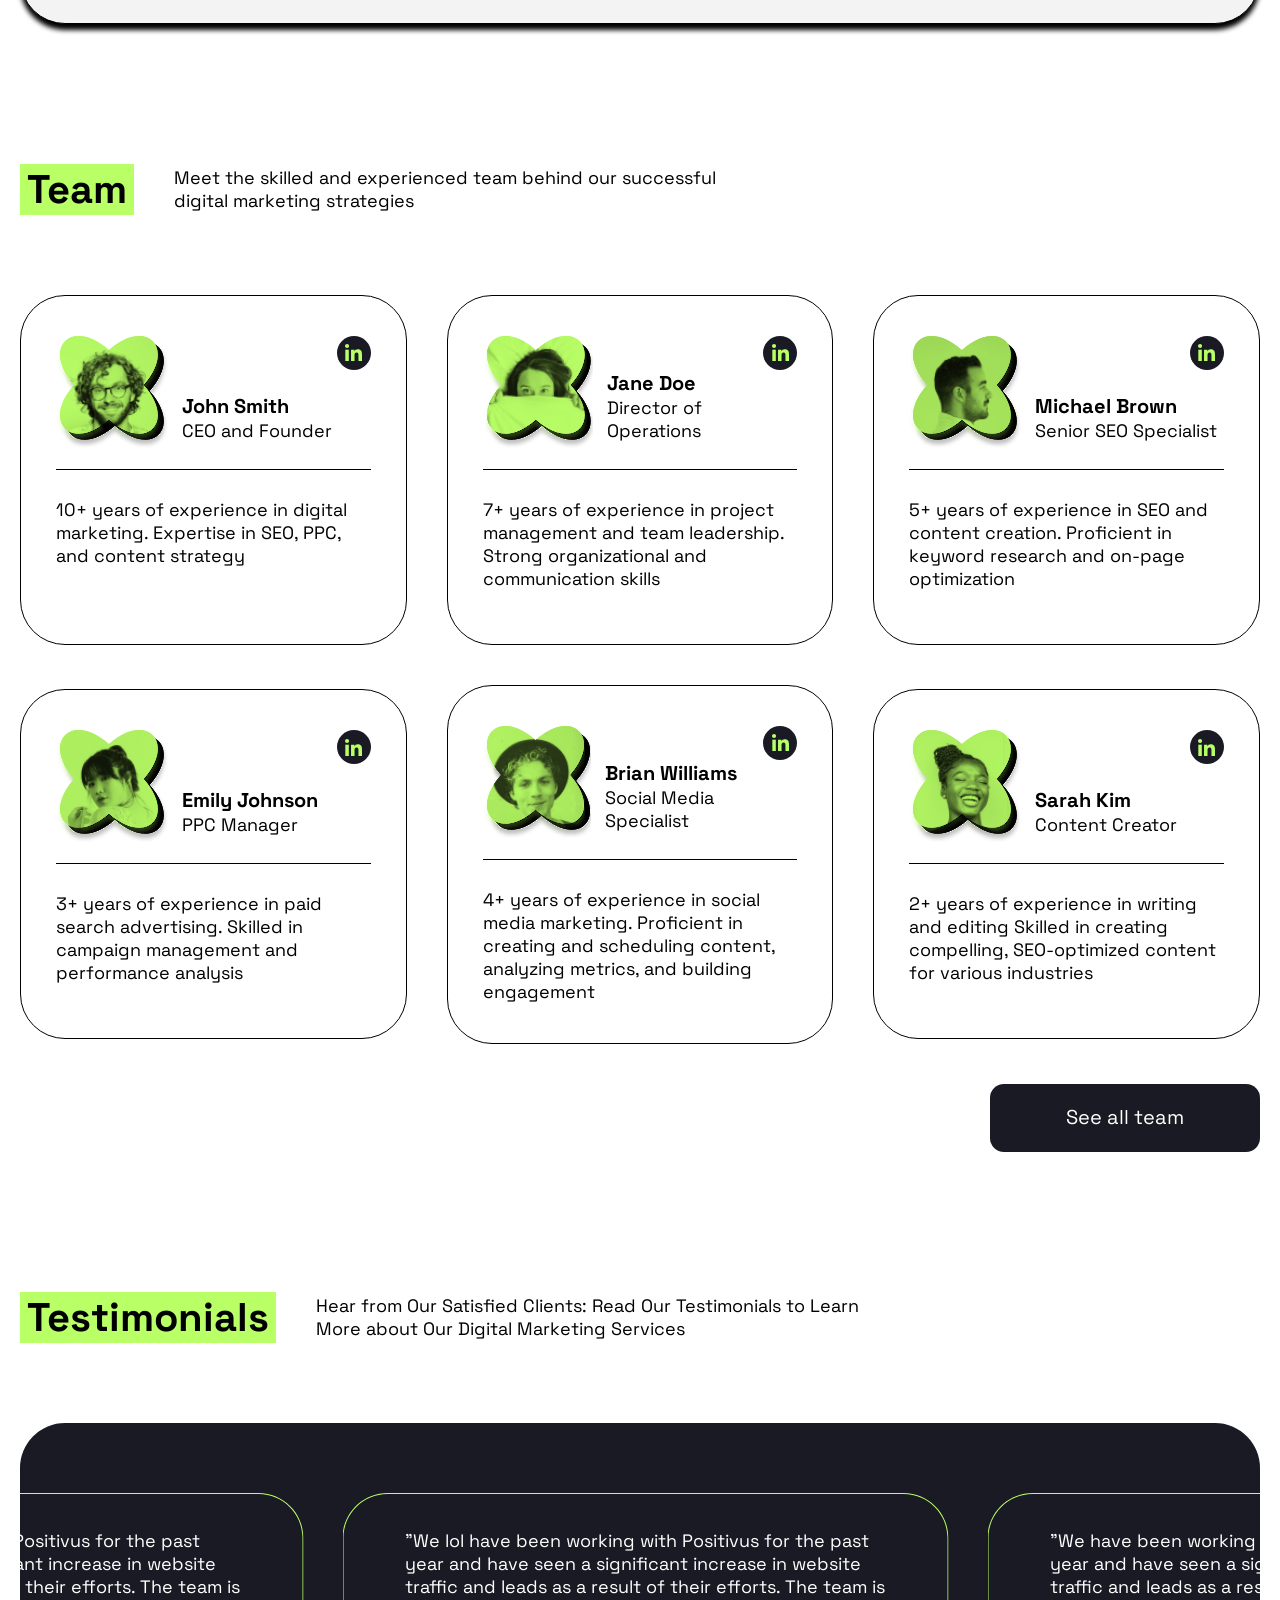
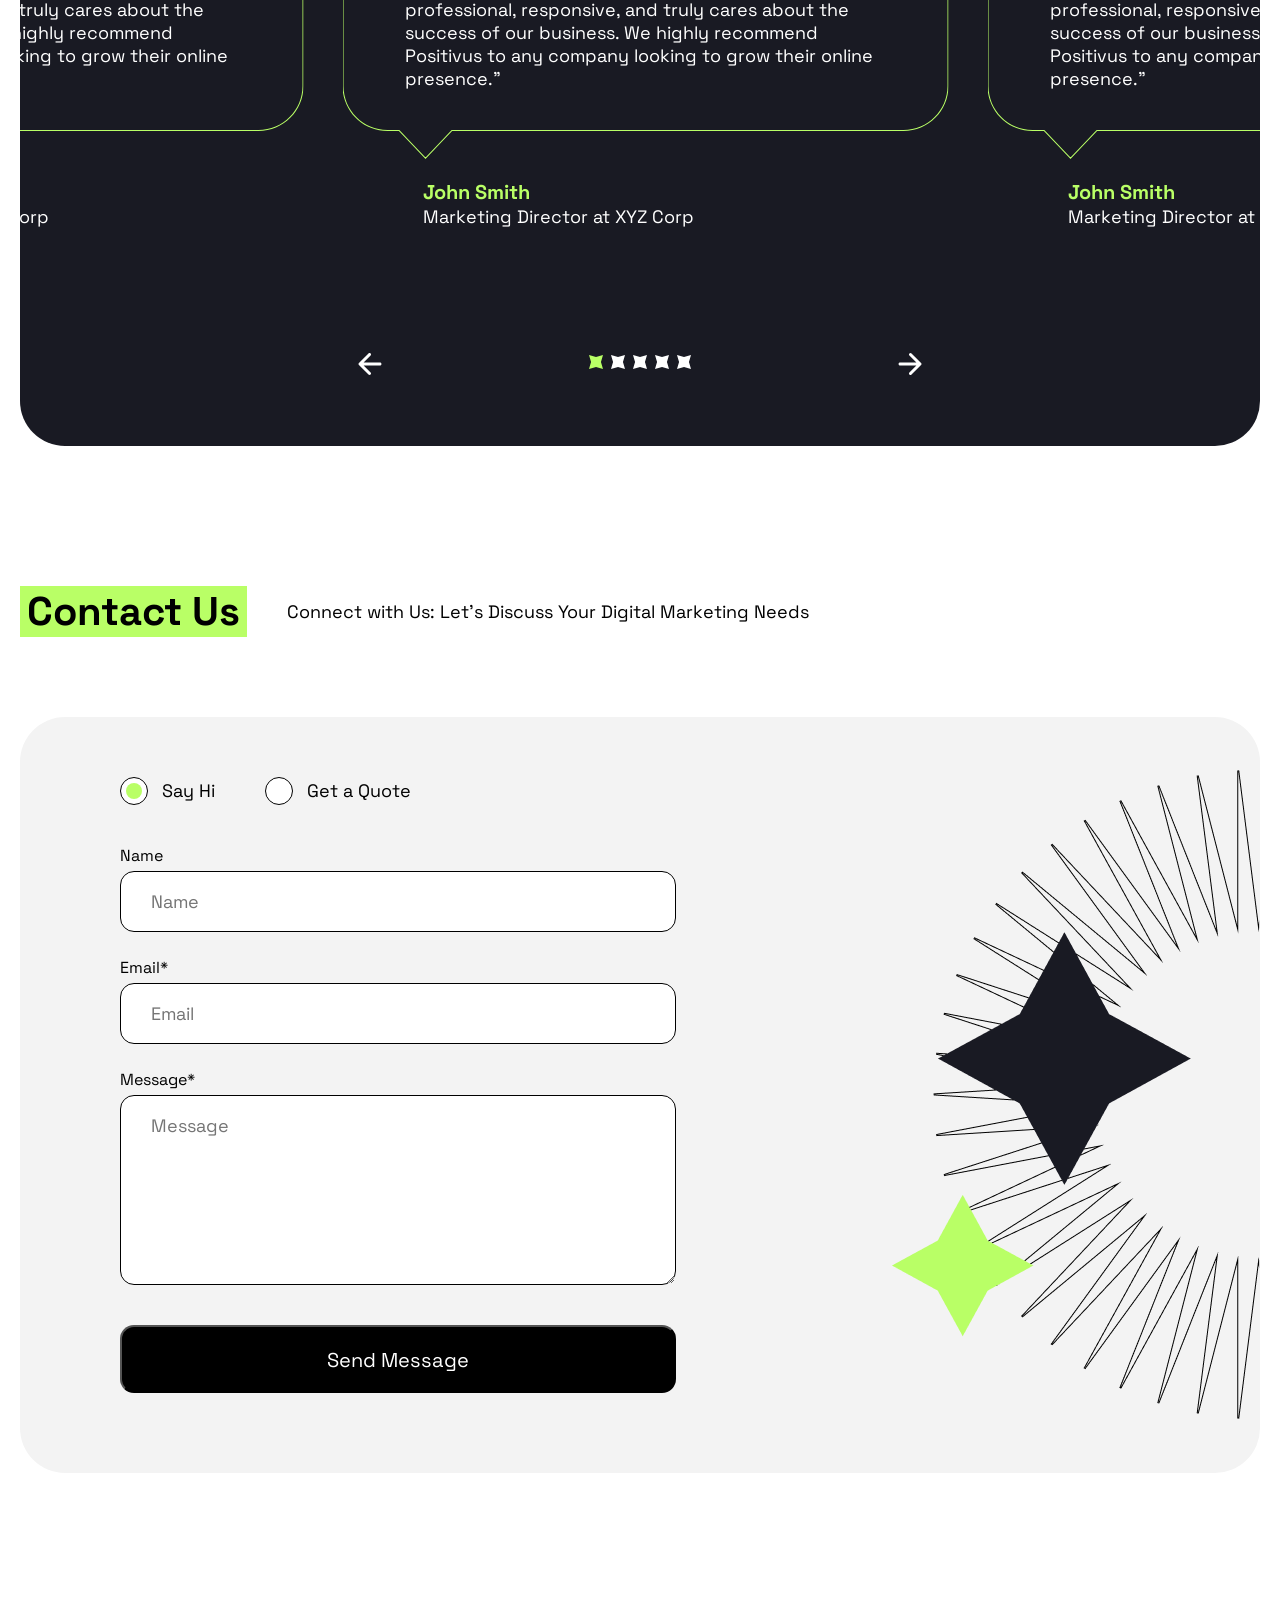
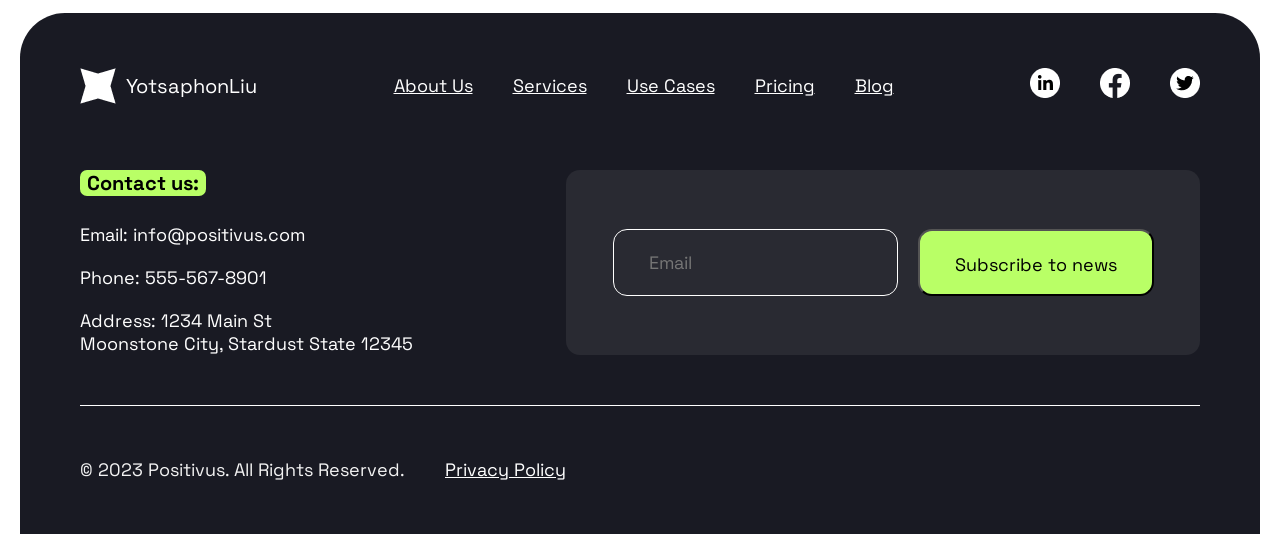
==== commit 7f261ce0: "testimonail media query" ====
--- a/index.html
+++ b/index.html
@@ -907,10 +907,15 @@
                 More about Our Digital Marketing Services
               </p>
             </div>
-            <div class="swiper mySwiper">
+            <div class="swiper xl-testimonail-swiper">
               <div class="swiper-wrapper">
                 <div class="swiper-slide">
                   <div class="bubble">
+                    <img
+                      src="/public/icons/svg/Bubble.svg"
+                      alt="Cloud"
+                      class="cloud-quote"
+                    />
                     <p>
                       "We lol have been working with Positivus for the past year
                       and have seen a significant increase in website traffic
@@ -927,6 +932,11 @@
                 </div>
                 <div class="swiper-slide">
                   <div class="bubble">
+                    <img
+                      src="/public/icons/svg/Bubble.svg"
+                      alt="Cloud"
+                      class="cloud-quote"
+                    />
                     <p>
                       "We have been working with Positivus for the past year and
                       have seen a significant increase in website traffic and
@@ -943,6 +953,11 @@
                 </div>
                 <div class="swiper-slide">
                   <div class="bubble">
+                    <img
+                      src="/public/icons/svg/Bubble.svg"
+                      alt="Cloud"
+                      class="cloud-quote"
+                    />
                     <p>
                       "Hello We JINX have been working with Positivus for the
                       past year and have seen a significant increase in website
@@ -959,6 +974,11 @@
                 </div>
                 <div class="swiper-slide">
                   <div class="bubble">
+                    <img
+                      src="/public/icons/svg/Bubble.svg"
+                      alt="Cloud"
+                      class="cloud-quote"
+                    />
                     <p>
                       "We have been working with Positivus for the past year and
                       have seen a significant increase in website traffic and
@@ -975,6 +995,148 @@
                 </div>
                 <div class="swiper-slide">
                   <div class="bubble">
+                    <img
+                      src="/public/icons/svg/Bubble.svg"
+                      alt="Cloud"
+                      class="cloud-quote"
+                    />
+                    <p>
+                      "We have been working with Positivus for the past year and
+                      have seen a significant increase in website traffic and
+                      leads as a result of their efforts. The team is
+                      professional, responsive, and truly cares about the
+                      success of our business. We highly recommend Positivus to
+                      any company looking to grow their online presence."
+                    </p>
+                  </div>
+                  <div class="testimonial-person">
+                    <h4>John Smith</h4>
+                    <p>Marketing Director at XYZ Corp</p>
+                  </div>
+                </div>
+              </div>
+
+              <div class="swiper-navigation">
+                <div class="left-arrow">
+                  <svg
+                    width="24"
+                    height="24"
+                    viewBox="0 0 24 24"
+                    xmlns="http://www.w3.org/2000/svg"
+                  >
+                    <path
+                      d="M22 13.5C22.8284 13.5 23.5 12.8284 23.5 12C23.5 11.1716 22.8284 10.5 22 10.5L22 13.5ZM0.939341 10.9393C0.353554 11.5251 0.353554 12.4749 0.93934 13.0607L10.4853 22.6066C11.0711 23.1924 12.0208 23.1924 12.6066 22.6066C13.1924 22.0208 13.1924 21.0711 12.6066 20.4853L4.12132 12L12.6066 3.51472C13.1924 2.92893 13.1924 1.97918 12.6066 1.3934C12.0208 0.807611 11.0711 0.807611 10.4853 1.3934L0.939341 10.9393ZM22 10.5L2 10.5L2 13.5L22 13.5L22 10.5Z"
+                    />
+                  </svg>
+                </div>
+                <div class="swiper-pagination"></div>
+                <div class="right-arrow">
+                  <svg
+                    width="24"
+                    height="24"
+                    viewBox="0 0 24 24"
+                    xmlns="http://www.w3.org/2000/svg"
+                  >
+                    <path
+                      d="M22 13.5C22.8284 13.5 23.5 12.8284 23.5 12C23.5 11.1716 22.8284 10.5 22 10.5L22 13.5ZM0.939341 10.9393C0.353554 11.5251 0.353554 12.4749 0.93934 13.0607L10.4853 22.6066C11.0711 23.1924 12.0208 23.1924 12.6066 22.6066C13.1924 22.0208 13.1924 21.0711 12.6066 20.4853L4.12132 12L12.6066 3.51472C13.1924 2.92893 13.1924 1.97918 12.6066 1.3934C12.0208 0.807611 11.0711 0.807611 10.4853 1.3934L0.939341 10.9393ZM22 10.5L2 10.5L2 13.5L22 13.5L22 10.5Z"
+                    />
+                  </svg>
+                </div>
+              </div>
+            </div>
+            <div class="swiper s-testimonail-swiper">
+              <div class="swiper-wrapper">
+                <div class="swiper-slide">
+                  <div class="bubble">
+                    <img
+                      src="/public/interface/Positivus Landing Page Design (1).png"
+                      alt="Cloud"
+                      class="cloud-quote"
+                    />
+                    <p>
+                      "We lol have been working with Positivus for the past year
+                      and have seen a significant increase in website traffic
+                      and leads as a result of their efforts. The team is
+                      professional, responsive, and truly cares about the
+                      success of our business. We highly recommend Positivus to
+                      any company looking to grow their online presence."
+                    </p>
+                  </div>
+                  <div class="testimonial-person">
+                    <h4>John Smith</h4>
+                    <p>Marketing Director at XYZ Corp</p>
+                  </div>
+                </div>
+                <div class="swiper-slide">
+                  <div class="bubble">
+                    <img
+                      src="/public/interface/Positivus Landing Page Design (1).png"
+                      alt="Cloud"
+                      class="cloud-quote"
+                    />
+                    <p>
+                      "We have been working with Positivus for the past year and
+                      have seen a significant increase in website traffic and
+                      leads as a result of their efforts. The team is
+                      professional, responsive, and truly cares about the
+                      success of our business. We highly recommend Positivus to
+                      any company looking to grow their online presence."
+                    </p>
+                  </div>
+                  <div class="testimonial-person">
+                    <h4>John Smith</h4>
+                    <p>Marketing Director at XYZ Corp</p>
+                  </div>
+                </div>
+                <div class="swiper-slide">
+                  <div class="bubble">
+                    <img
+                      src="/public/interface/Positivus Landing Page Design (1).png"
+                      alt="Cloud"
+                      class="cloud-quote"
+                    />
+                    <p>
+                      "Hello We JINX have been working with Positivus for the
+                      past year and have seen a significant increase in website
+                      traffic and leads as a result of their efforts. The team
+                      is professional, responsive, and truly cares about the
+                      success of our business. We highly recommend Positivus to
+                      any company looking to grow their online presence."
+                    </p>
+                  </div>
+                  <div class="testimonial-person">
+                    <h4>John Smith</h4>
+                    <p>Marketing Director at XYZ Corp</p>
+                  </div>
+                </div>
+                <div class="swiper-slide">
+                  <div class="bubble">
+                    <img
+                      src="/public/interface/Positivus Landing Page Design (1).png"
+                      alt="Cloud"
+                      class="cloud-quote"
+                    />
+                    <p>
+                      "We have been working with Positivus for the past year and
+                      have seen a significant increase in website traffic and
+                      leads as a result of their efforts. The team is
+                      professional, responsive, and truly cares about the
+                      success of our business. We highly recommend Positivus to
+                      any company looking to grow their online presence."
+                    </p>
+                  </div>
+                  <div class="testimonial-person">
+                    <h4>John Smith</h4>
+                    <p>Marketing Director at XYZ Corp</p>
+                  </div>
+                </div>
+                <div class="swiper-slide">
+                  <div class="bubble">
+                    <img
+                      src="/public/interface/Positivus Landing Page Design (1).png"
+                      alt="Cloud"
+                      class="cloud-quote"
+                    />
                     <p>
                       "We have been working with Positivus for the past year and
                       have seen a significant increase in website traffic and
@@ -1189,7 +1351,7 @@
     <script src="https://cdn.jsdelivr.net/npm/swiper@11/swiper-bundle.min.js"></script>
 
     <script>
-      var swiper = new Swiper(".mySwiper", {
+      var xl_testimonail_swiper = new Swiper(".xl-testimonail-swiper", {
         slidesPerView: 2,
         centeredSlides: true,
         spaceBetween: 50,
@@ -1218,6 +1380,35 @@
         },
       });
 
+      var s_testimonail_swiper = new Swiper(".s-testimonail-swiper", {
+        slidesPerView: 1,
+        // centeredSlides: true,
+        // spaceBetween: 50,
+        loop: true,
+        pagination: {
+          el: ".swiper-pagination",
+          clickable: true,
+          renderBullet: function (index, className) {
+            console.log(className);
+
+            return `<svg \
+                  width='14' \
+                  height='14' \
+                  viewBox='0 0 14 14' \
+                  xmlns='http://www.w3.org/2000/svg' \
+                  class='${className}' \
+                > \
+                  <path \
+                    d='M7.0099 2.05941L14 0L11.9604 7.0099L14 14L7.0099 11.9604L0 14L2.05941 7.0099L0 0L7.0099 2.05941Z'\
+                  /></svg>`;
+          },
+        },
+        navigation: {
+          nextEl: ".right-arrow",
+          prevEl: ".left-arrow",
+        },
+      });
+
       var laptop_logo_swiper = new Swiper(".laptop-logo-swipe", {
         speed: 5000,
         autoplay: {
--- a/css/style.css
+++ b/css/style.css
@@ -468,9 +468,12 @@
     grid-template-columns: 1fr 1fr;
     gap: 40px;
 
+    /* place-self: center; */
+
     .services-grid-item {
+      place-self: center;
       max-height: 310px;
-      max-width: 600px;
+      max-width: 800px;
       background-color: var(--gray);
       border: 1px solid var(--black);
       border-radius: 45px;
@@ -586,9 +589,9 @@
   @media screen and (max-width: 1300px) {
     .services-grid {
       .services-grid-item {
+        max-height: none;
         flex-direction: column;
         max-width: none;
-        gap: 27px;
 
         .learn-more-btn {
           .learn-more-text {
@@ -813,6 +816,36 @@
       background-color: var(--gray); /* Separator color */
     }
   }
+
+  @media screen and (max-width: 930px) {
+    .case-studies-grid {
+      background-color: transparent;
+      margin-top: 40px;
+
+      display: flex;
+      overflow-y: hidden;
+      gap: 80px;
+
+      -ms-overflow-style: none; /* IE and Edge */
+      scrollbar-width: none; /* Firefox */
+
+      .case-studies-item {
+        min-width: 350px;
+        background-color: var(--black);
+        border-radius: 45px;
+
+        padding: 42px 50px;
+      }
+
+      .case-studies-item:not(:last-child)::after {
+        display: none;
+      }
+    }
+
+    .case-studies-grid::-webkit-scrollbar {
+      display: none;
+    }
+  }
 }
 
 .our-working-process {
@@ -853,8 +886,8 @@
         }
 
         .expand-btn {
-          height: 58px;
-          width: 58px;
+          min-height: 58px;
+          min-width: 58px;
           border: 1px solid var(--black);
           border-radius: 100%;
           display: flex;
@@ -917,6 +950,99 @@
       }
     }
   }
+
+  @media screen and (max-width: 725px) {
+    .our-working-process-grid {
+      margin-top: 30px;
+      gap: 20px;
+
+      .our-working-process-item {
+        padding: 30px;
+        border-radius: 45px;
+
+        .our-working-process-label {
+          .header {
+            display: flex;
+            justify-content: center;
+            align-items: center;
+            gap: 25px;
+
+            .number {
+              font-size: 30px;
+            }
+            .header-text {
+              font-size: var(--h4-font-size);
+            }
+          }
+
+          .expand-btn {
+            min-height: 30px;
+            min-width: 30px;
+            border: 1px solid var(--black);
+            border-radius: 100%;
+            display: flex;
+            justify-content: center;
+            align-items: center;
+            position: relative;
+
+            .plus-icon,
+            .minus-icon {
+              width: 13px;
+              height: 13px;
+              position: absolute;
+              transition: opacity 0.5s ease, transform 0.5s ease;
+            }
+
+            .plus-icon {
+              opacity: 1;
+              transform: rotate(0deg);
+            }
+
+            .minus-icon {
+              opacity: 0;
+              transform: rotate(-90deg);
+            }
+          }
+        }
+
+        p {
+          transform: translateY(-20px);
+          height: 0;
+          overflow: hidden;
+          opacity: 0;
+          transition: 0.7s ease;
+          padding: 0;
+        }
+      }
+
+      .our-working-process-item.expanded {
+        background-color: var(--lime);
+
+        .our-working-process-label {
+          border-bottom: 1px solid var(--black);
+
+          .expand-btn {
+            .plus-icon {
+              opacity: 0;
+              transform: rotate(90deg);
+            }
+
+            .minus-icon {
+              opacity: 1;
+              transform: rotate(0deg);
+            }
+          }
+        }
+
+        p {
+          transform: translateY(0);
+          height: auto; /* Adjust to a value large enough for your content */
+          opacity: 1;
+          padding: 30px 0; /* Restore padding when expanded */
+        }
+      }
+    }
+  }
 }
 
 .team {
@@ -928,6 +1054,9 @@
     gap: 40px;
 
     .team-item {
+      place-self: center;
+      max-width: 600px;
+      min-height: 350px;
       padding: 40px 35px;
       border: 1px solid var(--black);
       border-radius: 45px;
@@ -1012,102 +1141,319 @@
       text-align: center;
     }
   }
+
+  @media screen and (max-width: 1240px) {
+    .team-grid {
+      padding-top: 40px;
+      grid-template-columns: repeat(2, 1fr);
+      gap: 40px;
+    }
+  }
+
+  @media screen and (max-width: 900px) {
+    .team-grid {
+      padding-top: 40px;
+      grid-template-columns: 1fr;
+      gap: 40px;
+
+      .team-item {
+        padding: 40px 35px;
+        border: 1px solid var(--black);
+        border-radius: 45px;
+
+        --var-item-gap: 56px;
+        display: flex;
+        flex-direction: column;
+        gap: var(--var-item-gap);
+
+        .person-title {
+          position: relative;
+          display: flex;
+          gap: 20px;
+
+          .flower-container {
+            width: 106px;
+            height: 106px;
+            background-size: 100%;
+            background-image: url("/public/mask/Positivus\ Landing\ Page\ Design\ Vector.svg")
+              none repeat;
+            filter: drop-shadow(6px 6px 0px rgba(0, 0, 0, 1));
+
+            img {
+              mask: url("/public/mask/Positivus\ Landing\ Page\ Design\ Vector.svg");
+              width: 100%;
+              height: 100%;
+            }
+          }
+
+          .person-info {
+            align-self: flex-end;
+          }
+
+          .person-linkedin {
+            position: absolute;
+            right: 0;
+            top: 0;
+            background-color: var(--dark);
+            border-radius: 100%;
+            width: 34px;
+            height: 34px;
+
+            display: flex;
+            justify-content: center;
+            align-items: center;
+            svg {
+              fill: var(--lime);
+            }
+          }
+        }
+
+        .person-title:not(:last-child)::after {
+          content: "";
+          position: absolute;
+          left: 0;
+          right: 0;
+          bottom: calc(var(--var-item-gap) / 2 * -1);
+          height: 1px; /* Separator thickness */
+          background-color: var(--black); /* Separator color */
+        }
+      }
+    }
+
+    .all-team-btn {
+      justify-content: center;
+
+      a {
+        min-width: 390px;
+      }
+    }
+  }
 }
 
 /*.testimonial */
 
-.swiper {
-  margin-top: 80px;
-  padding: 70px 0;
-  background-color: var(--dark);
-  border-radius: 45px;
-
-  display: flex;
-  flex-direction: column;
-  align-items: center;
-  gap: 124px;
-
-  .swiper-wrapper {
+.testimonials-wrapper {
+  .swiper-navigation {
+    width: 564px;
     display: flex;
-
-    .swiper-slide {
+    justify-content: center;
+    align-items: center;
+    gap: 190px;
+
+    .left-arrow,
+    .right-arrow {
+      position: static;
+      transition: 0.3s opacity;
+      transform: translate3d(0, 0, 0);
+      transition: background-color 0.3s ease;
+
+      bottom: 8px;
+
+      display: flex;
+
+      svg {
+        fill: var(--white);
+      }
+    }
+
+    .right-arrow {
+      rotate: 180deg;
+    }
+
+    .swiper-pagination {
+      position: static;
+
+      .swiper-pagination-bullet {
+        background-color: transparent;
+        border-radius: 0;
+        height: 14px;
+        width: 14px;
+        fill: var(--white);
+        opacity: 1;
+      }
+
+      .swiper-pagination-bullet-active {
+        fill: var(--lime);
+      }
+
+      .swiper-pagination-bullets.swiper-pagination-horizontal {
+        width: auto;
+      }
+    }
+  }
+
+  .xl-testimonail-swiper {
+    margin-top: 80px;
+    padding: 70px 0;
+    background-color: var(--dark);
+    border-radius: 45px;
+
+    display: flex;
+    flex-direction: column;
+    align-items: center;
+    gap: 124px;
+
+    .swiper-wrapper {
+      display: flex;
+
+      .swiper-slide {
+        display: flex;
+        flex-direction: column;
+        gap: 20px;
+        .bubble {
+          position: relative;
+          width: 606px;
+          height: 266px;
+
+          .cloud-quote {
+            width: 100%;
+          }
+
+          p {
+            position: absolute;
+            top: 30%;
+            left: 50%;
+            transform: translate(-50%, -30%);
+            width: 502px;
+            color: var(--white);
+            padding: 10px;
+          }
+        }
+
+        .testimonial-person {
+          padding-left: 80px;
+          h4 {
+            color: var(--lime);
+          }
+
+          p {
+            color: var(--white);
+          }
+        }
+      }
+    }
+  }
+
+  .s-testimonail-swiper {
+    display: none;
+  }
+
+  @media screen and (max-width: 1240px) {
+    .xl-testimonail-swiper {
+      display: none;
+    }
+
+    .s-testimonail-swiper {
+      display: flex;
+      margin-top: 80px;
+      padding: 70px 0;
+      background-color: var(--dark);
+      border-radius: 45px;
+
       display: flex;
       flex-direction: column;
-      gap: 20px;
-      .bubble {
-        width: 606px;
-        height: 266px;
-
-        background: url("/public/icons/svg/Bubble.svg") no-repeat center center;
-        padding: 50px;
-
-        p {
-          width: 502px;
-          color: var(--white);
-        }
-      }
-
-      .testimonial-person {
-        padding-left: 80px;
-        h4 {
-          color: var(--lime);
-        }
-
-        p {
-          color: var(--white);
-        }
-      }
-    }
-  }
-}
-
-.swiper-pagination {
-  position: static;
-}
-
-.swiper-pagination-bullet {
-  background-color: transparent;
-  border-radius: 0;
-  height: 14px;
-  width: 14px;
-  fill: var(--white);
-  opacity: 1;
-}
-
-.swiper-pagination-bullet-active {
-  fill: var(--lime);
-}
-
-.left-arrow,
-.right-arrow {
-  position: static;
-  transition: 0.3s opacity;
-  transform: translate3d(0, 0, 0);
-  transition: background-color 0.3s ease;
-
-  bottom: 8px;
-
-  display: flex;
-
-  svg {
-    fill: var(--white);
-  }
-}
-
-.right-arrow {
-  rotate: 180deg;
-}
-
-.swiper-navigation {
-  width: 564px;
-  display: flex;
-  justify-content: center;
-  align-items: center;
-  gap: 190px;
-}
-
-.swiper-pagination-bullets.swiper-pagination-horizontal {
-  width: auto;
+      align-items: center;
+      gap: 124px;
+
+      .swiper-wrapper {
+        display: flex;
+
+        .swiper-slide {
+          display: flex;
+          justify-content: center;
+          align-items: center;
+          flex-direction: column;
+          gap: 20px;
+          .bubble {
+            max-width: 606px;
+            height: auto;
+            position: relative;
+
+            .cloud-quote {
+              width: 410px;
+            }
+
+            p {
+              position: absolute;
+              top: 30%;
+              left: 50%;
+              transform: translate(-50%, -30%);
+              display: block;
+              width: 80%;
+              color: var(--white);
+              padding: 0 10px;
+            }
+          }
+
+          .testimonial-person {
+            padding-left: 0;
+            h4 {
+              color: var(--lime);
+            }
+
+            p {
+              color: var(--white);
+            }
+          }
+        }
+      }
+    }
+  }
+
+  @media screen and (max-width: 780px) {
+    .swiper-navigation {
+      width: 80%;
+      gap: 0;
+    }
+
+    .s-testimonail-swiper {
+      margin-top: 40px;
+      padding: 30px 0;
+      background-color: var(--dark);
+      border-radius: 45px;
+      gap: 60px;
+
+      .swiper-wrapper {
+        display: flex;
+
+        .swiper-slide {
+          .bubble {
+            .cloud-quote {
+              width: 410px;
+            }
+          }
+        }
+      }
+    }
+  }
+
+  @media screen and (max-width: 490px) {
+    .s-testimonail-swiper {
+      .swiper-wrapper {
+        .swiper-slide {
+          .bubble {
+            .cloud-quote {
+              width: 370px;
+            }
+          }
+        }
+      }
+    }
+  }
+
+  @media screen and (max-width: 440px) {
+    .s-testimonail-swiper {
+      .swiper-wrapper {
+        .swiper-slide {
+          .bubble {
+            .cloud-quote {
+              width: 310px;
+            }
+          }
+        }
+      }
+    }
+  }
 }
 
 .contact-us {
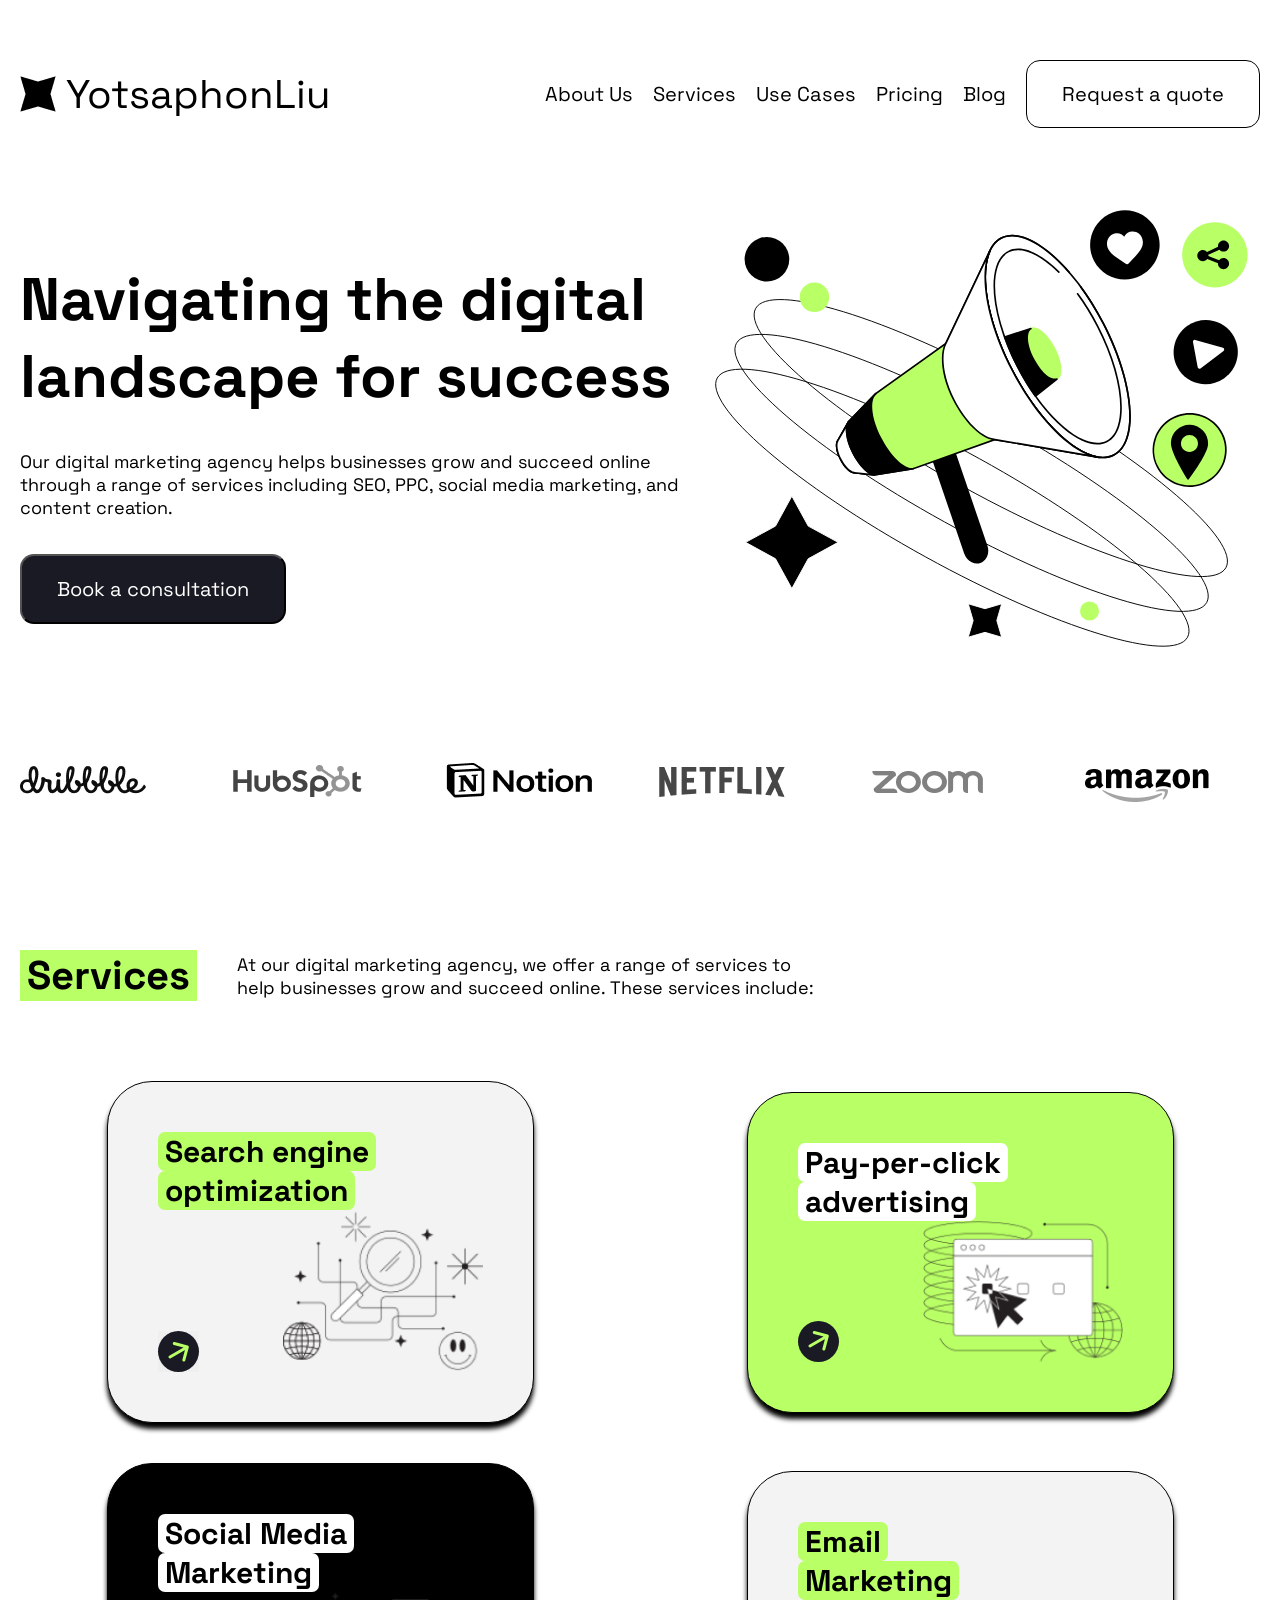
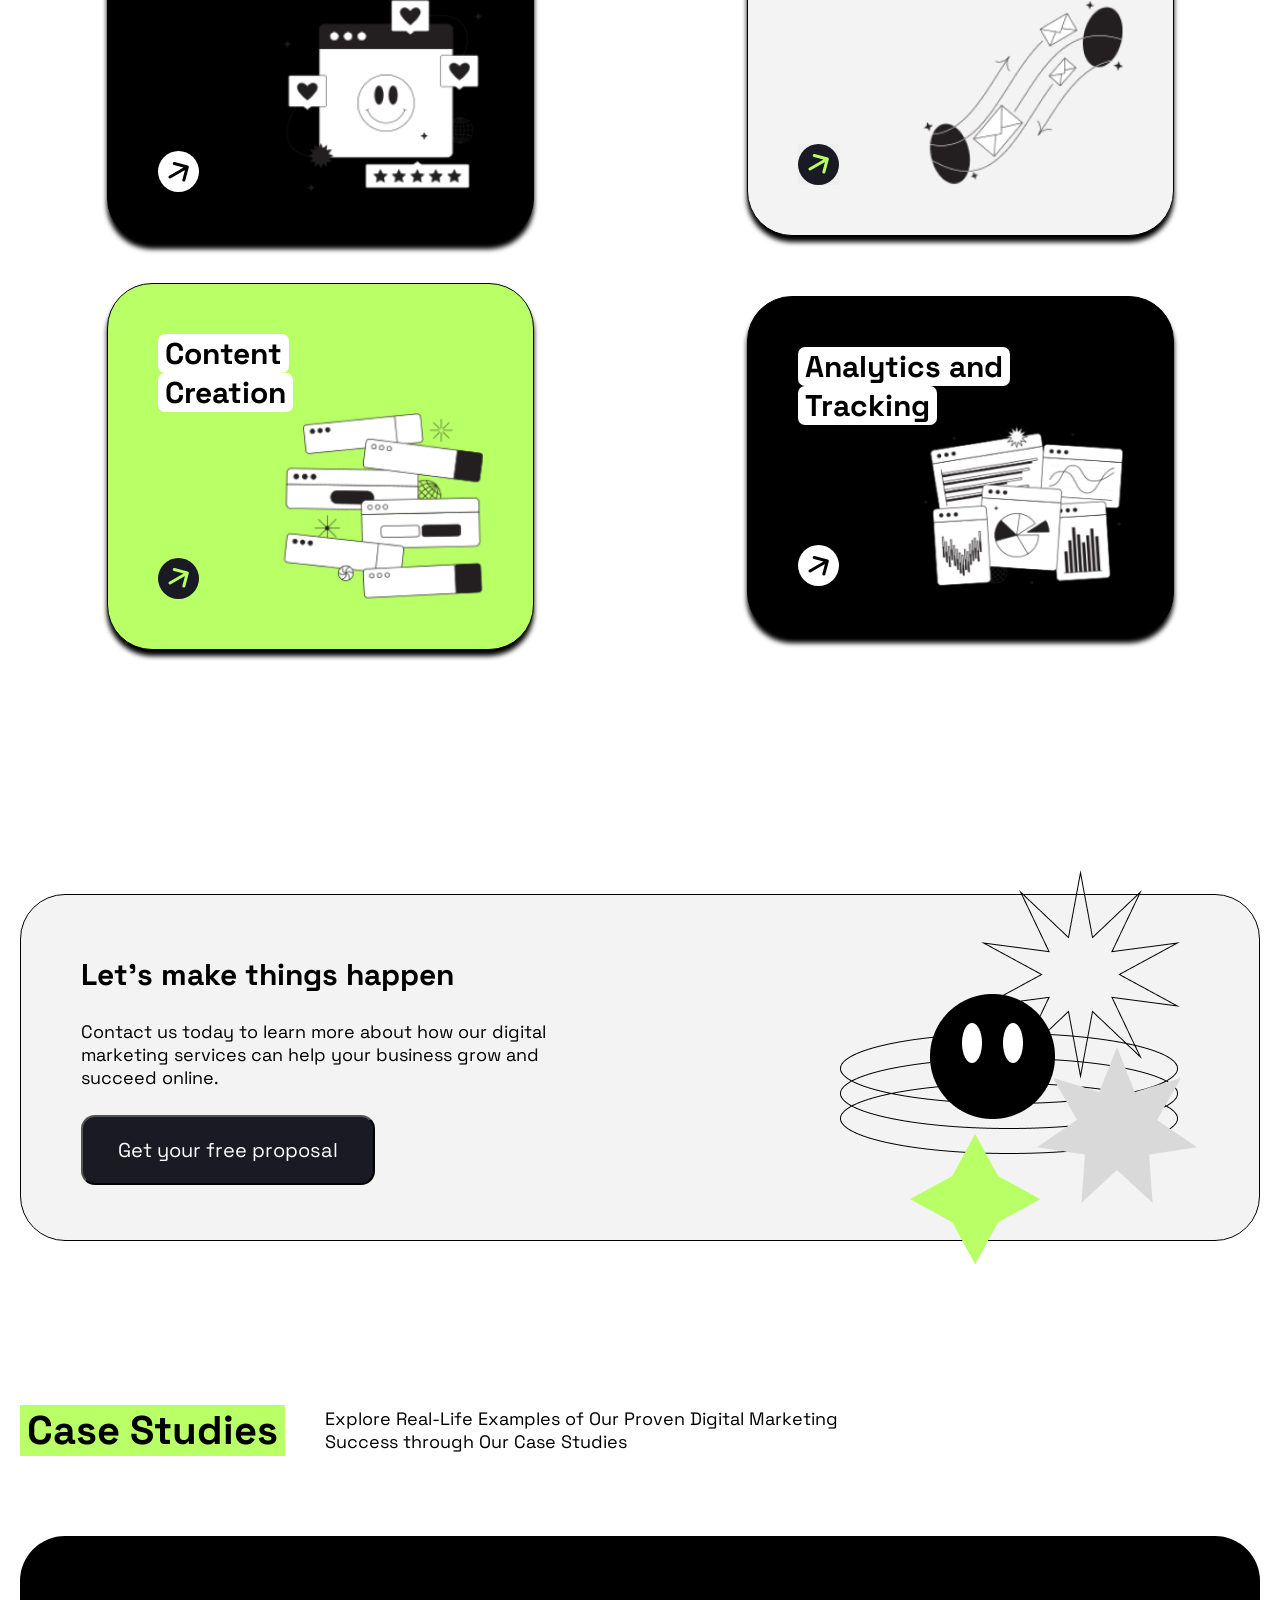
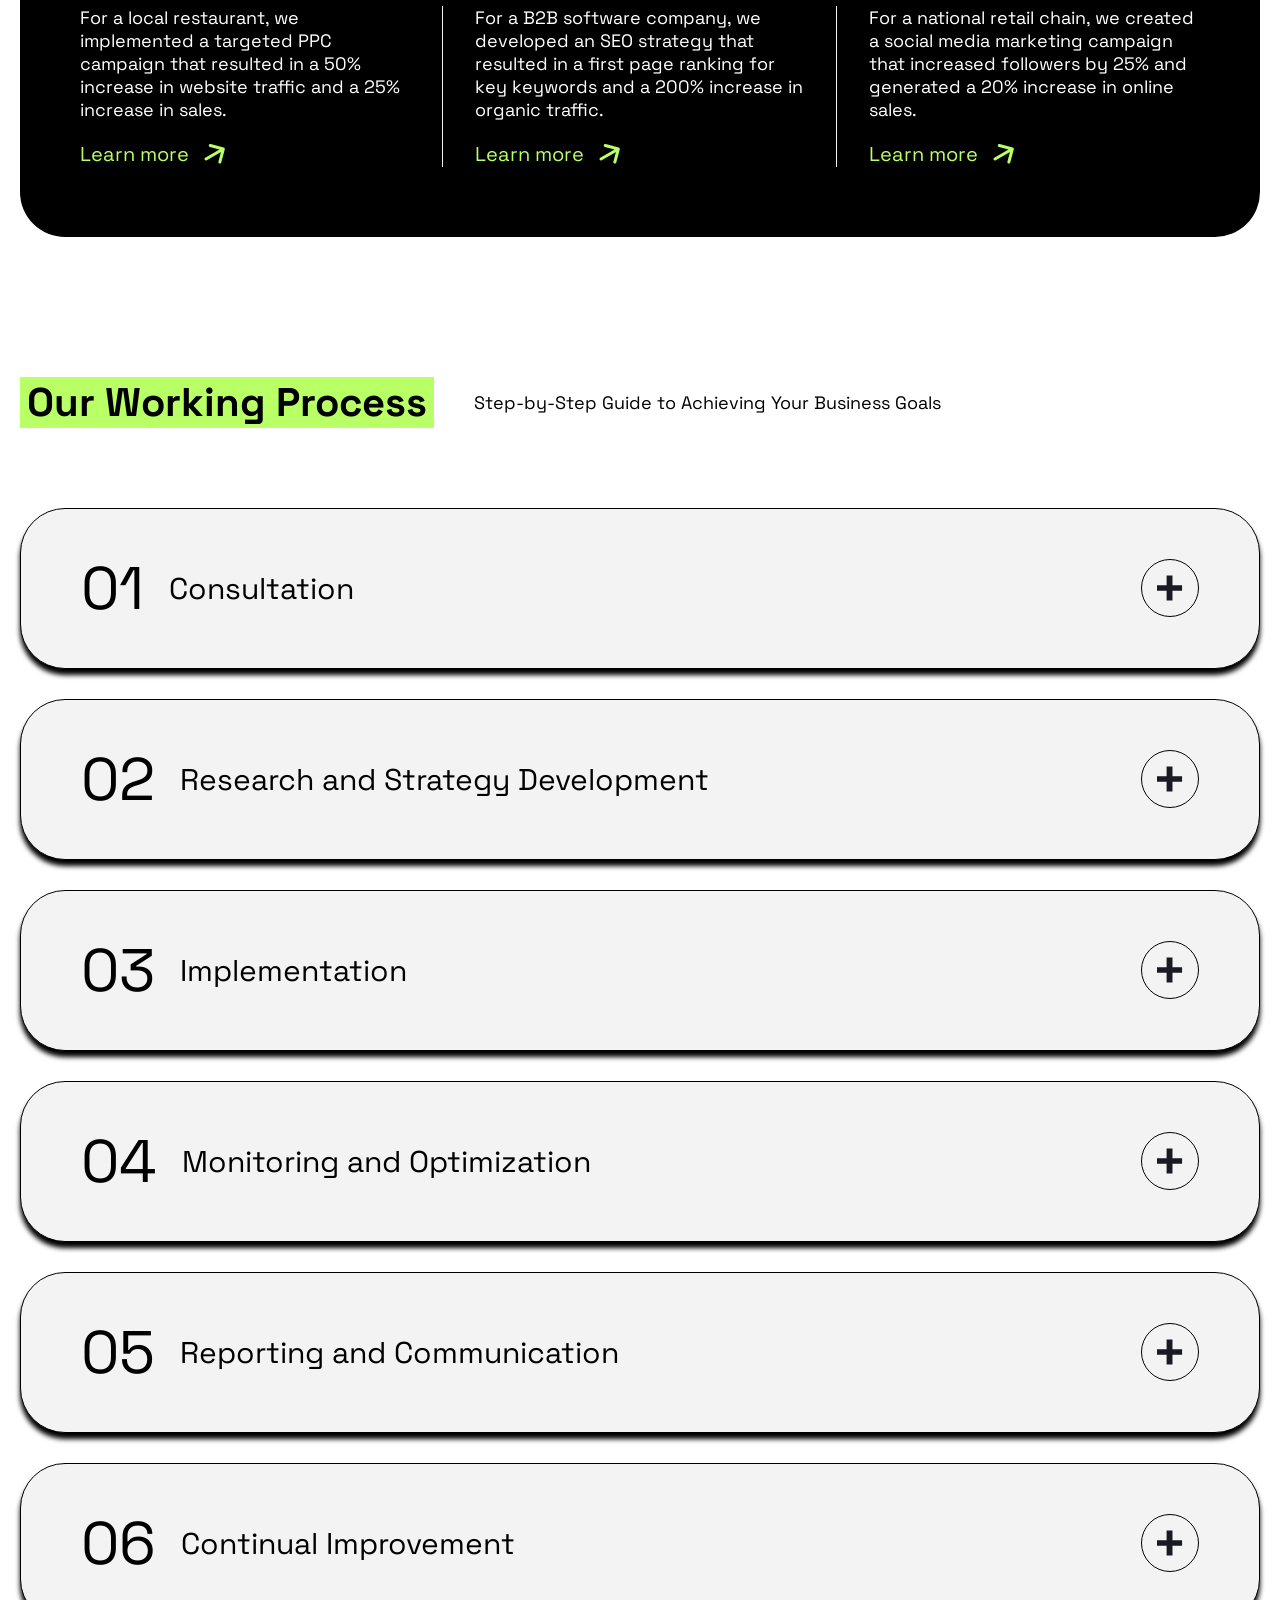
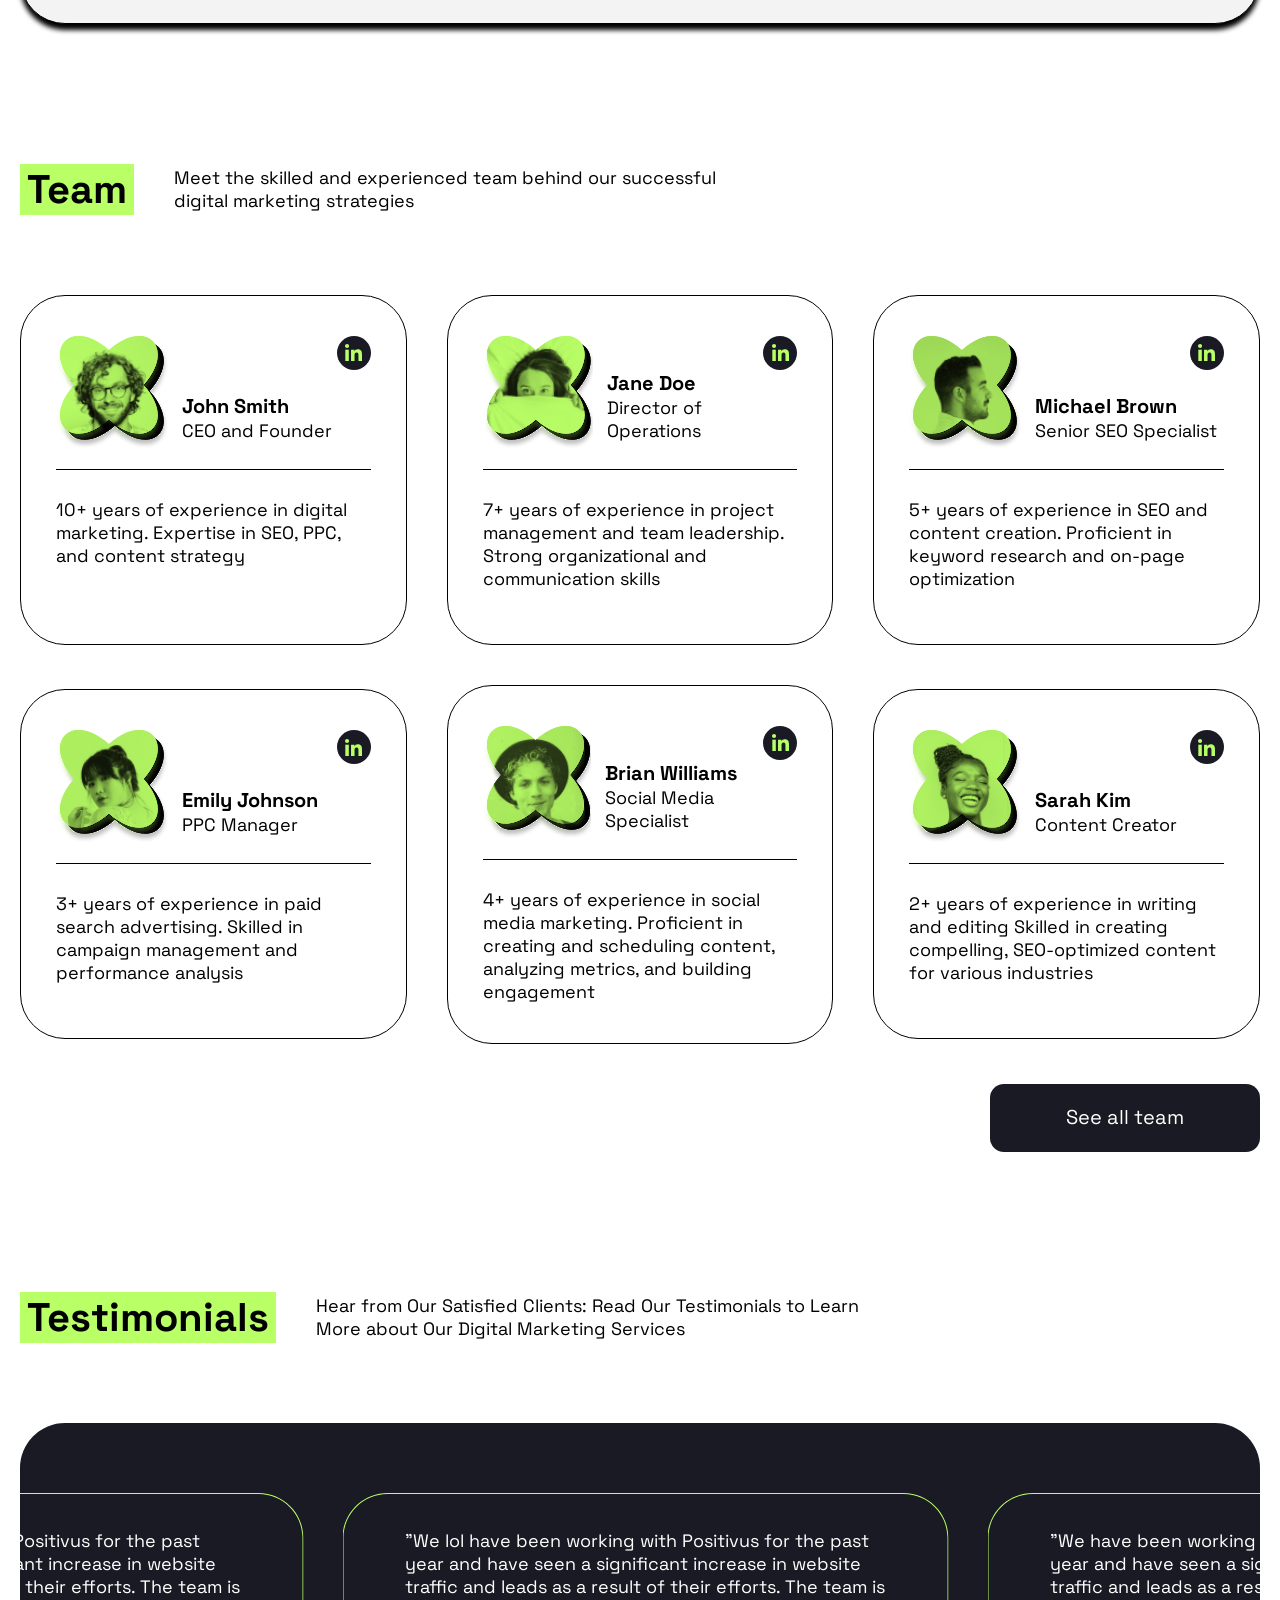
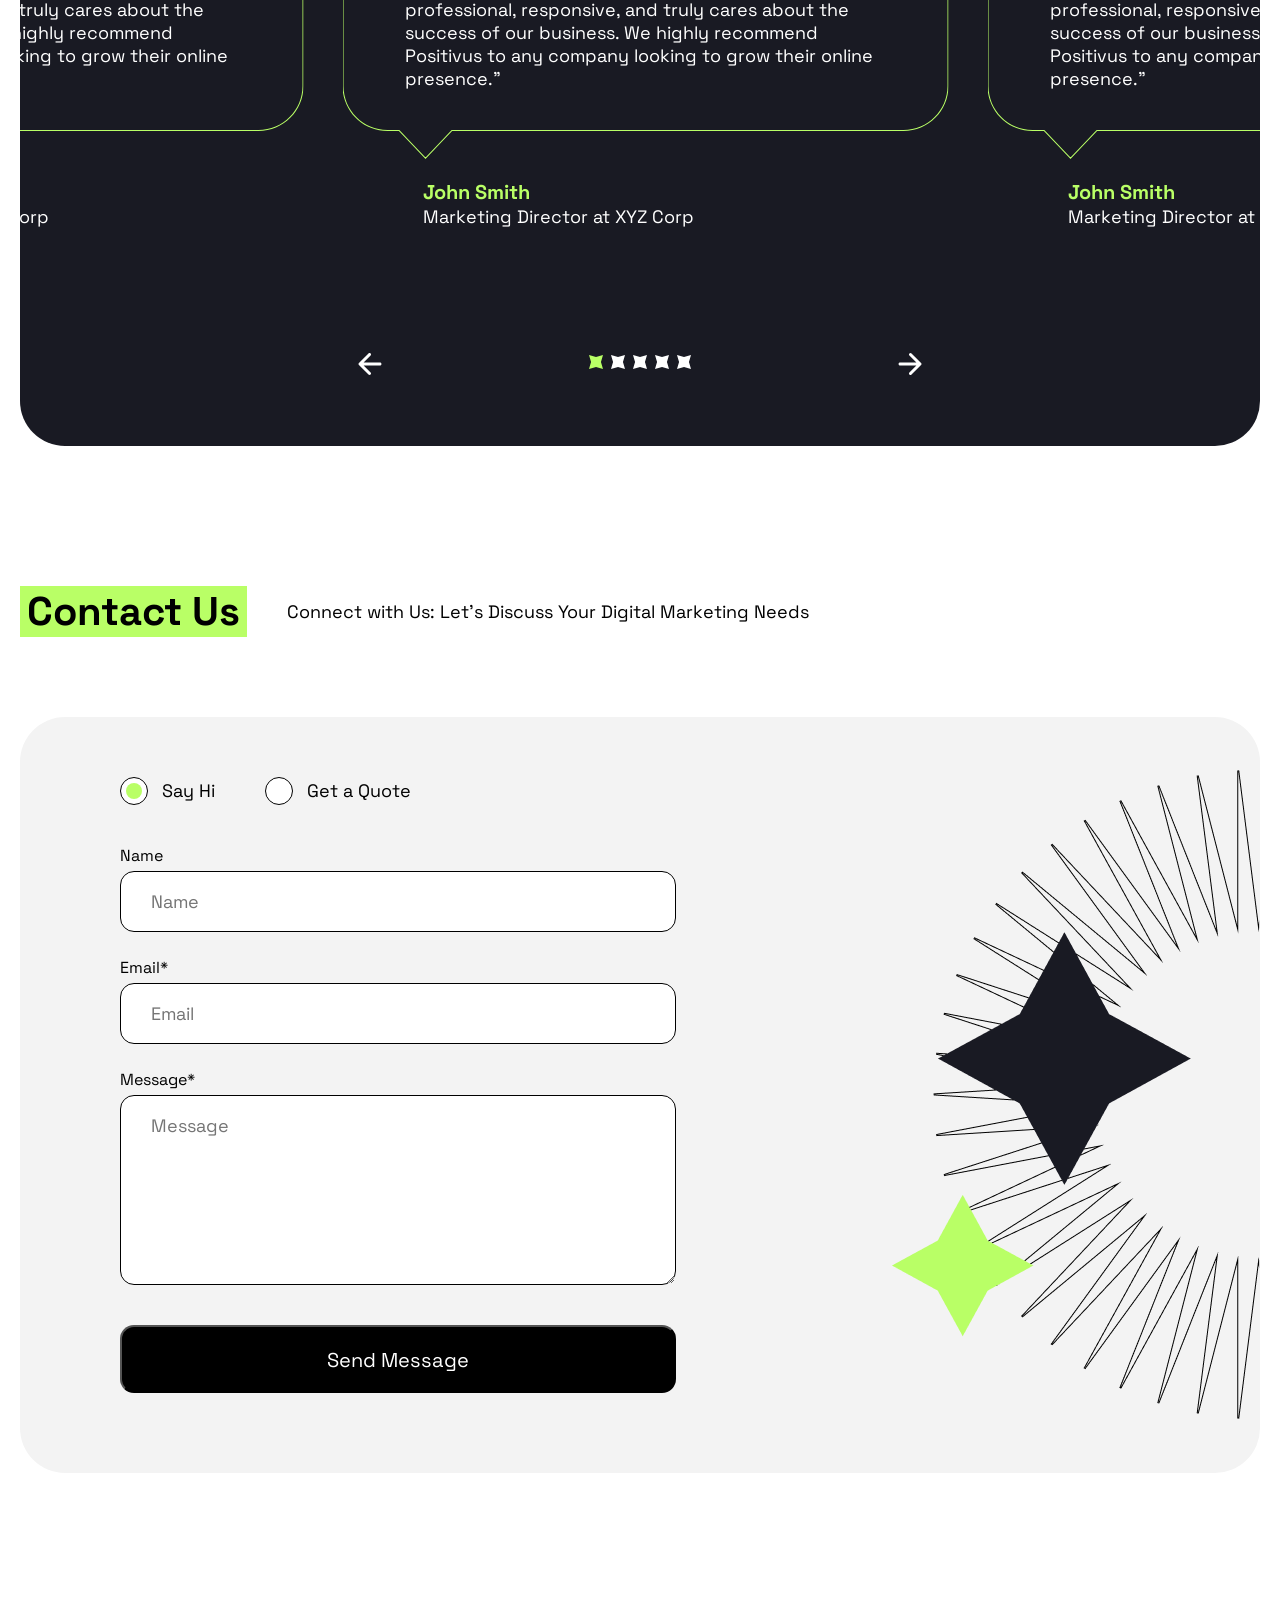
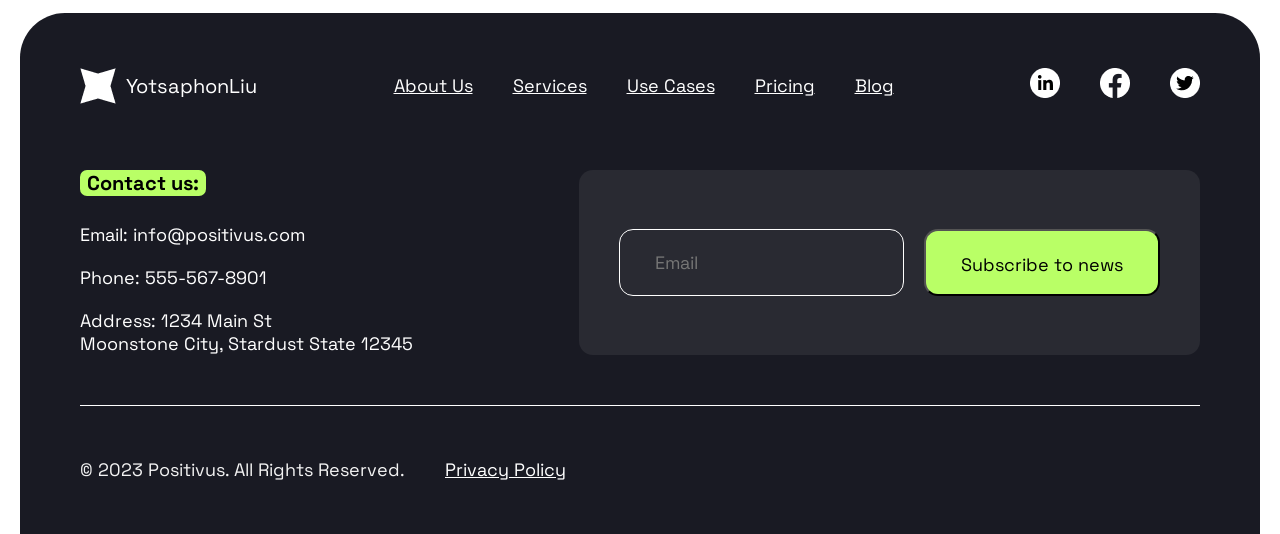
==== commit dc477f72: "footer media query" ====
--- a/index.html
+++ b/index.html
@@ -1335,10 +1335,49 @@
               </button>
             </form>
           </div>
+
+          <div class="social">
+            <li>
+              <a href="#"
+                ><img src="/public/icons/social/linkedin.png" alt="linkedin"
+              /></a>
+            </li>
+            <li>
+              <a href="#"><img src="/public/icons/social/fb.png" alt="fb" /></a>
+            </li>
+            <li>
+              <a href="#"
+                ><img src="/public/icons/social/twitter.png" alt="twitter"
+              /></a>
+            </li>
+          </div>
           <div class="separator"></div>
+
           <div class="footer-footer">
-            <div class="copyrights">© 2023 Positivus. All Rights Reserved.</div>
-            <div class="privacy"><a href="#">Privacy Policy</a></div>
+            <div class="footer-footer-wrapper">
+              <div class="copyrights">
+                © 2023 Positivus. All Rights Reserved.
+              </div>
+              <div class="privacy"><a href="#">Privacy Policy</a></div>
+            </div>
+
+            <div class="social">
+              <li>
+                <a href="#"
+                  ><img src="/public/icons/social/linkedin.png" alt="linkedin"
+                /></a>
+              </li>
+              <li>
+                <a href="#"
+                  ><img src="/public/icons/social/fb.png" alt="fb"
+                /></a>
+              </li>
+              <li>
+                <a href="#"
+                  ><img src="/public/icons/social/twitter.png" alt="twitter"
+                /></a>
+              </li>
+            </div>
           </div>
         </div>
       </div>
--- a/css/style.css
+++ b/css/style.css
@@ -1568,6 +1568,17 @@
       align-items: center;
     }
   }
+
+  @media screen and (max-width: 1075px) {
+    .contact-form {
+      display: flex;
+      justify-content: center;
+      align-items: center;
+      .form-decoration {
+        display: none;
+      }
+    }
+  }
 }
 
 footer {
@@ -1651,7 +1662,7 @@
       .contact-detail {
         display: flex;
         flex-direction: column;
-        justify-content: centerx;
+        justify-content: center;
         align-items: start;
         gap: 27px;
 
@@ -1676,7 +1687,7 @@
       }
 
       .subscribe-form {
-        width: 634px;
+        max-width: 634px;
         background-color: #292a32;
         border-radius: 14px;
         padding: 58px 40px;
@@ -1709,23 +1720,164 @@
       }
     }
 
+    .social {
+      list-style: none;
+      gap: 20px;
+      display: none;
+    }
+
     .footer-footer {
       padding-top: 50px;
       display: flex;
-      justify-content: start;
+      justify-content: space-between;
       align-items: center;
-      gap: 40px;
-
-      .copyrights {
-        color: var(--gray);
-        font-size: var(--p-font-size);
-        line-height: 28px;
-      }
-
-      a {
-        color: var(--white);
-        font-size: var(--p-font-size);
-        text-decoration: underline;
+
+      .footer-footer-wrapper {
+        display: flex;
+        justify-content: start;
+        align-items: center;
+        gap: 40px;
+        .copyrights {
+          color: var(--gray);
+          font-size: var(--p-font-size);
+          line-height: 28px;
+        }
+
+        a {
+          color: var(--white);
+          font-size: var(--p-font-size);
+          text-decoration: underline;
+        }
+      }
+    }
+  }
+}
+
+@media screen and (max-width: 1105px) {
+  footer {
+    margin-top: 90px;
+    .footer-wrapper {
+      flex-direction: column;
+
+      .footer-nav {
+        .social {
+          display: none;
+        }
+      }
+
+      .footer-content {
+        .subscribe-form {
+          width: 500px;
+          flex-direction: column;
+
+          .submit-button {
+            width: 285px;
+          }
+        }
+      }
+
+      .footer-footer {
+        .social {
+          display: flex;
+          list-style: none;
+          gap: 40px;
+        }
+      }
+    }
+  }
+}
+
+@media screen and (max-width: 900px) {
+  footer {
+    margin-top: 90px;
+    .footer-wrapper {
+      flex-direction: column;
+
+      .footer-nav {
+        flex-direction: column;
+        gap: 37px;
+        margin-bottom: 37px;
+        .menu {
+          flex-direction: column;
+          justify-content: center;
+          list-style: none;
+          gap: 25px;
+
+          li {
+            a {
+              color: var(--white);
+              text-decoration: none;
+              font-size: 18px;
+            }
+          }
+        }
+      }
+
+      .footer-content {
+        flex-direction: column;
+        align-items: center;
+        gap: 37px;
+        margin-bottom: 37px;
+
+        .contact-detail {
+          align-items: center;
+          gap: 37px;
+
+          .p-group {
+            justify-content: center;
+            align-items: center;
+            gap: 15px;
+
+            p {
+              text-align: center;
+            }
+          }
+        }
+
+        .subscribe-form {
+          padding: 30px;
+          width: 100%;
+
+          .text-group {
+            width: 100%;
+            input {
+              width: 100%;
+            }
+          }
+
+          .submit-button {
+            width: 100%;
+            display: flex;
+            justify-content: center;
+            align-items: center;
+          }
+        }
+      }
+
+      .social {
+        display: flex;
+        justify-content: center;
+        align-items: center;
+        margin-bottom: 37px;
+      }
+
+      .footer-footer {
+        .social {
+          display: none;
+        }
+      }
+    }
+  }
+}
+@media screen and (max-width: 650px) {
+  footer {
+    .footer-wrapper {
+      .footer-footer {
+        justify-content: center;
+        .footer-footer-wrapper {
+          flex-direction: column;
+          align-items: center;
+        }
       }
     }
   }
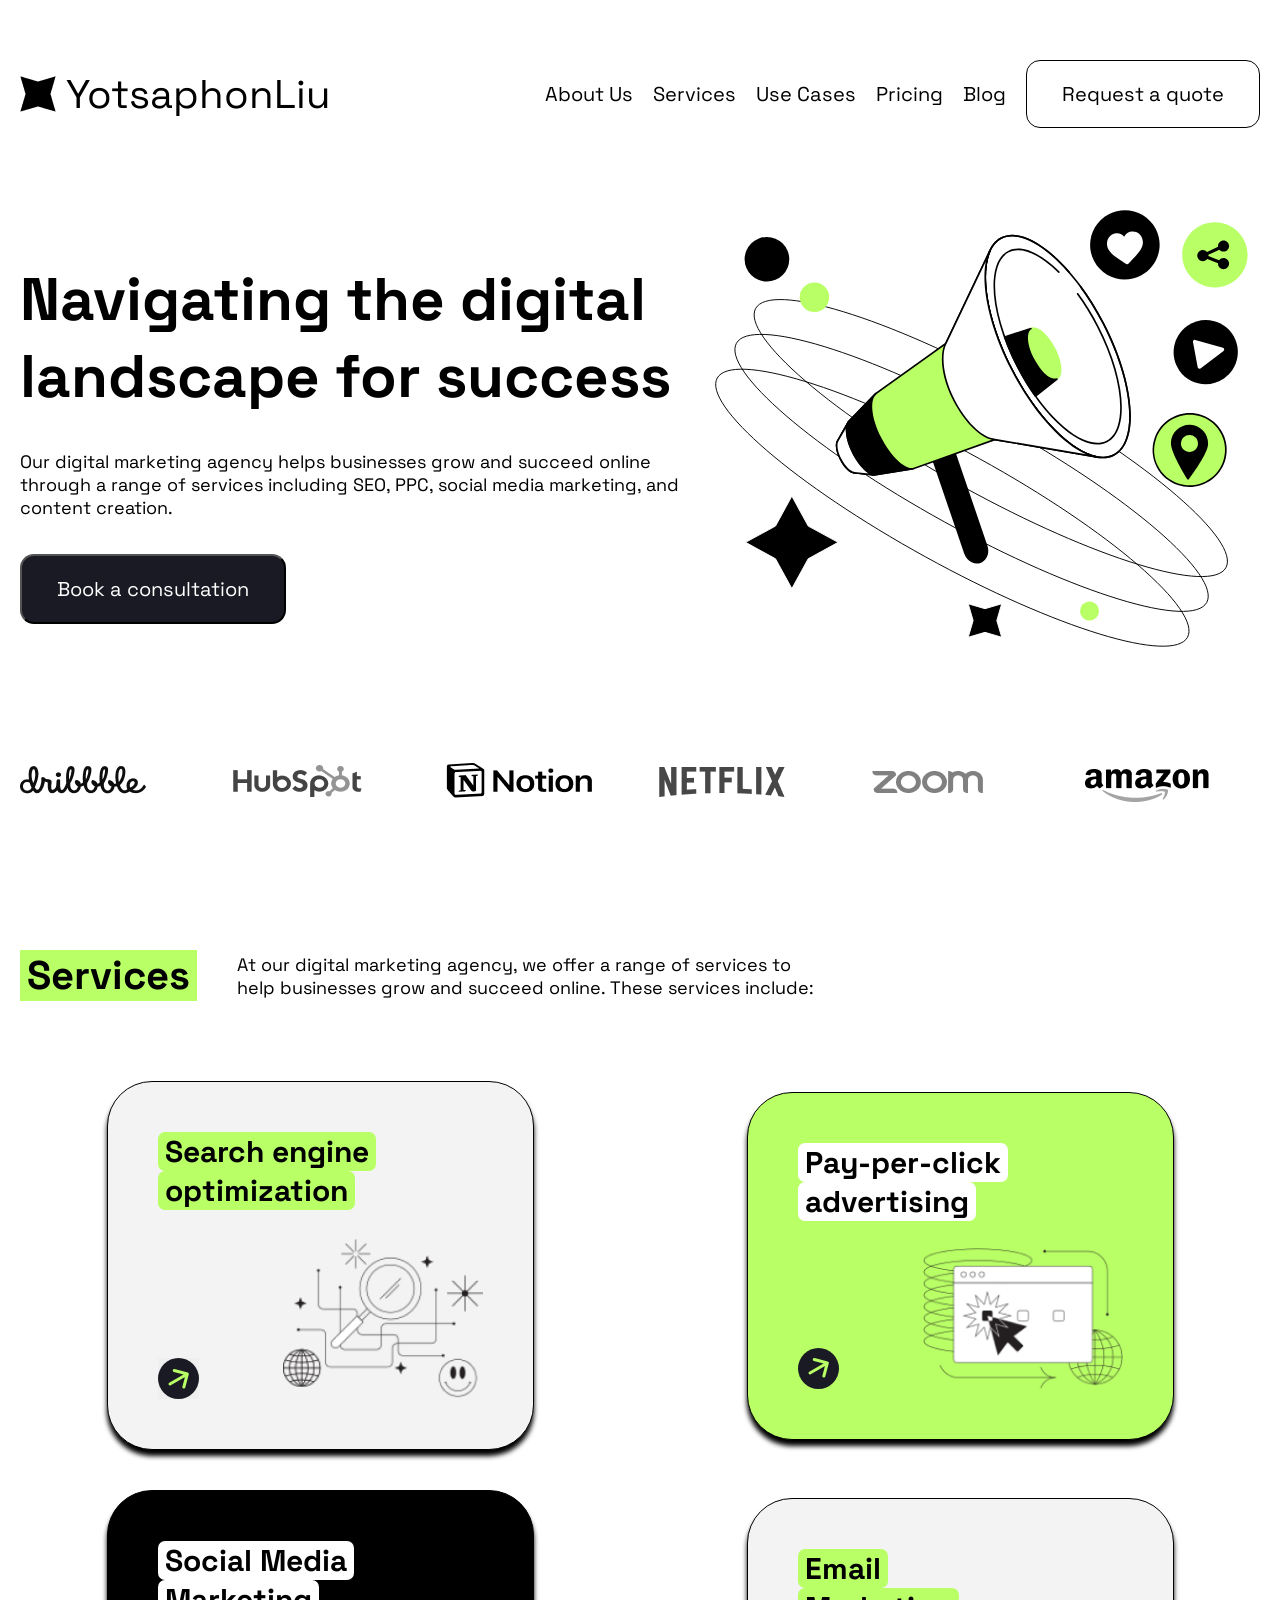
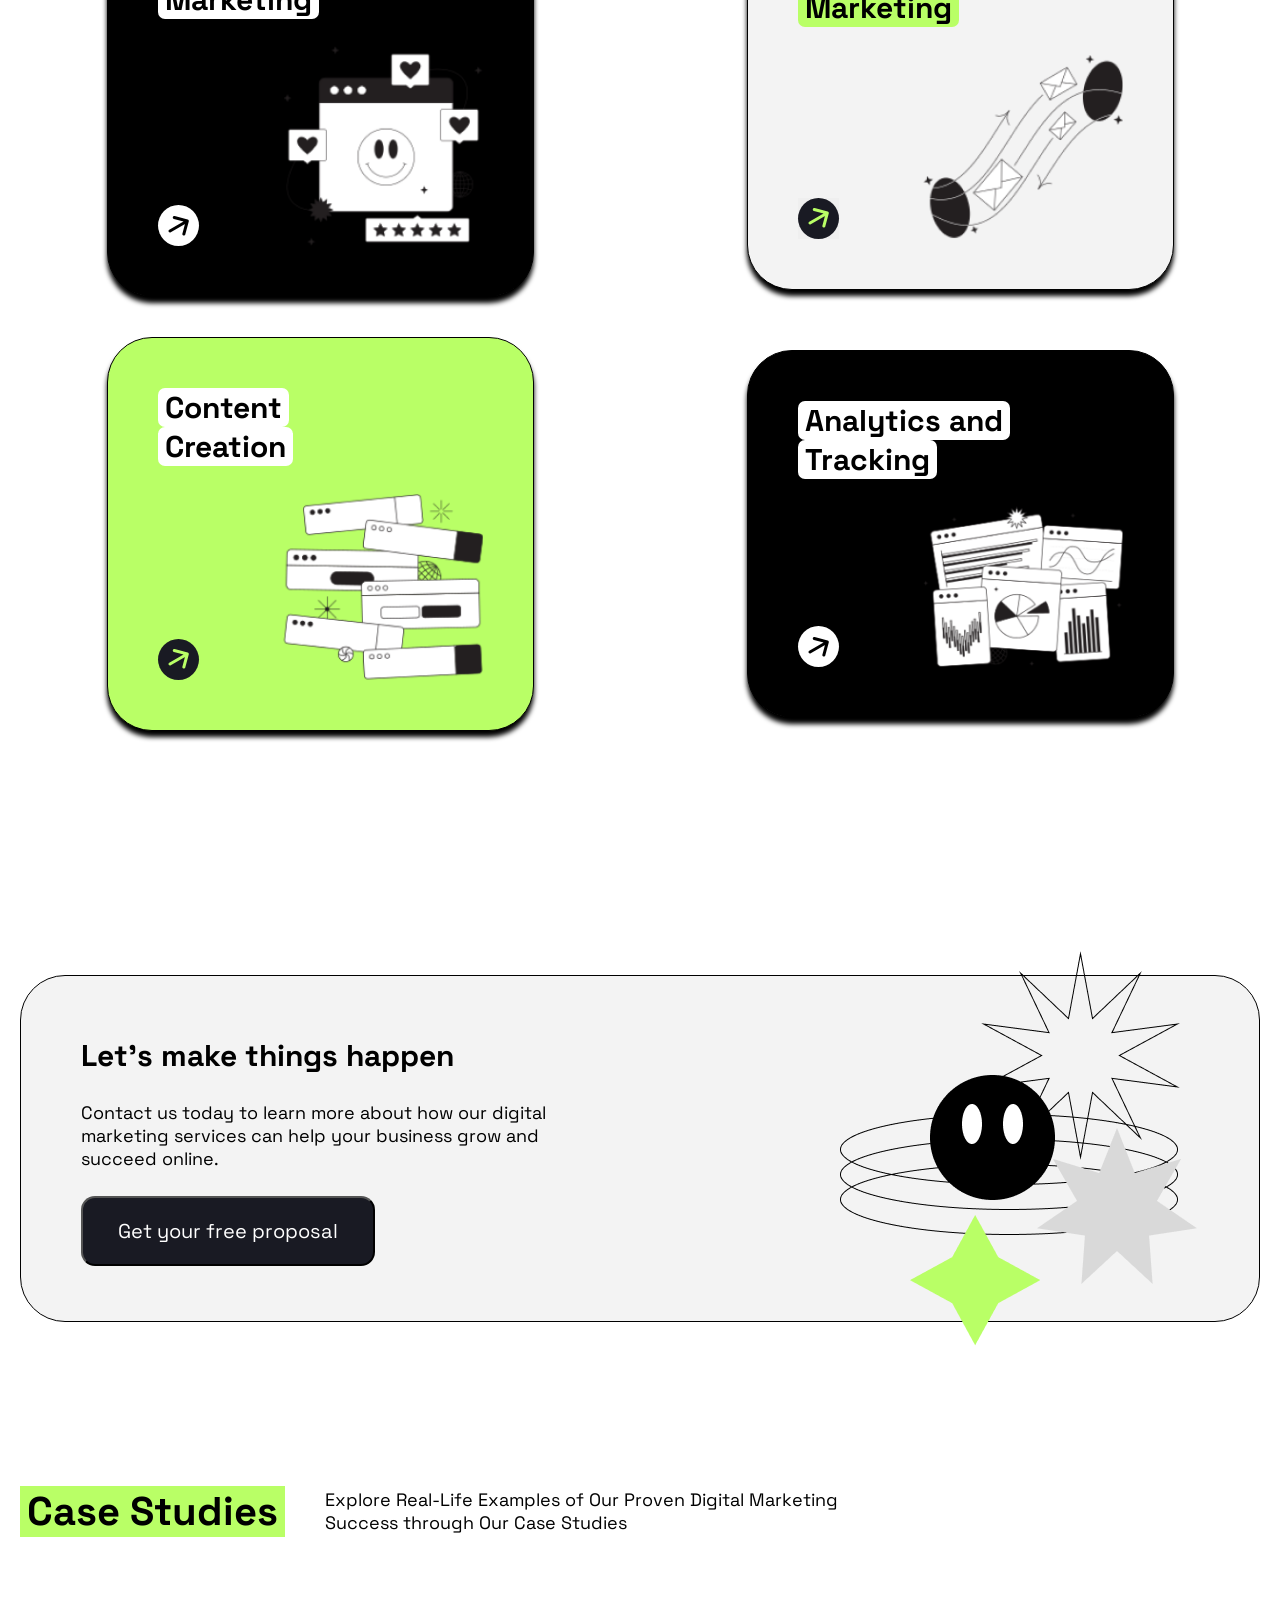
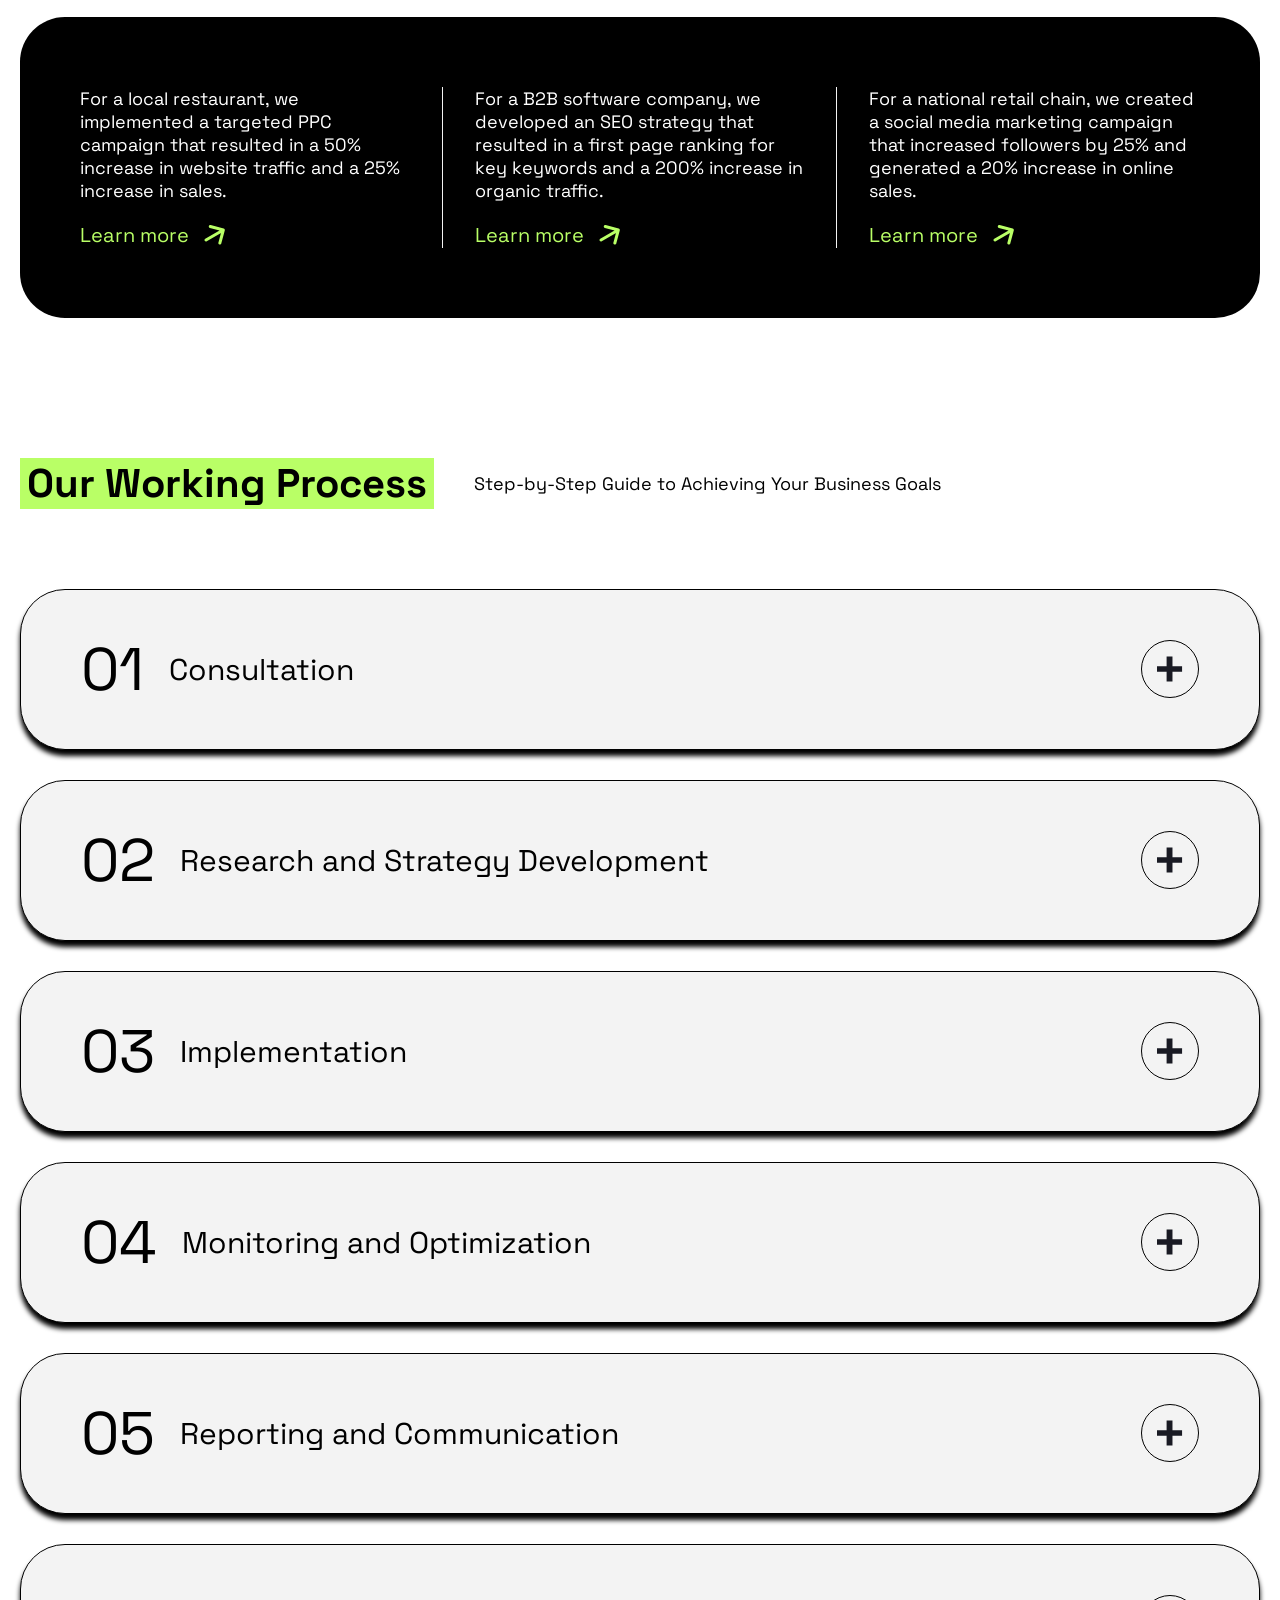
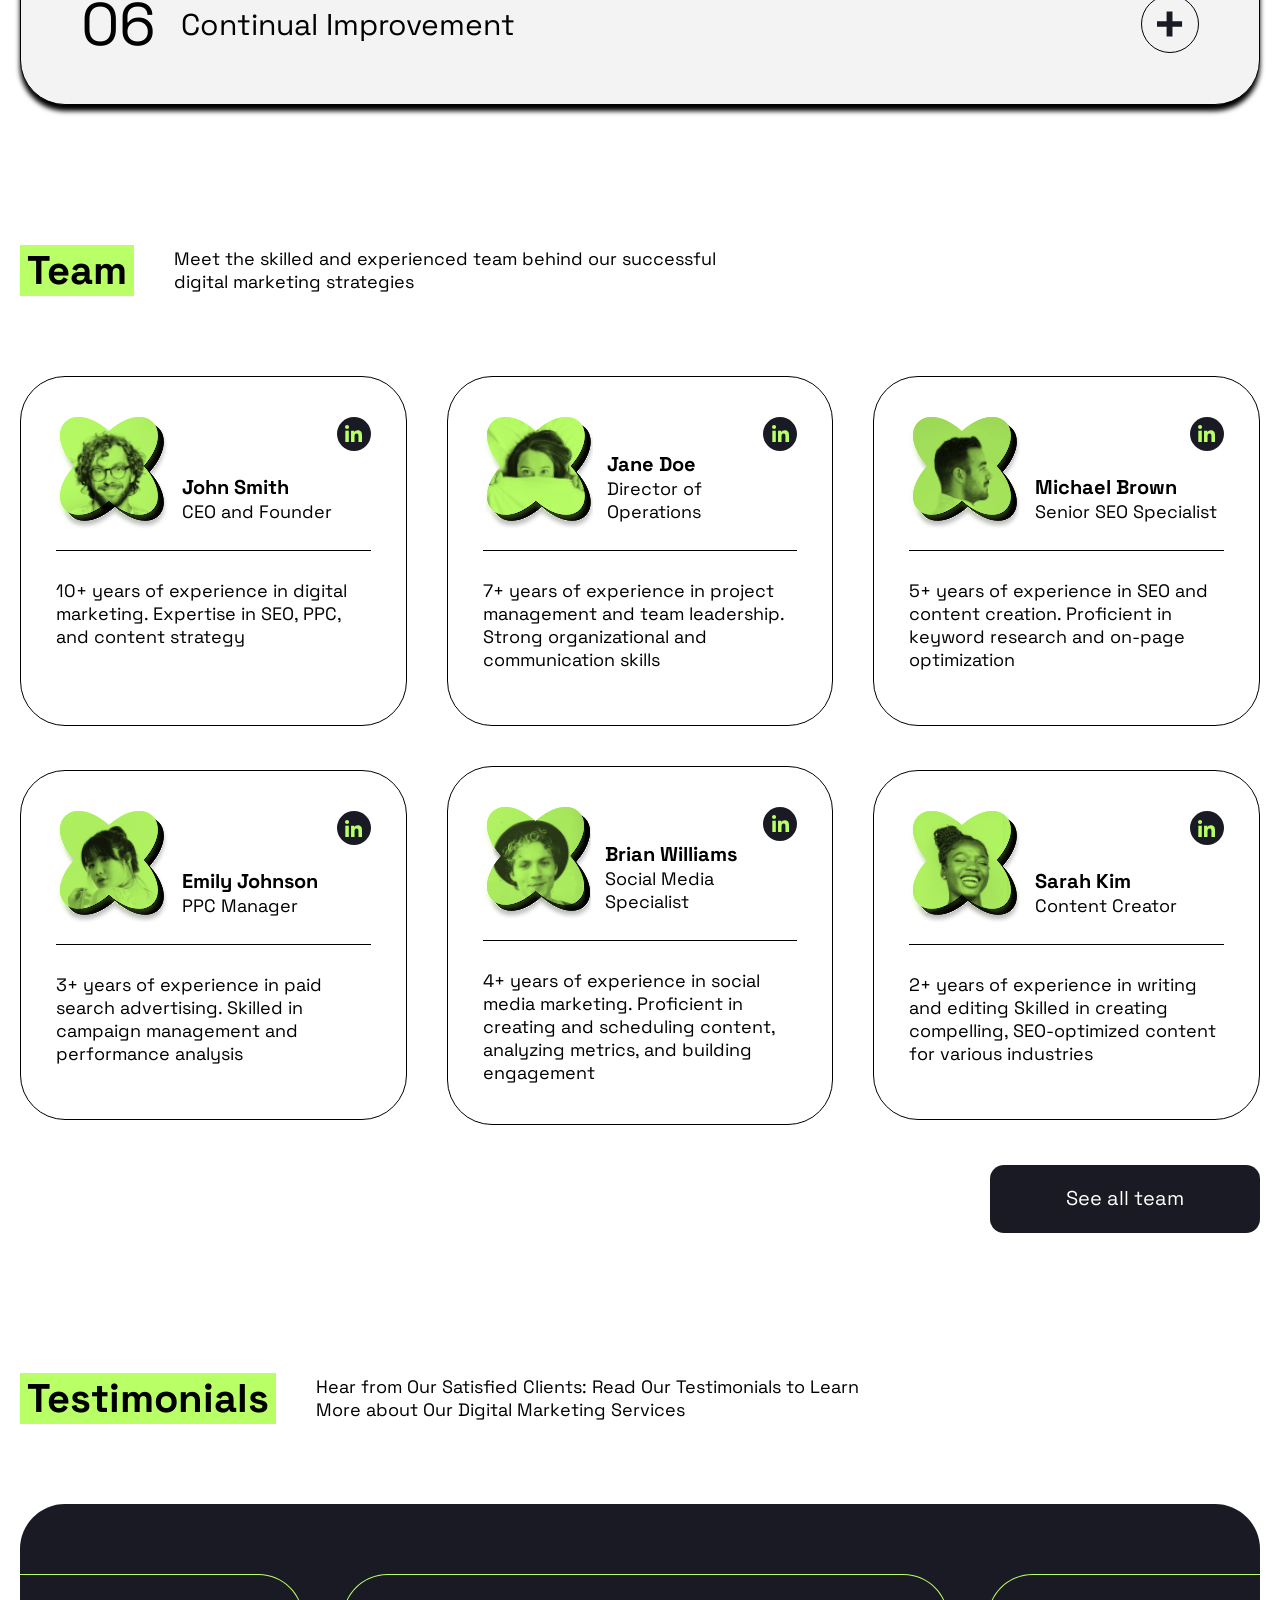
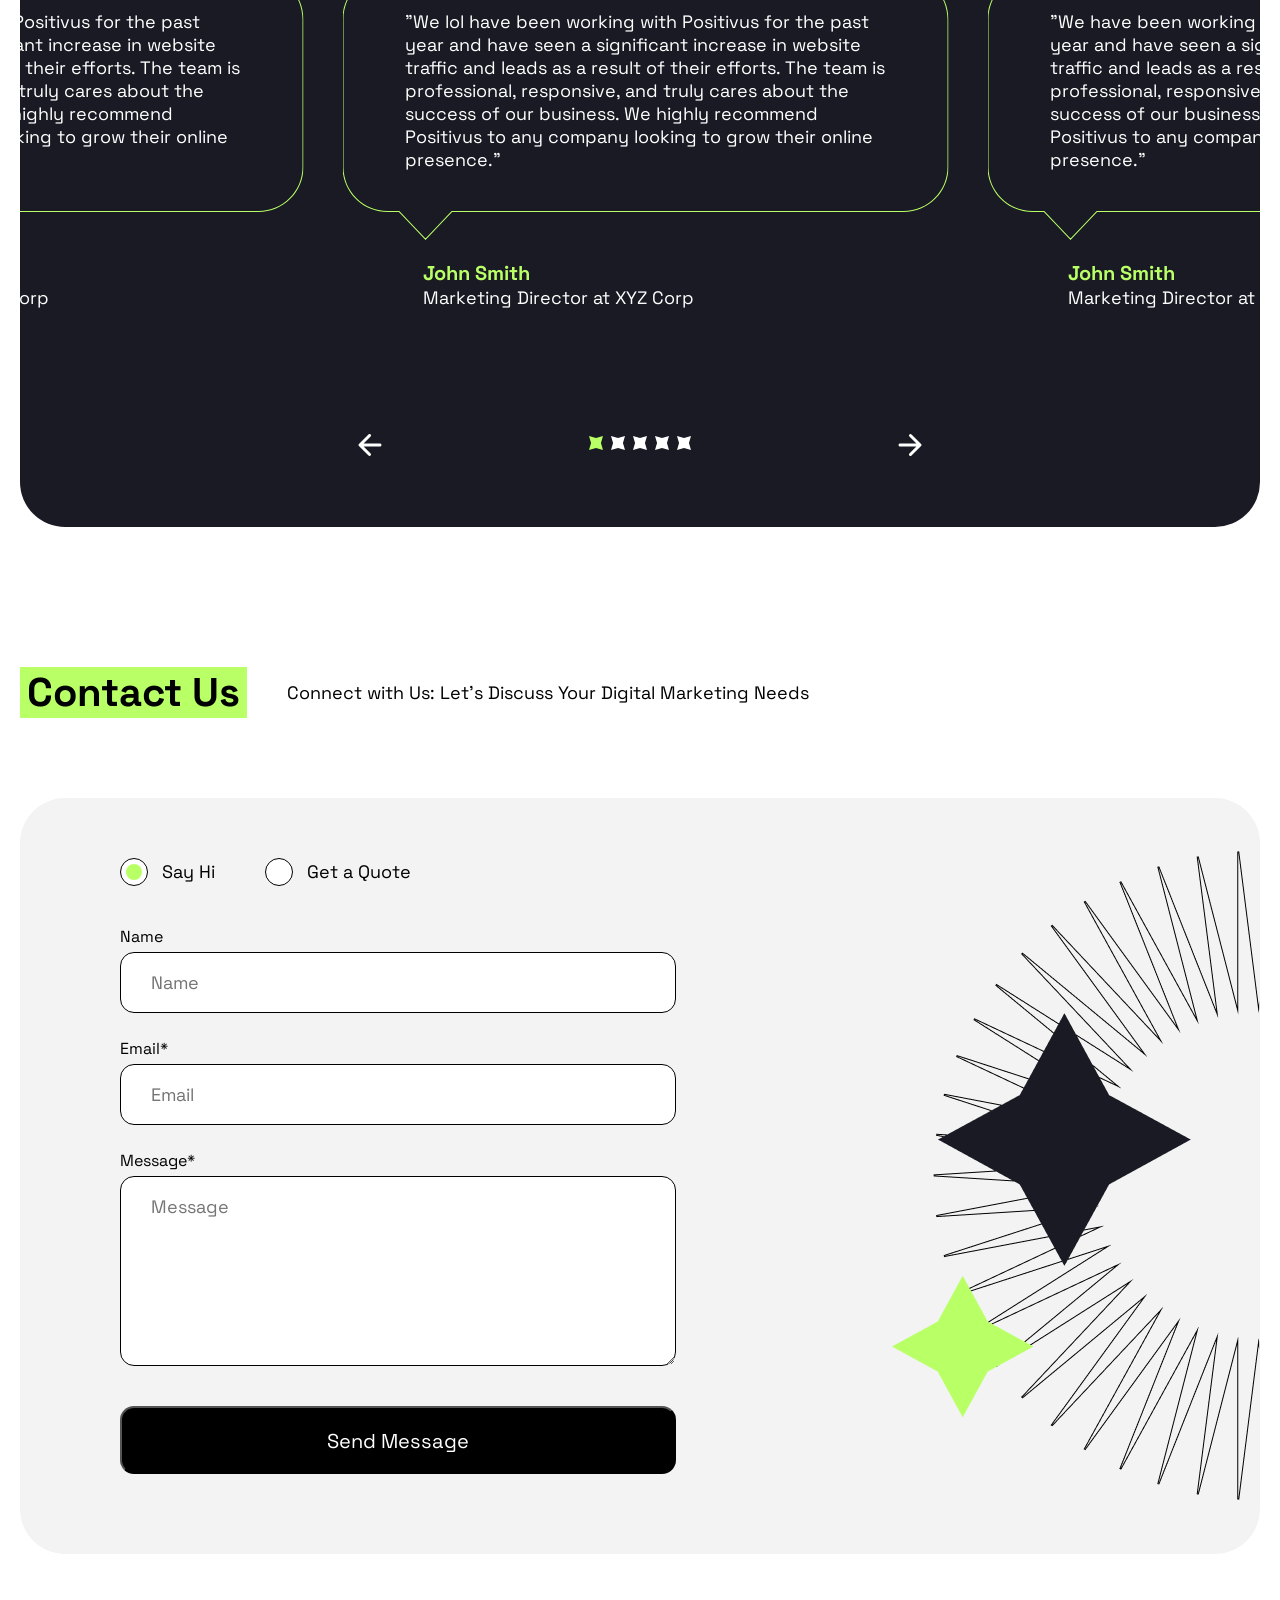
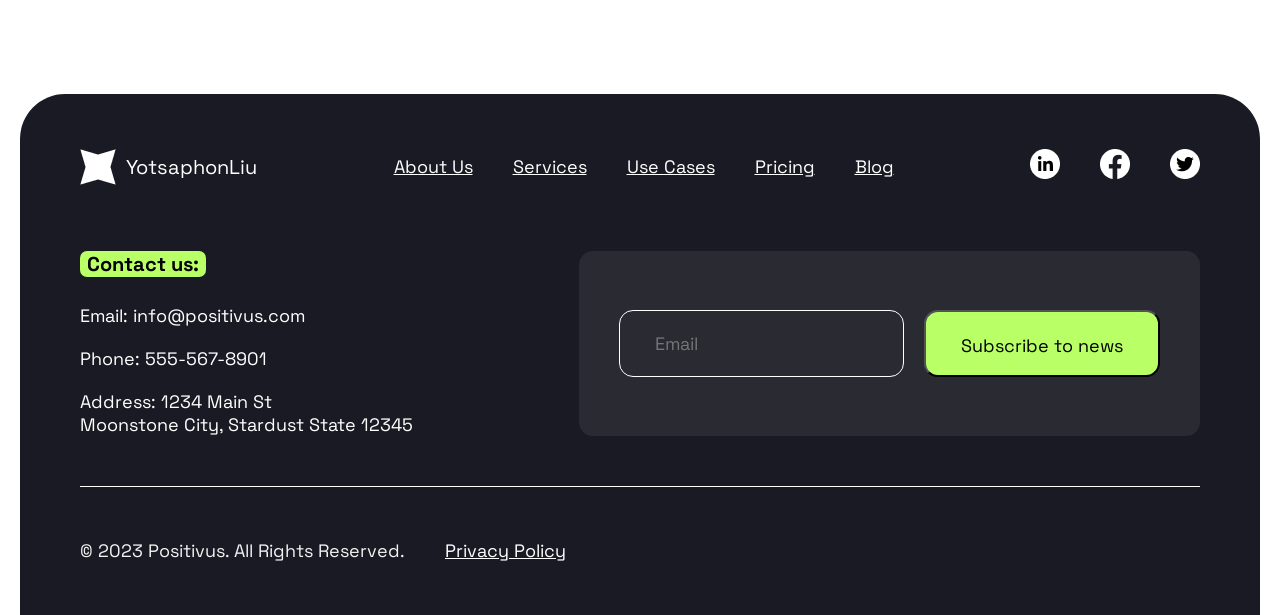
==== commit 05843bb5: "fix asset" ====
--- a/index.html
+++ b/index.html
@@ -1385,7 +1385,7 @@
 
     <div class="toast-notification"></div>
 
-    <script src="/script/index.js"></script>
+    <script src="/script.js"></script>
     <!-- Swiper JS -->
     <script src="https://cdn.jsdelivr.net/npm/swiper@11/swiper-bundle.min.js"></script>
 
--- a/css/style.css
+++ b/css/style.css
@@ -244,6 +244,14 @@
     }
 
     @media screen and (max-width: 500px) {
+      .hamberger-icon {
+        display: block;
+
+        svg {
+          width: 24px;
+          height: 24px;
+        }
+      }
       .menu {
         width: 300px;
       }
@@ -592,6 +600,7 @@
         max-height: none;
         flex-direction: column;
         max-width: none;
+        gap: 27px;
 
         .learn-more-btn {
           .learn-more-text {
@@ -665,7 +674,7 @@
 
           img {
             max-width: 200px;
-            min-width: 165px;
+            min-width: 0;
           }
         }
       }
@@ -741,6 +750,37 @@
         img {
           width: 100%;
         }
+      }
+    }
+    @media screen and (max-width: 930px) {
+      .case-studies-grid {
+        background-color: transparent;
+        margin-top: 40px;
+        padding: 0;
+        border-radius: 0;
+
+        display: flex;
+        overflow-y: hidden;
+        gap: 80px;
+
+        -ms-overflow-style: none; /* IE and Edge */
+        scrollbar-width: none; /* Firefox */
+
+        .case-studies-item {
+          min-width: 350px;
+          background-color: var(--black);
+          border-radius: 45px;
+
+          padding: 42px 50px;
+        }
+
+        .case-studies-item:not(:last-child)::after {
+          display: none;
+        }
+      }
+
+      .case-studies-grid::-webkit-scrollbar {
+        display: none;
       }
     }
   }
@@ -821,6 +861,8 @@
     .case-studies-grid {
       background-color: transparent;
       margin-top: 40px;
+      padding: 0;
+      border-radius: 0;
 
       display: flex;
       overflow-y: hidden;
@@ -831,6 +873,26 @@
 
       .case-studies-item {
         min-width: 350px;
+        background-color: var(--black);
+        border-radius: 45px;
+
+        padding: 42px 50px;
+      }
+
+      .case-studies-item:not(:last-child)::after {
+        display: none;
+      }
+    }
+
+    .case-studies-grid::-webkit-scrollbar {
+      display: none;
+    }
+  }
+
+  @media screen and (max-width: 390px) {
+    .case-studies-grid {
+      .case-studies-item {
+        min-width: 80vw;
         background-color: var(--black);
         border-radius: 45px;
 
@@ -1216,6 +1278,27 @@
           bottom: calc(var(--var-item-gap) / 2 * -1);
           height: 1px; /* Separator thickness */
           background-color: var(--black); /* Separator color */
+        }
+      }
+    }
+
+    .all-team-btn {
+      justify-content: center;
+
+      a {
+        min-width: 390px;
+      }
+    }
+  }
+
+  @media screen and (max-width: 430px) {
+    .team-grid {
+      .team-item {
+        .person-title {
+          .flower-container {
+            min-width: 106px;
+            min-height: 106px;
+          }
         }
       }
     }
